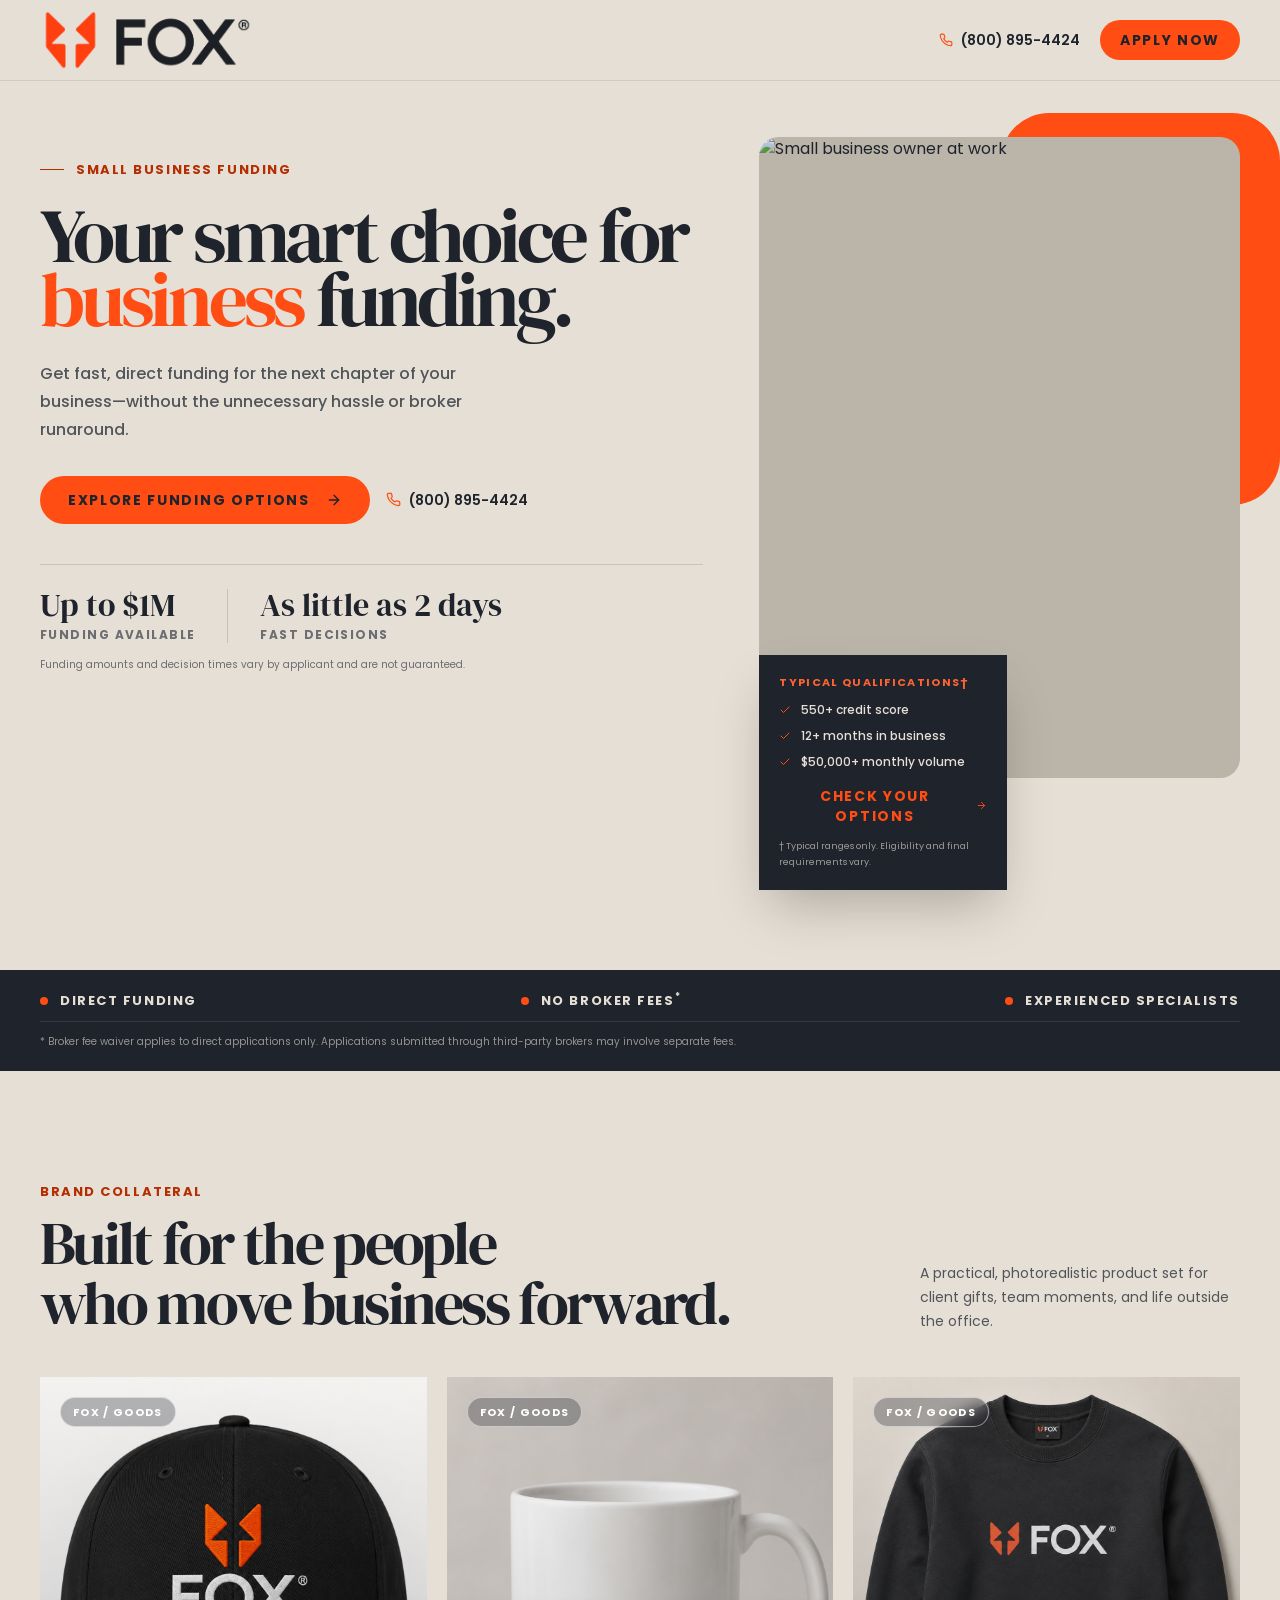
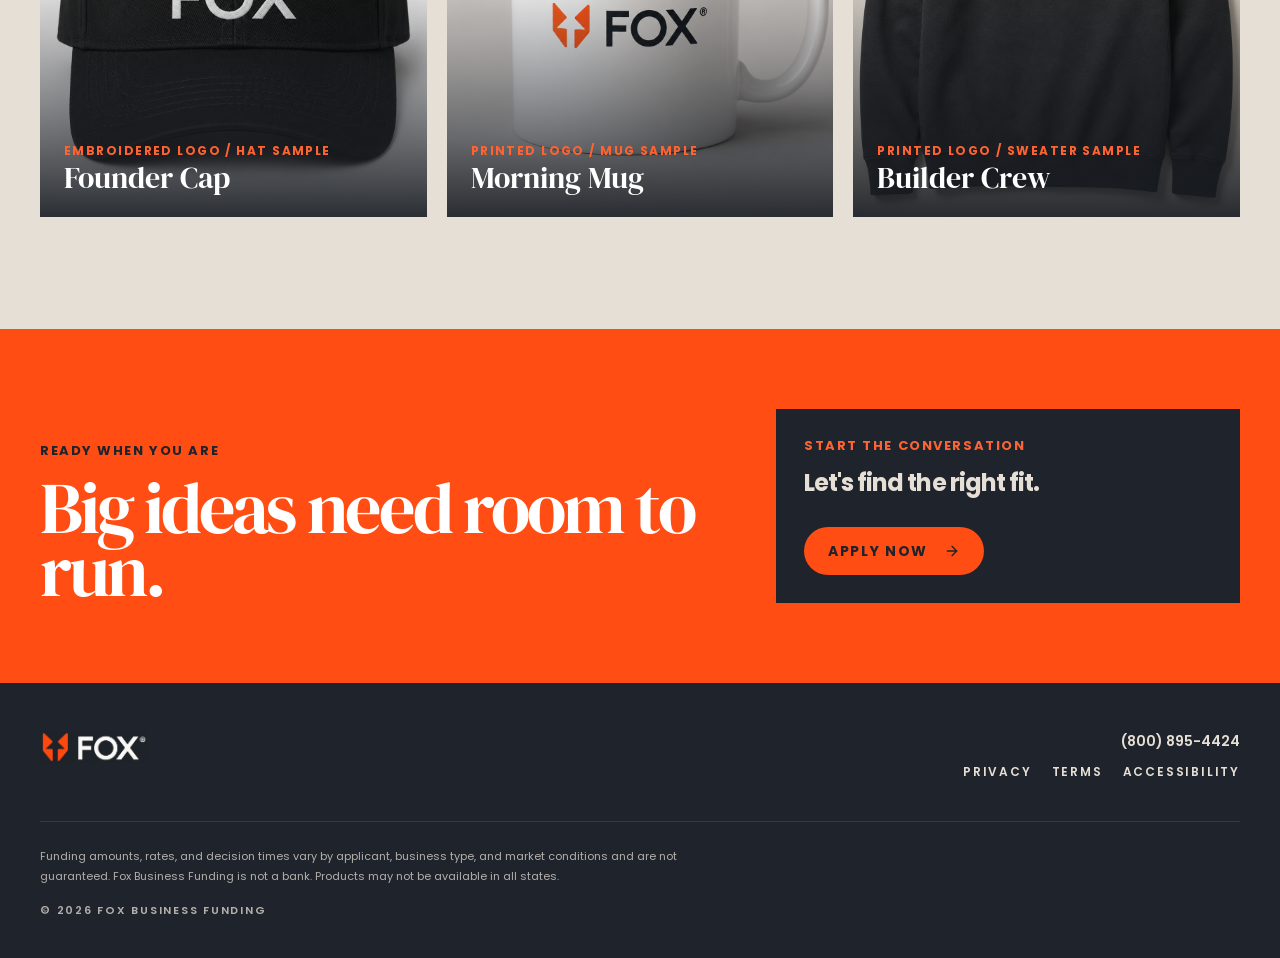
==== d1/index.html @ 73a2e978 "Initial commit: FOX logo direction switcher Static site combining the four Fox Business Funding webs" ====
<!DOCTYPE html>
  <html lang="en">
    <head>
      
      <meta charset="UTF-8" />
      <meta name="viewport" content="width=device-width, initial-scale=1.0" />
      <title>Website - Logo Direction 1</title>
      <meta name="description" content="Showcase customizable merchandise for Fox Business Funding, allowing users to view and order branded apparel and promotional items with ease." />
      <meta name="robots" content="noindex, nofollow" />
      <style>html, body { height: 100%; margin: 0; } #root { height: 100%; }</style>
      
      <script type="module" src="./assets/index-COlastdH.js"></script>
      <link rel="stylesheet" href="./assets/index-BsoNVJwi.css">
    </head>

    <body>
      
      <div id="root"></div>
      
    </body>
  </html>
---- d1/assets/index-BsoNVJwi.css ----
@import"https://fonts.googleapis.com/css2?family=DM+Serif+Display:ital@0;1&family=Poppins:wght@400;500;600;700;800&display=swap";/*! tailwindcss v4.1.12 | MIT License | https://tailwindcss.com */@layer properties{@supports (((-webkit-hyphens:none)) and (not (margin-trim:inline))) or ((-moz-orient:inline) and (not (color:rgb(from red r g b)))){*,:before,:after,::backdrop{--tw-translate-x:0;--tw-translate-y:0;--tw-translate-z:0;--tw-rotate-x:initial;--tw-rotate-y:initial;--tw-rotate-z:initial;--tw-skew-x:initial;--tw-skew-y:initial;--tw-space-y-reverse:0;--tw-space-x-reverse:0;--tw-border-style:solid;--tw-gradient-position:initial;--tw-gradient-from:#0000;--tw-gradient-via:#0000;--tw-gradient-to:#0000;--tw-gradient-stops:initial;--tw-gradient-via-stops:initial;--tw-gradient-from-position:0%;--tw-gradient-via-position:50%;--tw-gradient-to-position:100%;--tw-leading:initial;--tw-font-weight:initial;--tw-tracking:initial;--tw-ordinal:initial;--tw-slashed-zero:initial;--tw-numeric-figure:initial;--tw-numeric-spacing:initial;--tw-numeric-fraction:initial;--tw-shadow:0 0 #0000;--tw-shadow-color:initial;--tw-shadow-alpha:100%;--tw-inset-shadow:0 0 #0000;--tw-inset-shadow-color:initial;--tw-inset-shadow-alpha:100%;--tw-ring-color:initial;--tw-ring-shadow:0 0 #0000;--tw-inset-ring-color:initial;--tw-inset-ring-shadow:0 0 #0000;--tw-ring-inset:initial;--tw-ring-offset-width:0px;--tw-ring-offset-color:#fff;--tw-ring-offset-shadow:0 0 #0000;--tw-outline-style:solid;--tw-backdrop-blur:initial;--tw-backdrop-brightness:initial;--tw-backdrop-contrast:initial;--tw-backdrop-grayscale:initial;--tw-backdrop-hue-rotate:initial;--tw-backdrop-invert:initial;--tw-backdrop-opacity:initial;--tw-backdrop-saturate:initial;--tw-backdrop-sepia:initial;--tw-duration:initial;--tw-ease:initial;--tw-scale-x:1;--tw-scale-y:1;--tw-scale-z:1;--tw-content:"";--tw-animation-delay:0s;--tw-animation-direction:normal;--tw-animation-duration:initial;--tw-animation-fill-mode:none;--tw-animation-iteration-count:1;--tw-enter-blur:0;--tw-enter-opacity:1;--tw-enter-rotate:0;--tw-enter-scale:1;--tw-enter-translate-x:0;--tw-enter-translate-y:0;--tw-exit-blur:0;--tw-exit-opacity:1;--tw-exit-rotate:0;--tw-exit-scale:1;--tw-exit-translate-x:0;--tw-exit-translate-y:0}}}@layer theme{:root,:host{--font-sans:ui-sans-serif,system-ui,sans-serif,"Apple Color Emoji","Segoe UI Emoji","Segoe UI Symbol","Noto Color Emoji";--font-mono:ui-monospace,SFMono-Regular,Menlo,Monaco,Consolas,"Liberation Mono","Courier New",monospace;--color-gray-100:oklch(96.7% .003 264.542);--color-black:#000;--color-white:#fff;--spacing:.25rem;--container-xs:20rem;--container-sm:24rem;--container-md:28rem;--container-lg:32rem;--container-2xl:42rem;--container-4xl:56rem;--text-xs:.75rem;--text-xs--line-height:calc(1/.75);--text-sm:.875rem;--text-sm--line-height:calc(1.25/.875);--text-base:1rem;--text-base--line-height: 1.5 ;--text-lg:1.125rem;--text-lg--line-height:calc(1.75/1.125);--text-xl:1.25rem;--text-2xl:1.5rem;--text-2xl--line-height:calc(2/1.5);--text-3xl:1.875rem;--text-3xl--line-height: 1.2 ;--text-4xl:2.25rem;--text-4xl--line-height:calc(2.5/2.25);--text-5xl:3rem;--text-5xl--line-height:1;--text-6xl:3.75rem;--text-6xl--line-height:1;--text-7xl:4.5rem;--text-7xl--line-height:1;--font-weight-normal:400;--font-weight-medium:500;--font-weight-semibold:600;--font-weight-bold:700;--tracking-tight:-.025em;--tracking-widest:.1em;--leading-relaxed:1.625;--radius-xs:.125rem;--ease-in-out:cubic-bezier(.4,0,.2,1);--animate-pulse:pulse 2s cubic-bezier(.4,0,.6,1)infinite;--blur-sm:8px;--aspect-video:16/9;--default-transition-duration:.15s;--default-transition-timing-function:cubic-bezier(.4,0,.2,1);--default-font-family:var(--font-sans);--default-mono-font-family:var(--font-mono);--color-border:var(--border)}}@layer base{*,:after,:before,::backdrop{box-sizing:border-box;border:0 solid;margin:0;padding:0}::file-selector-button{box-sizing:border-box;border:0 solid;margin:0;padding:0}html,:host{-webkit-text-size-adjust:100%;-moz-tab-size:4;tab-size:4;line-height:1.5;font-family:var(--default-font-family,ui-sans-serif,system-ui,sans-serif,"Apple Color Emoji","Segoe UI Emoji","Segoe UI Symbol","Noto Color Emoji");font-feature-settings:var(--default-font-feature-settings,normal);font-variation-settings:var(--default-font-variation-settings,normal);-webkit-tap-highlight-color:transparent}hr{height:0;color:inherit;border-top-width:1px}abbr:where([title]){-webkit-text-decoration:underline dotted;text-decoration:underline dotted}h1,h2,h3,h4,h5,h6{font-size:inherit;font-weight:inherit}a{color:inherit;-webkit-text-decoration:inherit;text-decoration:inherit}b,strong{font-weight:bolder}code,kbd,samp,pre{font-family:var(--default-mono-font-family,ui-monospace,SFMono-Regular,Menlo,Monaco,Consolas,"Liberation Mono","Courier New",monospace);font-feature-settings:var(--default-mono-font-feature-settings,normal);font-variation-settings:var(--default-mono-font-variation-settings,normal);font-size:1em}small{font-size:80%}sub,sup{vertical-align:baseline;font-size:75%;line-height:0;position:relative}sub{bottom:-.25em}sup{top:-.5em}table{text-indent:0;border-color:inherit;border-collapse:collapse}:-moz-focusring{outline:auto}progress{vertical-align:baseline}summary{display:list-item}ol,ul,menu{list-style:none}img,svg,video,canvas,audio,iframe,embed,object{vertical-align:middle;display:block}img,video{max-width:100%;height:auto}button,input,select,optgroup,textarea{font:inherit;font-feature-settings:inherit;font-variation-settings:inherit;letter-spacing:inherit;color:inherit;opacity:1;background-color:#0000;border-radius:0}::file-selector-button{font:inherit;font-feature-settings:inherit;font-variation-settings:inherit;letter-spacing:inherit;color:inherit;opacity:1;background-color:#0000;border-radius:0}:where(select:is([multiple],[size])) optgroup{font-weight:bolder}:where(select:is([multiple],[size])) optgroup option{padding-inline-start:20px}::file-selector-button{margin-inline-end:4px}::placeholder{opacity:1}@supports (not ((-webkit-appearance:-apple-pay-button))) or (contain-intrinsic-size:1px){::placeholder{color:currentColor}@supports (color:color-mix(in lab,red,red)){::placeholder{color:color-mix(in oklab,currentcolor 50%,transparent)}}}textarea{resize:vertical}::-webkit-search-decoration{-webkit-appearance:none}::-webkit-date-and-time-value{min-height:1lh;text-align:inherit}::-webkit-datetime-edit{display:inline-flex}::-webkit-datetime-edit-fields-wrapper{padding:0}::-webkit-datetime-edit{padding-block:0}::-webkit-datetime-edit-year-field{padding-block:0}::-webkit-datetime-edit-month-field{padding-block:0}::-webkit-datetime-edit-day-field{padding-block:0}::-webkit-datetime-edit-hour-field{padding-block:0}::-webkit-datetime-edit-minute-field{padding-block:0}::-webkit-datetime-edit-second-field{padding-block:0}::-webkit-datetime-edit-millisecond-field{padding-block:0}::-webkit-datetime-edit-meridiem-field{padding-block:0}::-webkit-calendar-picker-indicator{line-height:1}:-moz-ui-invalid{box-shadow:none}button,input:where([type=button],[type=reset],[type=submit]){-webkit-appearance:button;-moz-appearance:button;appearance:button}::file-selector-button{-webkit-appearance:button;-moz-appearance:button;appearance:button}::-webkit-inner-spin-button{height:auto}::-webkit-outer-spin-button{height:auto}[hidden]:where(:not([hidden=until-found])){display:none!important}*{border-color:var(--border);outline-color:var(--ring)}@supports (color:color-mix(in lab,red,red)){*{outline-color:color-mix(in oklab,var(--ring)50%,transparent)}}html,body,#root{background-color:#e6dfd5}body{background-color:var(--background);color:var(--foreground)}html{font-size:var(--font-size)}h1{font-size:var(--text-2xl);font-weight:var(--font-weight-medium);line-height:1.5}h2{font-size:var(--text-xl);font-weight:var(--font-weight-medium);line-height:1.5}h3{font-size:var(--text-lg);font-weight:var(--font-weight-medium);line-height:1.5}h4,label,button{font-size:var(--text-base);font-weight:var(--font-weight-medium);line-height:1.5}input{font-size:var(--text-base);font-weight:var(--font-weight-normal);line-height:1.5}}@layer components;@layer utilities{.\@container\/card-header{container:card-header/inline-size}.pointer-events-none{pointer-events:none}.invisible{visibility:hidden}.sr-only{clip:rect(0,0,0,0);white-space:nowrap;border-width:0;width:1px;height:1px;margin:-1px;padding:0;position:absolute;overflow:hidden}.absolute{position:absolute}.fixed{position:fixed}.relative{position:relative}.inset-0{inset:calc(var(--spacing)*0)}.inset-x-0{inset-inline:calc(var(--spacing)*0)}.inset-y-0{inset-block:calc(var(--spacing)*0)}.-top-6{top:calc(var(--spacing)*-6)}.-top-12{top:calc(var(--spacing)*-12)}.top-0{top:calc(var(--spacing)*0)}.top-1\.5{top:calc(var(--spacing)*1.5)}.top-1\/2{top:50%}.top-3\.5{top:calc(var(--spacing)*3.5)}.top-4{top:calc(var(--spacing)*4)}.top-5{top:calc(var(--spacing)*5)}.top-20{top:calc(var(--spacing)*20)}.top-\[1px\]{top:1px}.top-\[50\%\]{top:50%}.top-\[60\%\]{top:60%}.top-full{top:100%}.-right-10{right:calc(var(--spacing)*-10)}.-right-12{right:calc(var(--spacing)*-12)}.right-0{right:calc(var(--spacing)*0)}.right-1{right:calc(var(--spacing)*1)}.right-2{right:calc(var(--spacing)*2)}.right-3{right:calc(var(--spacing)*3)}.right-4{right:calc(var(--spacing)*4)}.right-6{right:calc(var(--spacing)*6)}.-bottom-12{bottom:calc(var(--spacing)*-12)}.bottom-0{bottom:calc(var(--spacing)*0)}.bottom-6{bottom:calc(var(--spacing)*6)}.-left-12{left:calc(var(--spacing)*-12)}.left-0{left:calc(var(--spacing)*0)}.left-1{left:calc(var(--spacing)*1)}.left-1\/2{left:50%}.left-2{left:calc(var(--spacing)*2)}.left-5{left:calc(var(--spacing)*5)}.left-6{left:calc(var(--spacing)*6)}.left-\[50\%\]{left:50%}.isolate{isolation:isolate}.z-10{z-index:10}.z-20{z-index:20}.z-30{z-index:30}.z-50{z-index:50}.z-\[1\]{z-index:1}.col-start-2{grid-column-start:2}.row-span-2{grid-row:span 2/span 2}.row-start-1{grid-row-start:1}.-mx-1{margin-inline:calc(var(--spacing)*-1)}.mx-2{margin-inline:calc(var(--spacing)*2)}.mx-3\.5{margin-inline:calc(var(--spacing)*3.5)}.mx-auto{margin-inline:auto}.my-0\.5{margin-block:calc(var(--spacing)*.5)}.my-1{margin-block:calc(var(--spacing)*1)}.-mt-4{margin-top:calc(var(--spacing)*-4)}.mt-1{margin-top:calc(var(--spacing)*1)}.mt-1\.5{margin-top:calc(var(--spacing)*1.5)}.mt-2{margin-top:calc(var(--spacing)*2)}.mt-3{margin-top:calc(var(--spacing)*3)}.mt-4{margin-top:calc(var(--spacing)*4)}.mt-7{margin-top:calc(var(--spacing)*7)}.mt-8{margin-top:calc(var(--spacing)*8)}.mt-10{margin-top:calc(var(--spacing)*10)}.mt-auto{margin-top:auto}.mb-6{margin-bottom:calc(var(--spacing)*6)}.mb-11{margin-bottom:calc(var(--spacing)*11)}.-ml-4{margin-left:calc(var(--spacing)*-4)}.ml-1{margin-left:calc(var(--spacing)*1)}.ml-auto{margin-left:auto}.line-clamp-1{-webkit-line-clamp:1;-webkit-box-orient:vertical;display:-webkit-box;overflow:hidden}.block{display:block}.flex{display:flex}.grid{display:grid}.hidden{display:none}.inline-block{display:inline-block}.inline-flex{display:inline-flex}.table{display:table}.table-caption{display:table-caption}.table-cell{display:table-cell}.table-row{display:table-row}.field-sizing-content{field-sizing:content}.aspect-\[3\/4\]{aspect-ratio:3/4}.aspect-square{aspect-ratio:1}.aspect-video{aspect-ratio:var(--aspect-video)}.size-2{width:calc(var(--spacing)*2);height:calc(var(--spacing)*2)}.size-2\.5{width:calc(var(--spacing)*2.5);height:calc(var(--spacing)*2.5)}.size-3{width:calc(var(--spacing)*3);height:calc(var(--spacing)*3)}.size-3\.5{width:calc(var(--spacing)*3.5);height:calc(var(--spacing)*3.5)}.size-4{width:calc(var(--spacing)*4);height:calc(var(--spacing)*4)}.size-7{width:calc(var(--spacing)*7);height:calc(var(--spacing)*7)}.size-8{width:calc(var(--spacing)*8);height:calc(var(--spacing)*8)}.size-9{width:calc(var(--spacing)*9);height:calc(var(--spacing)*9)}.size-10{width:calc(var(--spacing)*10);height:calc(var(--spacing)*10)}.size-full{width:100%;height:100%}.h-1\.5{height:calc(var(--spacing)*1.5)}.h-2{height:calc(var(--spacing)*2)}.h-2\.5{height:calc(var(--spacing)*2.5)}.h-4{height:calc(var(--spacing)*4)}.h-5{height:calc(var(--spacing)*5)}.h-7{height:calc(var(--spacing)*7)}.h-8{height:calc(var(--spacing)*8)}.h-9{height:calc(var(--spacing)*9)}.h-10{height:calc(var(--spacing)*10)}.h-12{height:calc(var(--spacing)*12)}.h-16{height:calc(var(--spacing)*16)}.h-20{height:calc(var(--spacing)*20)}.h-\[1\.15rem\]{height:1.15rem}.h-\[52\%\]{height:52%}.h-\[calc\(100\%-1px\)\]{height:calc(100% - 1px)}.h-\[var\(--radix-navigation-menu-viewport-height\)\]{height:var(--radix-navigation-menu-viewport-height)}.h-\[var\(--radix-select-trigger-height\)\]{height:var(--radix-select-trigger-height)}.h-auto{height:auto}.h-full{height:100%}.h-px{height:1px}.h-svh{height:100svh}.max-h-\(--radix-context-menu-content-available-height\){max-height:var(--radix-context-menu-content-available-height)}.max-h-\(--radix-dropdown-menu-content-available-height\){max-height:var(--radix-dropdown-menu-content-available-height)}.max-h-\(--radix-select-content-available-height\){max-height:var(--radix-select-content-available-height)}.max-h-\[300px\]{max-height:300px}.min-h-0{min-height:calc(var(--spacing)*0)}.min-h-4{min-height:calc(var(--spacing)*4)}.min-h-16{min-height:calc(var(--spacing)*16)}.min-h-\[410px\]{min-height:410px}.min-h-screen{min-height:100vh}.min-h-svh{min-height:100svh}.w-\(--sidebar-width\){width:var(--sidebar-width)}.w-0{width:calc(var(--spacing)*0)}.w-1{width:calc(var(--spacing)*1)}.w-2{width:calc(var(--spacing)*2)}.w-2\.5{width:calc(var(--spacing)*2.5)}.w-3{width:calc(var(--spacing)*3)}.w-3\/4{width:75%}.w-4{width:calc(var(--spacing)*4)}.w-5{width:calc(var(--spacing)*5)}.w-6{width:calc(var(--spacing)*6)}.w-8{width:calc(var(--spacing)*8)}.w-9{width:calc(var(--spacing)*9)}.w-64{width:calc(var(--spacing)*64)}.w-72{width:calc(var(--spacing)*72)}.w-\[58\%\]{width:58%}.w-\[100px\]{width:100px}.w-\[248px\]{width:248px}.w-auto{width:auto}.w-fit{width:fit-content}.w-full{width:100%}.w-max{width:max-content}.w-px{width:1px}.max-w-\(--skeleton-width\){max-width:var(--skeleton-width)}.max-w-2xl{max-width:var(--container-2xl)}.max-w-4xl{max-width:var(--container-4xl)}.max-w-\[520px\]{max-width:520px}.max-w-\[1440px\]{max-width:1440px}.max-w-\[calc\(100\%-2rem\)\]{max-width:calc(100% - 2rem)}.max-w-max{max-width:max-content}.max-w-md{max-width:var(--container-md)}.max-w-xs{max-width:var(--container-xs)}.min-w-0{min-width:calc(var(--spacing)*0)}.min-w-5{min-width:calc(var(--spacing)*5)}.min-w-8{min-width:calc(var(--spacing)*8)}.min-w-9{min-width:calc(var(--spacing)*9)}.min-w-10{min-width:calc(var(--spacing)*10)}.min-w-\[8rem\]{min-width:8rem}.min-w-\[12rem\]{min-width:12rem}.min-w-\[var\(--radix-select-trigger-width\)\]{min-width:var(--radix-select-trigger-width)}.flex-1{flex:1}.shrink-0{flex-shrink:0}.grow{flex-grow:1}.grow-0{flex-grow:0}.basis-full{flex-basis:100%}.caption-bottom{caption-side:bottom}.border-collapse{border-collapse:collapse}.origin-\(--radix-context-menu-content-transform-origin\){transform-origin:var(--radix-context-menu-content-transform-origin)}.origin-\(--radix-dropdown-menu-content-transform-origin\){transform-origin:var(--radix-dropdown-menu-content-transform-origin)}.origin-\(--radix-hover-card-content-transform-origin\){transform-origin:var(--radix-hover-card-content-transform-origin)}.origin-\(--radix-menubar-content-transform-origin\){transform-origin:var(--radix-menubar-content-transform-origin)}.origin-\(--radix-popover-content-transform-origin\){transform-origin:var(--radix-popover-content-transform-origin)}.origin-\(--radix-select-content-transform-origin\){transform-origin:var(--radix-select-content-transform-origin)}.origin-\(--radix-tooltip-content-transform-origin\){transform-origin:var(--radix-tooltip-content-transform-origin)}.-translate-x-1\/2{--tw-translate-x: -50% ;translate:var(--tw-translate-x)var(--tw-translate-y)}.-translate-x-px{--tw-translate-x:-1px;translate:var(--tw-translate-x)var(--tw-translate-y)}.translate-x-\[-50\%\]{--tw-translate-x:-50%;translate:var(--tw-translate-x)var(--tw-translate-y)}.translate-x-px{--tw-translate-x:1px;translate:var(--tw-translate-x)var(--tw-translate-y)}.-translate-y-1\/2{--tw-translate-y: -50% ;translate:var(--tw-translate-x)var(--tw-translate-y)}.translate-y-0\.5{--tw-translate-y:calc(var(--spacing)*.5);translate:var(--tw-translate-x)var(--tw-translate-y)}.translate-y-\[-50\%\]{--tw-translate-y:-50%;translate:var(--tw-translate-x)var(--tw-translate-y)}.translate-y-\[calc\(-50\%_-_2px\)\]{--tw-translate-y: calc(-50% - 2px) ;translate:var(--tw-translate-x)var(--tw-translate-y)}.rotate-45{rotate:45deg}.rotate-90{rotate:90deg}.transform{transform:var(--tw-rotate-x,)var(--tw-rotate-y,)var(--tw-rotate-z,)var(--tw-skew-x,)var(--tw-skew-y,)}.animate-caret-blink{animation:1.25s ease-out infinite caret-blink}.animate-in{animation:enter var(--tw-animation-duration,var(--tw-duration,.15s))var(--tw-ease,ease)var(--tw-animation-delay,0s)var(--tw-animation-iteration-count,1)var(--tw-animation-direction,normal)var(--tw-animation-fill-mode,none)}.animate-pulse{animation:var(--animate-pulse)}.cursor-default{cursor:default}.touch-none{touch-action:none}.resize-none{resize:none}.scroll-my-1{scroll-margin-block:calc(var(--spacing)*1)}.scroll-py-1{scroll-padding-block:calc(var(--spacing)*1)}.list-none{list-style-type:none}.auto-rows-min{grid-auto-rows:min-content}.grid-cols-\[0_1fr\]{grid-template-columns:0 1fr}.grid-rows-\[auto_auto\]{grid-template-rows:auto auto}.flex-col{flex-direction:column}.flex-col-reverse{flex-direction:column-reverse}.flex-row{flex-direction:row}.flex-wrap{flex-wrap:wrap}.items-center{align-items:center}.items-end{align-items:flex-end}.items-start{align-items:flex-start}.items-stretch{align-items:stretch}.justify-between{justify-content:space-between}.justify-center{justify-content:center}.justify-items-start{justify-items:start}.gap-1{gap:calc(var(--spacing)*1)}.gap-1\.5{gap:calc(var(--spacing)*1.5)}.gap-2{gap:calc(var(--spacing)*2)}.gap-2\.5{gap:calc(var(--spacing)*2.5)}.gap-3{gap:calc(var(--spacing)*3)}.gap-4{gap:calc(var(--spacing)*4)}.gap-5{gap:calc(var(--spacing)*5)}.gap-6{gap:calc(var(--spacing)*6)}.gap-8{gap:calc(var(--spacing)*8)}.gap-10{gap:calc(var(--spacing)*10)}:where(.space-y-2\.5>:not(:last-child)){--tw-space-y-reverse:0;margin-block-start:calc(calc(var(--spacing)*2.5)*var(--tw-space-y-reverse));margin-block-end:calc(calc(var(--spacing)*2.5)*calc(1 - var(--tw-space-y-reverse)))}:where(.space-x-1>:not(:last-child)){--tw-space-x-reverse:0;margin-inline-start:calc(calc(var(--spacing)*1)*var(--tw-space-x-reverse));margin-inline-end:calc(calc(var(--spacing)*1)*calc(1 - var(--tw-space-x-reverse)))}.gap-y-0\.5{row-gap:calc(var(--spacing)*.5)}.self-start{align-self:flex-start}.justify-self-end{justify-self:flex-end}.overflow-auto{overflow:auto}.overflow-hidden{overflow:hidden}.overflow-x-auto{overflow-x:auto}.overflow-x-hidden{overflow-x:hidden}.overflow-y-auto{overflow-y:auto}.rounded{border-radius:.25rem}.rounded-\[2px\]{border-radius:2px}.rounded-\[4px\]{border-radius:4px}.rounded-\[20px\]{border-radius:20px}.rounded-\[48px\]{border-radius:48px}.rounded-\[inherit\]{border-radius:inherit}.rounded-full{border-radius:3.40282e38px}.rounded-lg{border-radius:var(--radius)}.rounded-md{border-radius:calc(var(--radius) - 2px)}.rounded-none{border-radius:0}.rounded-sm{border-radius:calc(var(--radius) - 4px)}.rounded-xl{border-radius:calc(var(--radius) + 4px)}.rounded-xs{border-radius:var(--radius-xs)}.rounded-tl-sm{border-top-left-radius:calc(var(--radius) - 4px)}.border{border-style:var(--tw-border-style);border-width:1px}.border-\[1\.5px\]{border-style:var(--tw-border-style);border-width:1.5px}.border-y{border-block-style:var(--tw-border-style);border-block-width:1px}.border-t{border-top-style:var(--tw-border-style);border-top-width:1px}.border-r{border-right-style:var(--tw-border-style);border-right-width:1px}.border-b{border-bottom-style:var(--tw-border-style);border-bottom-width:1px}.border-l{border-left-style:var(--tw-border-style);border-left-width:1px}.border-dashed{--tw-border-style:dashed;border-style:dashed}.border-\(--color-border\){border-color:var(--color-border)}.border-\[\#1e232c\]\/10{border-color:#1e232c1a}.border-\[\#1e232c\]\/15{border-color:#1e232c26}.border-\[\#1e232c\]\/20{border-color:#1e232c33}.border-\[\#1e232c\]\/25{border-color:#1e232c40}.border-border\/50{border-color:var(--border)}@supports (color:color-mix(in lab,red,red)){.border-border\/50{border-color:color-mix(in oklab,var(--border)50%,transparent)}}.border-input{border-color:var(--input)}.border-primary{border-color:var(--primary)}.border-sidebar-border{border-color:var(--sidebar-border)}.border-transparent{border-color:#0000}.border-white\/10{border-color:#ffffff1a}@supports (color:color-mix(in lab,red,red)){.border-white\/10{border-color:color-mix(in oklab,var(--color-white)10%,transparent)}}.border-white\/50{border-color:#ffffff80}@supports (color:color-mix(in lab,red,red)){.border-white\/50{border-color:color-mix(in oklab,var(--color-white)50%,transparent)}}.border-t-transparent{border-top-color:#0000}.border-l-transparent{border-left-color:#0000}.bg-\(--color-bg\){background-color:var(--color-bg)}.bg-\[\#1e232c\]{background-color:#1e232c}.bg-\[\#1e232c\]\/12{background-color:#1e232c1f}.bg-\[\#1e232c\]\/30{background-color:#1e232c4d}.bg-\[\#1e232c\]\/65{background-color:#1e232ca6}.bg-\[\#b52d00\]{background-color:#b52d00}.bg-\[\#d1c8b9\]{background-color:#d1c8b9}.bg-\[\#e6dfd5\]{background-color:#e6dfd5}.bg-\[\#ff4d14\]{background-color:#ff4d14}.bg-accent{background-color:var(--accent)}.bg-background{background-color:var(--background)}.bg-black\/50{background-color:#00000080}@supports (color:color-mix(in lab,red,red)){.bg-black\/50{background-color:color-mix(in oklab,var(--color-black)50%,transparent)}}.bg-border{background-color:var(--border)}.bg-card{background-color:var(--card)}.bg-destructive{background-color:var(--destructive)}.bg-foreground{background-color:var(--foreground)}.bg-gray-100{background-color:var(--color-gray-100)}.bg-input-background{background-color:var(--input-background)}.bg-muted,.bg-muted\/50{background-color:var(--muted)}@supports (color:color-mix(in lab,red,red)){.bg-muted\/50{background-color:color-mix(in oklab,var(--muted)50%,transparent)}}.bg-popover{background-color:var(--popover)}.bg-primary,.bg-primary\/20{background-color:var(--primary)}@supports (color:color-mix(in lab,red,red)){.bg-primary\/20{background-color:color-mix(in oklab,var(--primary)20%,transparent)}}.bg-secondary{background-color:var(--secondary)}.bg-sidebar{background-color:var(--sidebar)}.bg-sidebar-border{background-color:var(--sidebar-border)}.bg-transparent{background-color:#0000}.bg-gradient-to-t{--tw-gradient-position:to top in oklab;background-image:linear-gradient(var(--tw-gradient-stops))}.from-\[\#15191f\]\/90{--tw-gradient-from:oklab(21.1983% -.00269791 -.0131067/.9);--tw-gradient-stops:var(--tw-gradient-via-stops,var(--tw-gradient-position),var(--tw-gradient-from)var(--tw-gradient-from-position),var(--tw-gradient-to)var(--tw-gradient-to-position))}.via-\[\#15191f\]\/10{--tw-gradient-via:oklab(21.1983% -.00269791 -.0131067/.1);--tw-gradient-via-stops:var(--tw-gradient-position),var(--tw-gradient-from)var(--tw-gradient-from-position),var(--tw-gradient-via)var(--tw-gradient-via-position),var(--tw-gradient-to)var(--tw-gradient-to-position);--tw-gradient-stops:var(--tw-gradient-via-stops)}.to-transparent{--tw-gradient-to:transparent;--tw-gradient-stops:var(--tw-gradient-via-stops,var(--tw-gradient-position),var(--tw-gradient-from)var(--tw-gradient-from-position),var(--tw-gradient-to)var(--tw-gradient-to-position))}.fill-current{fill:currentColor}.fill-primary{fill:var(--primary)}.object-contain{object-fit:contain}.object-cover{object-fit:cover}.object-\[50\%_15\%\]{object-position:50% 15%}.object-\[center_53\%\]{object-position:center 53%}.object-center{object-position:center}.p-0{padding:calc(var(--spacing)*0)}.p-1{padding:calc(var(--spacing)*1)}.p-2{padding:calc(var(--spacing)*2)}.p-2\.5{padding:calc(var(--spacing)*2.5)}.p-3{padding:calc(var(--spacing)*3)}.p-4{padding:calc(var(--spacing)*4)}.p-5{padding:calc(var(--spacing)*5)}.p-6{padding:calc(var(--spacing)*6)}.p-7{padding:calc(var(--spacing)*7)}.p-8{padding:calc(var(--spacing)*8)}.p-\[3px\]{padding:3px}.p-px{padding:1px}.px-0{padding-inline:calc(var(--spacing)*0)}.px-1{padding-inline:calc(var(--spacing)*1)}.px-1\.5{padding-inline:calc(var(--spacing)*1.5)}.px-2{padding-inline:calc(var(--spacing)*2)}.px-2\.5{padding-inline:calc(var(--spacing)*2.5)}.px-3{padding-inline:calc(var(--spacing)*3)}.px-4{padding-inline:calc(var(--spacing)*4)}.px-5{padding-inline:calc(var(--spacing)*5)}.px-6{padding-inline:calc(var(--spacing)*6)}.px-7{padding-inline:calc(var(--spacing)*7)}.py-0\.5{padding-block:calc(var(--spacing)*.5)}.py-1{padding-block:calc(var(--spacing)*1)}.py-1\.5{padding-block:calc(var(--spacing)*1.5)}.py-2{padding-block:calc(var(--spacing)*2)}.py-2\.5{padding-block:calc(var(--spacing)*2.5)}.py-3{padding-block:calc(var(--spacing)*3)}.py-3\.5{padding-block:calc(var(--spacing)*3.5)}.py-4{padding-block:calc(var(--spacing)*4)}.py-6{padding-block:calc(var(--spacing)*6)}.py-20{padding-block:calc(var(--spacing)*20)}.py-\[22px\]{padding-block:22px}.pt-0{padding-top:calc(var(--spacing)*0)}.pt-1{padding-top:calc(var(--spacing)*1)}.pt-3{padding-top:calc(var(--spacing)*3)}.pt-4{padding-top:calc(var(--spacing)*4)}.pt-6{padding-top:calc(var(--spacing)*6)}.pt-10{padding-top:calc(var(--spacing)*10)}.pt-12{padding-top:calc(var(--spacing)*12)}.pr-2{padding-right:calc(var(--spacing)*2)}.pr-2\.5{padding-right:calc(var(--spacing)*2.5)}.pr-8{padding-right:calc(var(--spacing)*8)}.pb-3{padding-bottom:calc(var(--spacing)*3)}.pb-4{padding-bottom:calc(var(--spacing)*4)}.pb-6{padding-bottom:calc(var(--spacing)*6)}.pb-10{padding-bottom:calc(var(--spacing)*10)}.pb-16{padding-bottom:calc(var(--spacing)*16)}.pb-24{padding-bottom:calc(var(--spacing)*24)}.pl-2{padding-left:calc(var(--spacing)*2)}.pl-4{padding-left:calc(var(--spacing)*4)}.pl-8{padding-left:calc(var(--spacing)*8)}.text-center{text-align:center}.text-left{text-align:left}.align-middle{vertical-align:middle}.font-\[DM_Serif_Display\]{font-family:DM Serif Display}.font-\[Poppins\]{font-family:Poppins}.font-mono{font-family:var(--font-mono)}.text-2xl{font-size:var(--text-2xl);line-height:var(--tw-leading,var(--text-2xl--line-height))}.text-3xl{font-size:var(--text-3xl);line-height:var(--tw-leading,var(--text-3xl--line-height))}.text-4xl{font-size:var(--text-4xl);line-height:var(--tw-leading,var(--text-4xl--line-height))}.text-5xl{font-size:var(--text-5xl);line-height:var(--tw-leading,var(--text-5xl--line-height))}.text-base{font-size:var(--text-base);line-height:var(--tw-leading,var(--text-base--line-height))}.text-lg{font-size:var(--text-lg);line-height:var(--tw-leading,var(--text-lg--line-height))}.text-sm{font-size:var(--text-sm);line-height:var(--tw-leading,var(--text-sm--line-height))}.text-xs{font-size:var(--text-xs);line-height:var(--tw-leading,var(--text-xs--line-height))}.text-\[0\.8rem\]{font-size:.8rem}.text-\[2rem\]{font-size:2rem}.text-\[9px\]{font-size:9px}.text-\[10px\]{font-size:10px}.text-\[11px\]{font-size:11px}.text-\[12px\]{font-size:12px}.text-\[13px\]{font-size:13px}.text-\[clamp\(3\.6rem\,6vw\,6\.8rem\)\]{font-size:clamp(3.6rem,6vw,6.8rem)}.leading-4{--tw-leading:calc(var(--spacing)*4);line-height:calc(var(--spacing)*4)}.leading-5{--tw-leading:calc(var(--spacing)*5);line-height:calc(var(--spacing)*5)}.leading-6{--tw-leading:calc(var(--spacing)*6);line-height:calc(var(--spacing)*6)}.leading-7{--tw-leading:calc(var(--spacing)*7);line-height:calc(var(--spacing)*7)}.leading-\[\.84\]{--tw-leading:.84;line-height:.84}.leading-\[\.88\]{--tw-leading:.88;line-height:.88}.leading-\[1\.35\]{--tw-leading:1.35;line-height:1.35}.leading-none{--tw-leading:1;line-height:1}.font-bold{--tw-font-weight:var(--font-weight-bold);font-weight:var(--font-weight-bold)}.font-medium{--tw-font-weight:var(--font-weight-medium);font-weight:var(--font-weight-medium)}.font-normal{--tw-font-weight:var(--font-weight-normal);font-weight:var(--font-weight-normal)}.font-semibold{--tw-font-weight:var(--font-weight-semibold);font-weight:var(--font-weight-semibold)}.tracking-\[-\.04em\]{--tw-tracking:-.04em;letter-spacing:-.04em}.tracking-\[-\.045em\]{--tw-tracking:-.045em;letter-spacing:-.045em}.tracking-\[-\.055em\]{--tw-tracking:-.055em;letter-spacing:-.055em}.tracking-\[\.12em\]{--tw-tracking:.12em;letter-spacing:.12em}.tracking-\[\.15em\]{--tw-tracking:.15em;letter-spacing:.15em}.tracking-\[\.16em\]{--tw-tracking:.16em;letter-spacing:.16em}.tracking-tight{--tw-tracking:var(--tracking-tight);letter-spacing:var(--tracking-tight)}.tracking-widest{--tw-tracking:var(--tracking-widest);letter-spacing:var(--tracking-widest)}.text-balance{text-wrap:balance}.break-words{overflow-wrap:break-word}.whitespace-nowrap{white-space:nowrap}.text-\[\#1e232c\]{color:#1e232c}.text-\[\#6b6d70\]{color:#6b6d70}.text-\[\#51555a\]{color:#51555a}.text-\[\#b52d00\]{color:#b52d00}.text-\[\#e6dfd5\]{color:#e6dfd5}.text-\[\#e6dfd5\]\/60{color:#e6dfd599}.text-\[\#e6dfd5\]\/65{color:#e6dfd5a6}.text-\[\#e6dfd5\]\/75{color:#e6dfd5bf}.text-\[\#ff4d14\]{color:#ff4d14}.text-\[\#ff6332\]{color:#ff6332}.text-accent-foreground{color:var(--accent-foreground)}.text-card-foreground{color:var(--card-foreground)}.text-current{color:currentColor}.text-destructive{color:var(--destructive)}.text-foreground{color:var(--foreground)}.text-muted-foreground{color:var(--muted-foreground)}.text-popover-foreground{color:var(--popover-foreground)}.text-primary{color:var(--primary)}.text-primary-foreground{color:var(--primary-foreground)}.text-secondary-foreground{color:var(--secondary-foreground)}.text-sidebar-foreground,.text-sidebar-foreground\/70{color:var(--sidebar-foreground)}@supports (color:color-mix(in lab,red,red)){.text-sidebar-foreground\/70{color:color-mix(in oklab,var(--sidebar-foreground)70%,transparent)}}.text-white{color:var(--color-white)}.uppercase{text-transform:uppercase}.not-italic{font-style:normal}.tabular-nums{--tw-numeric-spacing:tabular-nums;font-variant-numeric:var(--tw-ordinal,)var(--tw-slashed-zero,)var(--tw-numeric-figure,)var(--tw-numeric-spacing,)var(--tw-numeric-fraction,)}.underline-offset-4{text-underline-offset:4px}.opacity-50{opacity:.5}.opacity-70{opacity:.7}.shadow{--tw-shadow:0 1px 3px 0 var(--tw-shadow-color,#0000001a),0 1px 2px -1px var(--tw-shadow-color,#0000001a);box-shadow:var(--tw-inset-shadow),var(--tw-inset-ring-shadow),var(--tw-ring-offset-shadow),var(--tw-ring-shadow),var(--tw-shadow)}.shadow-2xl{--tw-shadow:0 25px 50px -12px var(--tw-shadow-color,#00000040);box-shadow:var(--tw-inset-shadow),var(--tw-inset-ring-shadow),var(--tw-ring-offset-shadow),var(--tw-ring-shadow),var(--tw-shadow)}.shadow-\[0_0_0_1px_hsl\(var\(--sidebar-border\)\)\]{--tw-shadow:0 0 0 1px var(--tw-shadow-color,hsl(var(--sidebar-border)));box-shadow:var(--tw-inset-shadow),var(--tw-inset-ring-shadow),var(--tw-ring-offset-shadow),var(--tw-ring-shadow),var(--tw-shadow)}.shadow-lg{--tw-shadow:0 10px 15px -3px var(--tw-shadow-color,#0000001a),0 4px 6px -4px var(--tw-shadow-color,#0000001a);box-shadow:var(--tw-inset-shadow),var(--tw-inset-ring-shadow),var(--tw-ring-offset-shadow),var(--tw-ring-shadow),var(--tw-shadow)}.shadow-md{--tw-shadow:0 4px 6px -1px var(--tw-shadow-color,#0000001a),0 2px 4px -2px var(--tw-shadow-color,#0000001a);box-shadow:var(--tw-inset-shadow),var(--tw-inset-ring-shadow),var(--tw-ring-offset-shadow),var(--tw-ring-shadow),var(--tw-shadow)}.shadow-none{--tw-shadow:0 0 #0000;box-shadow:var(--tw-inset-shadow),var(--tw-inset-ring-shadow),var(--tw-ring-offset-shadow),var(--tw-ring-shadow),var(--tw-shadow)}.shadow-sm{--tw-shadow:0 1px 3px 0 var(--tw-shadow-color,#0000001a),0 1px 2px -1px var(--tw-shadow-color,#0000001a);box-shadow:var(--tw-inset-shadow),var(--tw-inset-ring-shadow),var(--tw-ring-offset-shadow),var(--tw-ring-shadow),var(--tw-shadow)}.shadow-xl{--tw-shadow:0 20px 25px -5px var(--tw-shadow-color,#0000001a),0 8px 10px -6px var(--tw-shadow-color,#0000001a);box-shadow:var(--tw-inset-shadow),var(--tw-inset-ring-shadow),var(--tw-ring-offset-shadow),var(--tw-ring-shadow),var(--tw-shadow)}.shadow-xs{--tw-shadow:0 1px 2px 0 var(--tw-shadow-color,#0000000d);box-shadow:var(--tw-inset-shadow),var(--tw-inset-ring-shadow),var(--tw-ring-offset-shadow),var(--tw-ring-shadow),var(--tw-shadow)}.ring-0{--tw-ring-shadow:var(--tw-ring-inset,)0 0 0 calc(0px + var(--tw-ring-offset-width))var(--tw-ring-color,currentcolor);box-shadow:var(--tw-inset-shadow),var(--tw-inset-ring-shadow),var(--tw-ring-offset-shadow),var(--tw-ring-shadow),var(--tw-shadow)}.ring-ring\/50{--tw-ring-color:var(--ring)}@supports (color:color-mix(in lab,red,red)){.ring-ring\/50{--tw-ring-color:color-mix(in oklab,var(--ring)50%,transparent)}}.ring-sidebar-ring{--tw-ring-color:var(--sidebar-ring)}.ring-offset-background{--tw-ring-offset-color:var(--background)}.outline-hidden{--tw-outline-style:none;outline-style:none}@media(forced-colors:active){.outline-hidden{outline-offset:2px;outline:2px solid #0000}}.outline{outline-style:var(--tw-outline-style);outline-width:1px}.backdrop-blur-sm{--tw-backdrop-blur:blur(var(--blur-sm));-webkit-backdrop-filter:var(--tw-backdrop-blur,)var(--tw-backdrop-brightness,)var(--tw-backdrop-contrast,)var(--tw-backdrop-grayscale,)var(--tw-backdrop-hue-rotate,)var(--tw-backdrop-invert,)var(--tw-backdrop-opacity,)var(--tw-backdrop-saturate,)var(--tw-backdrop-sepia,);backdrop-filter:var(--tw-backdrop-blur,)var(--tw-backdrop-brightness,)var(--tw-backdrop-contrast,)var(--tw-backdrop-grayscale,)var(--tw-backdrop-hue-rotate,)var(--tw-backdrop-invert,)var(--tw-backdrop-opacity,)var(--tw-backdrop-saturate,)var(--tw-backdrop-sepia,)}.transition{transition-property:color,background-color,border-color,outline-color,text-decoration-color,fill,stroke,--tw-gradient-from,--tw-gradient-via,--tw-gradient-to,opacity,box-shadow,transform,translate,scale,rotate,filter,-webkit-backdrop-filter,backdrop-filter,display,visibility,content-visibility,overlay,pointer-events;transition-timing-function:var(--tw-ease,var(--default-transition-timing-function));transition-duration:var(--tw-duration,var(--default-transition-duration))}.transition-\[color\,box-shadow\]{transition-property:color,box-shadow;transition-timing-function:var(--tw-ease,var(--default-transition-timing-function));transition-duration:var(--tw-duration,var(--default-transition-duration))}.transition-\[left\,right\,width\]{transition-property:left,right,width;transition-timing-function:var(--tw-ease,var(--default-transition-timing-function));transition-duration:var(--tw-duration,var(--default-transition-duration))}.transition-\[margin\,opacity\]{transition-property:margin,opacity;transition-timing-function:var(--tw-ease,var(--default-transition-timing-function));transition-duration:var(--tw-duration,var(--default-transition-duration))}.transition-\[width\,height\,padding\]{transition-property:width,height,padding;transition-timing-function:var(--tw-ease,var(--default-transition-timing-function));transition-duration:var(--tw-duration,var(--default-transition-duration))}.transition-\[width\]{transition-property:width;transition-timing-function:var(--tw-ease,var(--default-transition-timing-function));transition-duration:var(--tw-duration,var(--default-transition-duration))}.transition-all{transition-property:all;transition-timing-function:var(--tw-ease,var(--default-transition-timing-function));transition-duration:var(--tw-duration,var(--default-transition-duration))}.transition-colors{transition-property:color,background-color,border-color,outline-color,text-decoration-color,fill,stroke,--tw-gradient-from,--tw-gradient-via,--tw-gradient-to;transition-timing-function:var(--tw-ease,var(--default-transition-timing-function));transition-duration:var(--tw-duration,var(--default-transition-duration))}.transition-opacity{transition-property:opacity;transition-timing-function:var(--tw-ease,var(--default-transition-timing-function));transition-duration:var(--tw-duration,var(--default-transition-duration))}.transition-shadow{transition-property:box-shadow;transition-timing-function:var(--tw-ease,var(--default-transition-timing-function));transition-duration:var(--tw-duration,var(--default-transition-duration))}.transition-transform{transition-property:transform,translate,scale,rotate;transition-timing-function:var(--tw-ease,var(--default-transition-timing-function));transition-duration:var(--tw-duration,var(--default-transition-duration))}.transition-none{transition-property:none}.duration-200{--tw-duration:.2s;transition-duration:.2s}.duration-300{--tw-duration:.3s;transition-duration:.3s}.duration-700{--tw-duration:.7s;transition-duration:.7s}.duration-1000{--tw-duration:1s;transition-duration:1s}.ease-in-out{--tw-ease:var(--ease-in-out);transition-timing-function:var(--ease-in-out)}.ease-linear{--tw-ease:linear;transition-timing-function:linear}.fade-in-0{--tw-enter-opacity:0}.outline-none{--tw-outline-style:none;outline-style:none}.select-none{-webkit-user-select:none;user-select:none}.zoom-in-95{--tw-enter-scale:.95}.group-focus-within\/menu-item\:opacity-100:is(:where(.group\/menu-item):focus-within *){opacity:1}@media(hover:hover){.group-hover\:scale-105:is(:where(.group):hover *){--tw-scale-x:105%;--tw-scale-y:105%;--tw-scale-z:105%;scale:var(--tw-scale-x)var(--tw-scale-y)}.group-hover\/menu-item\:opacity-100:is(:where(.group\/menu-item):hover *){opacity:1}}.group-has-data-\[sidebar\=menu-action\]\/menu-item\:pr-8:is(:where(.group\/menu-item):has([data-sidebar=menu-action]) *){padding-right:calc(var(--spacing)*8)}.group-data-\[collapsible\=icon\]\:-mt-8:is(:where(.group)[data-collapsible=icon] *){margin-top:calc(var(--spacing)*-8)}.group-data-\[collapsible\=icon\]\:hidden:is(:where(.group)[data-collapsible=icon] *){display:none}.group-data-\[collapsible\=icon\]\:size-8\!:is(:where(.group)[data-collapsible=icon] *){width:calc(var(--spacing)*8)!important;height:calc(var(--spacing)*8)!important}.group-data-\[collapsible\=icon\]\:w-\(--sidebar-width-icon\):is(:where(.group)[data-collapsible=icon] *){width:var(--sidebar-width-icon)}.group-data-\[collapsible\=icon\]\:w-\[calc\(var\(--sidebar-width-icon\)\+\(--spacing\(4\)\)\)\]:is(:where(.group)[data-collapsible=icon] *){width:calc(var(--sidebar-width-icon) + (calc(var(--spacing)*4)))}.group-data-\[collapsible\=icon\]\:w-\[calc\(var\(--sidebar-width-icon\)\+\(--spacing\(4\)\)\+2px\)\]:is(:where(.group)[data-collapsible=icon] *){width:calc(var(--sidebar-width-icon) + (calc(var(--spacing)*4)) + 2px)}.group-data-\[collapsible\=icon\]\:overflow-hidden:is(:where(.group)[data-collapsible=icon] *){overflow:hidden}.group-data-\[collapsible\=icon\]\:p-0\!:is(:where(.group)[data-collapsible=icon] *){padding:calc(var(--spacing)*0)!important}.group-data-\[collapsible\=icon\]\:p-2\!:is(:where(.group)[data-collapsible=icon] *){padding:calc(var(--spacing)*2)!important}.group-data-\[collapsible\=icon\]\:opacity-0:is(:where(.group)[data-collapsible=icon] *){opacity:0}.group-data-\[collapsible\=offcanvas\]\:right-\[calc\(var\(--sidebar-width\)\*-1\)\]:is(:where(.group)[data-collapsible=offcanvas] *){right:calc(var(--sidebar-width)*-1)}.group-data-\[collapsible\=offcanvas\]\:left-\[calc\(var\(--sidebar-width\)\*-1\)\]:is(:where(.group)[data-collapsible=offcanvas] *){left:calc(var(--sidebar-width)*-1)}.group-data-\[collapsible\=offcanvas\]\:w-0:is(:where(.group)[data-collapsible=offcanvas] *){width:calc(var(--spacing)*0)}.group-data-\[collapsible\=offcanvas\]\:translate-x-0:is(:where(.group)[data-collapsible=offcanvas] *){--tw-translate-x:calc(var(--spacing)*0);translate:var(--tw-translate-x)var(--tw-translate-y)}.group-data-\[disabled\=true\]\:pointer-events-none:is(:where(.group)[data-disabled=true] *){pointer-events:none}.group-data-\[disabled\=true\]\:opacity-50:is(:where(.group)[data-disabled=true] *){opacity:.5}.group-data-\[side\=left\]\:-right-4:is(:where(.group)[data-side=left] *){right:calc(var(--spacing)*-4)}.group-data-\[side\=left\]\:border-r:is(:where(.group)[data-side=left] *){border-right-style:var(--tw-border-style);border-right-width:1px}.group-data-\[side\=right\]\:left-0:is(:where(.group)[data-side=right] *){left:calc(var(--spacing)*0)}.group-data-\[side\=right\]\:rotate-180:is(:where(.group)[data-side=right] *){rotate:180deg}.group-data-\[side\=right\]\:border-l:is(:where(.group)[data-side=right] *){border-left-style:var(--tw-border-style);border-left-width:1px}.group-data-\[state\=open\]\:rotate-180:is(:where(.group)[data-state=open] *){rotate:180deg}.group-data-\[variant\=floating\]\:rounded-lg:is(:where(.group)[data-variant=floating] *){border-radius:var(--radius)}.group-data-\[variant\=floating\]\:border:is(:where(.group)[data-variant=floating] *){border-style:var(--tw-border-style);border-width:1px}.group-data-\[variant\=floating\]\:border-sidebar-border:is(:where(.group)[data-variant=floating] *){border-color:var(--sidebar-border)}.group-data-\[variant\=floating\]\:shadow-sm:is(:where(.group)[data-variant=floating] *){--tw-shadow:0 1px 3px 0 var(--tw-shadow-color,#0000001a),0 1px 2px -1px var(--tw-shadow-color,#0000001a);box-shadow:var(--tw-inset-shadow),var(--tw-inset-ring-shadow),var(--tw-ring-offset-shadow),var(--tw-ring-shadow),var(--tw-shadow)}.group-data-\[vaul-drawer-direction\=bottom\]\/drawer-content\:block:is(:where(.group\/drawer-content)[data-vaul-drawer-direction=bottom] *){display:block}.group-data-\[viewport\=false\]\/navigation-menu\:top-full:is(:where(.group\/navigation-menu)[data-viewport=false] *){top:100%}.group-data-\[viewport\=false\]\/navigation-menu\:mt-1\.5:is(:where(.group\/navigation-menu)[data-viewport=false] *){margin-top:calc(var(--spacing)*1.5)}.group-data-\[viewport\=false\]\/navigation-menu\:overflow-hidden:is(:where(.group\/navigation-menu)[data-viewport=false] *){overflow:hidden}.group-data-\[viewport\=false\]\/navigation-menu\:rounded-md:is(:where(.group\/navigation-menu)[data-viewport=false] *){border-radius:calc(var(--radius) - 2px)}.group-data-\[viewport\=false\]\/navigation-menu\:border:is(:where(.group\/navigation-menu)[data-viewport=false] *){border-style:var(--tw-border-style);border-width:1px}.group-data-\[viewport\=false\]\/navigation-menu\:bg-popover:is(:where(.group\/navigation-menu)[data-viewport=false] *){background-color:var(--popover)}.group-data-\[viewport\=false\]\/navigation-menu\:text-popover-foreground:is(:where(.group\/navigation-menu)[data-viewport=false] *){color:var(--popover-foreground)}.group-data-\[viewport\=false\]\/navigation-menu\:shadow:is(:where(.group\/navigation-menu)[data-viewport=false] *){--tw-shadow:0 1px 3px 0 var(--tw-shadow-color,#0000001a),0 1px 2px -1px var(--tw-shadow-color,#0000001a);box-shadow:var(--tw-inset-shadow),var(--tw-inset-ring-shadow),var(--tw-ring-offset-shadow),var(--tw-ring-shadow),var(--tw-shadow)}.group-data-\[viewport\=false\]\/navigation-menu\:duration-200:is(:where(.group\/navigation-menu)[data-viewport=false] *){--tw-duration:.2s;transition-duration:.2s}@media(hover:hover){.peer-hover\/menu-button\:text-sidebar-accent-foreground:is(:where(.peer\/menu-button):hover~*){color:var(--sidebar-accent-foreground)}}.peer-disabled\:cursor-not-allowed:is(:where(.peer):disabled~*){cursor:not-allowed}.peer-disabled\:opacity-50:is(:where(.peer):disabled~*){opacity:.5}.peer-data-\[active\=true\]\/menu-button\:text-sidebar-accent-foreground:is(:where(.peer\/menu-button)[data-active=true]~*){color:var(--sidebar-accent-foreground)}.peer-data-\[size\=default\]\/menu-button\:top-1\.5:is(:where(.peer\/menu-button)[data-size=default]~*){top:calc(var(--spacing)*1.5)}.peer-data-\[size\=lg\]\/menu-button\:top-2\.5:is(:where(.peer\/menu-button)[data-size=lg]~*){top:calc(var(--spacing)*2.5)}.peer-data-\[size\=sm\]\/menu-button\:top-1:is(:where(.peer\/menu-button)[data-size=sm]~*){top:calc(var(--spacing)*1)}.selection\:bg-primary ::selection{background-color:var(--primary)}.selection\:bg-primary::selection{background-color:var(--primary)}.selection\:text-primary-foreground ::selection{color:var(--primary-foreground)}.selection\:text-primary-foreground::selection{color:var(--primary-foreground)}.file\:inline-flex::file-selector-button{display:inline-flex}.file\:h-7::file-selector-button{height:calc(var(--spacing)*7)}.file\:border-0::file-selector-button{border-style:var(--tw-border-style);border-width:0}.file\:bg-transparent::file-selector-button{background-color:#0000}.file\:text-sm::file-selector-button{font-size:var(--text-sm);line-height:var(--tw-leading,var(--text-sm--line-height))}.file\:font-medium::file-selector-button{--tw-font-weight:var(--font-weight-medium);font-weight:var(--font-weight-medium)}.file\:text-foreground::file-selector-button{color:var(--foreground)}.placeholder\:text-muted-foreground::placeholder{color:var(--muted-foreground)}.after\:absolute:after{content:var(--tw-content);position:absolute}.after\:-inset-2:after{content:var(--tw-content);inset:calc(var(--spacing)*-2)}.after\:inset-y-0:after{content:var(--tw-content);inset-block:calc(var(--spacing)*0)}.after\:left-1\/2:after{content:var(--tw-content);left:50%}.after\:w-1:after{content:var(--tw-content);width:calc(var(--spacing)*1)}.after\:w-\[2px\]:after{content:var(--tw-content);width:2px}.after\:-translate-x-1\/2:after{content:var(--tw-content);--tw-translate-x: -50% ;translate:var(--tw-translate-x)var(--tw-translate-y)}.group-data-\[collapsible\=offcanvas\]\:after\:left-full:is(:where(.group)[data-collapsible=offcanvas] *):after{content:var(--tw-content);left:100%}.first\:rounded-l-md:first-child{border-top-left-radius:calc(var(--radius) - 2px);border-bottom-left-radius:calc(var(--radius) - 2px)}.first\:border-l:first-child{border-left-style:var(--tw-border-style);border-left-width:1px}.last\:rounded-r-md:last-child{border-top-right-radius:calc(var(--radius) - 2px);border-bottom-right-radius:calc(var(--radius) - 2px)}.last\:border-b-0:last-child{border-bottom-style:var(--tw-border-style);border-bottom-width:0}.focus-within\:relative:focus-within{position:relative}.focus-within\:z-20:focus-within{z-index:20}@media(hover:hover){.hover\:bg-\[\#1e232c\]:hover{background-color:#1e232c}.hover\:bg-\[\#e6dfd5\]:hover{background-color:#e6dfd5}.hover\:bg-accent:hover{background-color:var(--accent)}.hover\:bg-destructive\/90:hover{background-color:var(--destructive)}@supports (color:color-mix(in lab,red,red)){.hover\:bg-destructive\/90:hover{background-color:color-mix(in oklab,var(--destructive)90%,transparent)}}.hover\:bg-muted:hover,.hover\:bg-muted\/50:hover{background-color:var(--muted)}@supports (color:color-mix(in lab,red,red)){.hover\:bg-muted\/50:hover{background-color:color-mix(in oklab,var(--muted)50%,transparent)}}.hover\:bg-primary:hover,.hover\:bg-primary\/90:hover{background-color:var(--primary)}@supports (color:color-mix(in lab,red,red)){.hover\:bg-primary\/90:hover{background-color:color-mix(in oklab,var(--primary)90%,transparent)}}.hover\:bg-secondary\/80:hover{background-color:var(--secondary)}@supports (color:color-mix(in lab,red,red)){.hover\:bg-secondary\/80:hover{background-color:color-mix(in oklab,var(--secondary)80%,transparent)}}.hover\:bg-sidebar-accent:hover{background-color:var(--sidebar-accent)}.hover\:text-\[\#ff4d14\]:hover{color:#ff4d14}.hover\:text-accent-foreground:hover{color:var(--accent-foreground)}.hover\:text-foreground:hover{color:var(--foreground)}.hover\:text-muted-foreground:hover{color:var(--muted-foreground)}.hover\:text-primary-foreground:hover{color:var(--primary-foreground)}.hover\:text-sidebar-accent-foreground:hover{color:var(--sidebar-accent-foreground)}.hover\:text-white:hover{color:var(--color-white)}.hover\:underline:hover{text-decoration-line:underline}.hover\:opacity-100:hover{opacity:1}.hover\:shadow-\[0_0_0_1px_hsl\(var\(--sidebar-accent\)\)\]:hover{--tw-shadow:0 0 0 1px var(--tw-shadow-color,hsl(var(--sidebar-accent)));box-shadow:var(--tw-inset-shadow),var(--tw-inset-ring-shadow),var(--tw-ring-offset-shadow),var(--tw-ring-shadow),var(--tw-shadow)}.hover\:ring-4:hover{--tw-ring-shadow:var(--tw-ring-inset,)0 0 0 calc(4px + var(--tw-ring-offset-width))var(--tw-ring-color,currentcolor);box-shadow:var(--tw-inset-shadow),var(--tw-inset-ring-shadow),var(--tw-ring-offset-shadow),var(--tw-ring-shadow),var(--tw-shadow)}.hover\:group-data-\[collapsible\=offcanvas\]\:bg-sidebar:hover:is(:where(.group)[data-collapsible=offcanvas] *){background-color:var(--sidebar)}.hover\:after\:bg-sidebar-border:hover:after{content:var(--tw-content);background-color:var(--sidebar-border)}}.focus\:z-10:focus{z-index:10}.focus\:bg-accent:focus{background-color:var(--accent)}.focus\:bg-primary:focus{background-color:var(--primary)}.focus\:text-accent-foreground:focus{color:var(--accent-foreground)}.focus\:text-primary-foreground:focus{color:var(--primary-foreground)}.focus\:ring-2:focus{--tw-ring-shadow:var(--tw-ring-inset,)0 0 0 calc(2px + var(--tw-ring-offset-width))var(--tw-ring-color,currentcolor);box-shadow:var(--tw-inset-shadow),var(--tw-inset-ring-shadow),var(--tw-ring-offset-shadow),var(--tw-ring-shadow),var(--tw-shadow)}.focus\:ring-ring:focus{--tw-ring-color:var(--ring)}.focus\:ring-offset-2:focus{--tw-ring-offset-width:2px;--tw-ring-offset-shadow:var(--tw-ring-inset,)0 0 0 var(--tw-ring-offset-width)var(--tw-ring-offset-color)}.focus\:outline-hidden:focus{--tw-outline-style:none;outline-style:none}@media(forced-colors:active){.focus\:outline-hidden:focus{outline-offset:2px;outline:2px solid #0000}}.focus-visible\:z-10:focus-visible{z-index:10}.focus-visible\:border-ring:focus-visible{border-color:var(--ring)}.focus-visible\:ring-1:focus-visible{--tw-ring-shadow:var(--tw-ring-inset,)0 0 0 calc(1px + var(--tw-ring-offset-width))var(--tw-ring-color,currentcolor);box-shadow:var(--tw-inset-shadow),var(--tw-inset-ring-shadow),var(--tw-ring-offset-shadow),var(--tw-ring-shadow),var(--tw-shadow)}.focus-visible\:ring-2:focus-visible{--tw-ring-shadow:var(--tw-ring-inset,)0 0 0 calc(2px + var(--tw-ring-offset-width))var(--tw-ring-color,currentcolor);box-shadow:var(--tw-inset-shadow),var(--tw-inset-ring-shadow),var(--tw-ring-offset-shadow),var(--tw-ring-shadow),var(--tw-shadow)}.focus-visible\:ring-4:focus-visible{--tw-ring-shadow:var(--tw-ring-inset,)0 0 0 calc(4px + var(--tw-ring-offset-width))var(--tw-ring-color,currentcolor);box-shadow:var(--tw-inset-shadow),var(--tw-inset-ring-shadow),var(--tw-ring-offset-shadow),var(--tw-ring-shadow),var(--tw-shadow)}.focus-visible\:ring-\[3px\]:focus-visible{--tw-ring-shadow:var(--tw-ring-inset,)0 0 0 calc(3px + var(--tw-ring-offset-width))var(--tw-ring-color,currentcolor);box-shadow:var(--tw-inset-shadow),var(--tw-inset-ring-shadow),var(--tw-ring-offset-shadow),var(--tw-ring-shadow),var(--tw-shadow)}.focus-visible\:ring-destructive\/20:focus-visible{--tw-ring-color:var(--destructive)}@supports (color:color-mix(in lab,red,red)){.focus-visible\:ring-destructive\/20:focus-visible{--tw-ring-color:color-mix(in oklab,var(--destructive)20%,transparent)}}.focus-visible\:ring-ring:focus-visible,.focus-visible\:ring-ring\/50:focus-visible{--tw-ring-color:var(--ring)}@supports (color:color-mix(in lab,red,red)){.focus-visible\:ring-ring\/50:focus-visible{--tw-ring-color:color-mix(in oklab,var(--ring)50%,transparent)}}.focus-visible\:ring-offset-1:focus-visible{--tw-ring-offset-width:1px;--tw-ring-offset-shadow:var(--tw-ring-inset,)0 0 0 var(--tw-ring-offset-width)var(--tw-ring-offset-color)}.focus-visible\:outline-hidden:focus-visible{--tw-outline-style:none;outline-style:none}@media(forced-colors:active){.focus-visible\:outline-hidden:focus-visible{outline-offset:2px;outline:2px solid #0000}}.focus-visible\:outline:focus-visible,.focus-visible\:outline-1:focus-visible{outline-style:var(--tw-outline-style);outline-width:1px}.focus-visible\:outline-2:focus-visible{outline-style:var(--tw-outline-style);outline-width:2px}.focus-visible\:outline-offset-2:focus-visible{outline-offset:2px}.focus-visible\:outline-\[\#ff4d14\]:focus-visible{outline-color:#ff4d14}.focus-visible\:outline-ring:focus-visible{outline-color:var(--ring)}.active\:bg-sidebar-accent:active{background-color:var(--sidebar-accent)}.active\:text-sidebar-accent-foreground:active{color:var(--sidebar-accent-foreground)}.disabled\:pointer-events-none:disabled{pointer-events:none}.disabled\:cursor-not-allowed:disabled{cursor:not-allowed}.disabled\:opacity-50:disabled{opacity:.5}:where([data-side=left]) .in-data-\[side\=left\]\:cursor-w-resize{cursor:w-resize}:where([data-side=right]) .in-data-\[side\=right\]\:cursor-e-resize{cursor:e-resize}.has-disabled\:opacity-50:has(:disabled){opacity:.5}.has-data-\[slot\=card-action\]\:grid-cols-\[1fr_auto\]:has([data-slot=card-action]){grid-template-columns:1fr auto}.has-data-\[variant\=inset\]\:bg-sidebar:has([data-variant=inset]){background-color:var(--sidebar)}.has-\[\>svg\]\:grid-cols-\[calc\(var\(--spacing\)\*4\)_1fr\]:has(>svg){grid-template-columns:calc(var(--spacing)*4)1fr}.has-\[\>svg\]\:gap-x-3:has(>svg){column-gap:calc(var(--spacing)*3)}.has-\[\>svg\]\:px-2\.5:has(>svg){padding-inline:calc(var(--spacing)*2.5)}.has-\[\>svg\]\:px-3:has(>svg){padding-inline:calc(var(--spacing)*3)}.has-\[\>svg\]\:px-4:has(>svg){padding-inline:calc(var(--spacing)*4)}.aria-disabled\:pointer-events-none[aria-disabled=true]{pointer-events:none}.aria-disabled\:opacity-50[aria-disabled=true]{opacity:.5}.aria-invalid\:border-destructive[aria-invalid=true]{border-color:var(--destructive)}.aria-invalid\:ring-destructive\/20[aria-invalid=true]{--tw-ring-color:var(--destructive)}@supports (color:color-mix(in lab,red,red)){.aria-invalid\:ring-destructive\/20[aria-invalid=true]{--tw-ring-color:color-mix(in oklab,var(--destructive)20%,transparent)}}.aria-selected\:bg-accent[aria-selected=true]{background-color:var(--accent)}.aria-selected\:bg-primary[aria-selected=true]{background-color:var(--primary)}.aria-selected\:text-accent-foreground[aria-selected=true]{color:var(--accent-foreground)}.aria-selected\:text-muted-foreground[aria-selected=true]{color:var(--muted-foreground)}.aria-selected\:text-primary-foreground[aria-selected=true]{color:var(--primary-foreground)}.aria-selected\:opacity-100[aria-selected=true]{opacity:1}.data-\[active\=true\]\:z-10[data-active=true]{z-index:10}.data-\[active\=true\]\:border-ring[data-active=true]{border-color:var(--ring)}.data-\[active\=true\]\:bg-accent\/50[data-active=true]{background-color:var(--accent)}@supports (color:color-mix(in lab,red,red)){.data-\[active\=true\]\:bg-accent\/50[data-active=true]{background-color:color-mix(in oklab,var(--accent)50%,transparent)}}.data-\[active\=true\]\:bg-sidebar-accent[data-active=true]{background-color:var(--sidebar-accent)}.data-\[active\=true\]\:font-medium[data-active=true]{--tw-font-weight:var(--font-weight-medium);font-weight:var(--font-weight-medium)}.data-\[active\=true\]\:text-accent-foreground[data-active=true]{color:var(--accent-foreground)}.data-\[active\=true\]\:text-sidebar-accent-foreground[data-active=true]{color:var(--sidebar-accent-foreground)}.data-\[active\=true\]\:ring-\[3px\][data-active=true]{--tw-ring-shadow:var(--tw-ring-inset,)0 0 0 calc(3px + var(--tw-ring-offset-width))var(--tw-ring-color,currentcolor);box-shadow:var(--tw-inset-shadow),var(--tw-inset-ring-shadow),var(--tw-ring-offset-shadow),var(--tw-ring-shadow),var(--tw-shadow)}.data-\[active\=true\]\:ring-ring\/50[data-active=true]{--tw-ring-color:var(--ring)}@supports (color:color-mix(in lab,red,red)){.data-\[active\=true\]\:ring-ring\/50[data-active=true]{--tw-ring-color:color-mix(in oklab,var(--ring)50%,transparent)}}@media(hover:hover){.data-\[active\=true\]\:hover\:bg-accent[data-active=true]:hover{background-color:var(--accent)}}.data-\[active\=true\]\:focus\:bg-accent[data-active=true]:focus{background-color:var(--accent)}.data-\[active\=true\]\:aria-invalid\:border-destructive[data-active=true][aria-invalid=true]{border-color:var(--destructive)}.data-\[active\=true\]\:aria-invalid\:ring-destructive\/20[data-active=true][aria-invalid=true]{--tw-ring-color:var(--destructive)}@supports (color:color-mix(in lab,red,red)){.data-\[active\=true\]\:aria-invalid\:ring-destructive\/20[data-active=true][aria-invalid=true]{--tw-ring-color:color-mix(in oklab,var(--destructive)20%,transparent)}}.data-\[disabled\]\:pointer-events-none[data-disabled]{pointer-events:none}.data-\[disabled\]\:opacity-50[data-disabled]{opacity:.5}.data-\[disabled\=true\]\:pointer-events-none[data-disabled=true]{pointer-events:none}.data-\[disabled\=true\]\:opacity-50[data-disabled=true]{opacity:.5}.data-\[error\=true\]\:text-destructive[data-error=true]{color:var(--destructive)}.data-\[inset\]\:pl-8[data-inset]{padding-left:calc(var(--spacing)*8)}.data-\[motion\=from-end\]\:slide-in-from-right-52[data-motion=from-end]{--tw-enter-translate-x:calc(var(--spacing)*52)}.data-\[motion\=from-start\]\:slide-in-from-left-52[data-motion=from-start]{--tw-enter-translate-x:calc(var(--spacing)*52*-1)}.data-\[motion\=to-end\]\:slide-out-to-right-52[data-motion=to-end]{--tw-exit-translate-x:calc(var(--spacing)*52)}.data-\[motion\=to-start\]\:slide-out-to-left-52[data-motion=to-start]{--tw-exit-translate-x:calc(var(--spacing)*52*-1)}.data-\[motion\^\=from-\]\:animate-in[data-motion^=from-]{animation:enter var(--tw-animation-duration,var(--tw-duration,.15s))var(--tw-ease,ease)var(--tw-animation-delay,0s)var(--tw-animation-iteration-count,1)var(--tw-animation-direction,normal)var(--tw-animation-fill-mode,none)}.data-\[motion\^\=from-\]\:fade-in[data-motion^=from-]{--tw-enter-opacity:0}.data-\[motion\^\=to-\]\:animate-out[data-motion^=to-]{animation:exit var(--tw-animation-duration,var(--tw-duration,.15s))var(--tw-ease,ease)var(--tw-animation-delay,0s)var(--tw-animation-iteration-count,1)var(--tw-animation-direction,normal)var(--tw-animation-fill-mode,none)}.data-\[motion\^\=to-\]\:fade-out[data-motion^=to-]{--tw-exit-opacity:0}.data-\[orientation\=horizontal\]\:h-4[data-orientation=horizontal]{height:calc(var(--spacing)*4)}.data-\[orientation\=horizontal\]\:h-full[data-orientation=horizontal]{height:100%}.data-\[orientation\=horizontal\]\:h-px[data-orientation=horizontal]{height:1px}.data-\[orientation\=horizontal\]\:w-full[data-orientation=horizontal]{width:100%}.data-\[orientation\=vertical\]\:h-full[data-orientation=vertical]{height:100%}.data-\[orientation\=vertical\]\:min-h-44[data-orientation=vertical]{min-height:calc(var(--spacing)*44)}.data-\[orientation\=vertical\]\:w-1\.5[data-orientation=vertical]{width:calc(var(--spacing)*1.5)}.data-\[orientation\=vertical\]\:w-auto[data-orientation=vertical]{width:auto}.data-\[orientation\=vertical\]\:w-full[data-orientation=vertical]{width:100%}.data-\[orientation\=vertical\]\:w-px[data-orientation=vertical]{width:1px}.data-\[orientation\=vertical\]\:flex-col[data-orientation=vertical]{flex-direction:column}.data-\[panel-group-direction\=vertical\]\:h-px[data-panel-group-direction=vertical]{height:1px}.data-\[panel-group-direction\=vertical\]\:w-full[data-panel-group-direction=vertical]{width:100%}.data-\[panel-group-direction\=vertical\]\:flex-col[data-panel-group-direction=vertical]{flex-direction:column}.data-\[panel-group-direction\=vertical\]\:after\:left-0[data-panel-group-direction=vertical]:after{content:var(--tw-content);left:calc(var(--spacing)*0)}.data-\[panel-group-direction\=vertical\]\:after\:h-1[data-panel-group-direction=vertical]:after{content:var(--tw-content);height:calc(var(--spacing)*1)}.data-\[panel-group-direction\=vertical\]\:after\:w-full[data-panel-group-direction=vertical]:after{content:var(--tw-content);width:100%}.data-\[panel-group-direction\=vertical\]\:after\:translate-x-0[data-panel-group-direction=vertical]:after{content:var(--tw-content);--tw-translate-x:calc(var(--spacing)*0);translate:var(--tw-translate-x)var(--tw-translate-y)}.data-\[panel-group-direction\=vertical\]\:after\:-translate-y-1\/2[data-panel-group-direction=vertical]:after{content:var(--tw-content);--tw-translate-y: -50% ;translate:var(--tw-translate-x)var(--tw-translate-y)}.data-\[placeholder\]\:text-muted-foreground[data-placeholder]{color:var(--muted-foreground)}.data-\[selected\=true\]\:bg-accent[data-selected=true]{background-color:var(--accent)}.data-\[selected\=true\]\:text-accent-foreground[data-selected=true]{color:var(--accent-foreground)}.data-\[side\=bottom\]\:translate-y-1[data-side=bottom]{--tw-translate-y:calc(var(--spacing)*1);translate:var(--tw-translate-x)var(--tw-translate-y)}.data-\[side\=bottom\]\:slide-in-from-top-2[data-side=bottom]{--tw-enter-translate-y:calc(var(--spacing)*2*-1)}.data-\[side\=left\]\:-translate-x-1[data-side=left]{--tw-translate-x:calc(var(--spacing)*-1);translate:var(--tw-translate-x)var(--tw-translate-y)}.data-\[side\=left\]\:slide-in-from-right-2[data-side=left]{--tw-enter-translate-x:calc(var(--spacing)*2)}.data-\[side\=right\]\:translate-x-1[data-side=right]{--tw-translate-x:calc(var(--spacing)*1);translate:var(--tw-translate-x)var(--tw-translate-y)}.data-\[side\=right\]\:slide-in-from-left-2[data-side=right]{--tw-enter-translate-x:calc(var(--spacing)*2*-1)}.data-\[side\=top\]\:-translate-y-1[data-side=top]{--tw-translate-y:calc(var(--spacing)*-1);translate:var(--tw-translate-x)var(--tw-translate-y)}.data-\[side\=top\]\:slide-in-from-bottom-2[data-side=top]{--tw-enter-translate-y:calc(var(--spacing)*2)}.data-\[size\=default\]\:h-9[data-size=default]{height:calc(var(--spacing)*9)}.data-\[size\=sm\]\:h-8[data-size=sm]{height:calc(var(--spacing)*8)}:is(.\*\:data-\[slot\=alert-description\]\:text-destructive\/90>*)[data-slot=alert-description]{color:var(--destructive)}@supports (color:color-mix(in lab,red,red)){:is(.\*\:data-\[slot\=alert-description\]\:text-destructive\/90>*)[data-slot=alert-description]{color:color-mix(in oklab,var(--destructive)90%,transparent)}}:is(.\*\*\:data-\[slot\=command-input-wrapper\]\:h-12 *)[data-slot=command-input-wrapper]{height:calc(var(--spacing)*12)}:is(.\*\*\:data-\[slot\=navigation-menu-link\]\:focus\:ring-0 *)[data-slot=navigation-menu-link]:focus{--tw-ring-shadow:var(--tw-ring-inset,)0 0 0 calc(0px + var(--tw-ring-offset-width))var(--tw-ring-color,currentcolor);box-shadow:var(--tw-inset-shadow),var(--tw-inset-ring-shadow),var(--tw-ring-offset-shadow),var(--tw-ring-shadow),var(--tw-shadow)}:is(.\*\*\:data-\[slot\=navigation-menu-link\]\:focus\:outline-none *)[data-slot=navigation-menu-link]:focus{--tw-outline-style:none;outline-style:none}:is(.\*\:data-\[slot\=select-value\]\:line-clamp-1>*)[data-slot=select-value]{-webkit-line-clamp:1;-webkit-box-orient:vertical;display:-webkit-box;overflow:hidden}:is(.\*\:data-\[slot\=select-value\]\:flex>*)[data-slot=select-value]{display:flex}:is(.\*\:data-\[slot\=select-value\]\:items-center>*)[data-slot=select-value]{align-items:center}:is(.\*\:data-\[slot\=select-value\]\:gap-2>*)[data-slot=select-value]{gap:calc(var(--spacing)*2)}.data-\[state\=active\]\:bg-card[data-state=active]{background-color:var(--card)}.data-\[state\=checked\]\:translate-x-\[calc\(100\%-2px\)\][data-state=checked]{--tw-translate-x: calc(100% - 2px) ;translate:var(--tw-translate-x)var(--tw-translate-y)}.data-\[state\=checked\]\:border-primary[data-state=checked]{border-color:var(--primary)}.data-\[state\=checked\]\:bg-primary[data-state=checked]{background-color:var(--primary)}.data-\[state\=checked\]\:text-primary-foreground[data-state=checked]{color:var(--primary-foreground)}.data-\[state\=closed\]\:animate-accordion-up[data-state=closed]{animation:accordion-up var(--tw-animation-duration,var(--tw-duration,.2s))var(--tw-ease,ease-out)var(--tw-animation-delay,0s)var(--tw-animation-iteration-count,1)var(--tw-animation-direction,normal)var(--tw-animation-fill-mode,none)}.data-\[state\=closed\]\:animate-out[data-state=closed]{animation:exit var(--tw-animation-duration,var(--tw-duration,.15s))var(--tw-ease,ease)var(--tw-animation-delay,0s)var(--tw-animation-iteration-count,1)var(--tw-animation-direction,normal)var(--tw-animation-fill-mode,none)}.data-\[state\=closed\]\:duration-300[data-state=closed]{--tw-duration:.3s;transition-duration:.3s}.data-\[state\=closed\]\:fade-out-0[data-state=closed]{--tw-exit-opacity:0}.data-\[state\=closed\]\:zoom-out-95[data-state=closed]{--tw-exit-scale:.95}.data-\[state\=closed\]\:slide-out-to-bottom[data-state=closed]{--tw-exit-translate-y:100%}.data-\[state\=closed\]\:slide-out-to-left[data-state=closed]{--tw-exit-translate-x:-100%}.data-\[state\=closed\]\:slide-out-to-right[data-state=closed]{--tw-exit-translate-x:100%}.data-\[state\=closed\]\:slide-out-to-top[data-state=closed]{--tw-exit-translate-y:-100%}.group-data-\[viewport\=false\]\/navigation-menu\:data-\[state\=closed\]\:animate-out:is(:where(.group\/navigation-menu)[data-viewport=false] *)[data-state=closed]{animation:exit var(--tw-animation-duration,var(--tw-duration,.15s))var(--tw-ease,ease)var(--tw-animation-delay,0s)var(--tw-animation-iteration-count,1)var(--tw-animation-direction,normal)var(--tw-animation-fill-mode,none)}.group-data-\[viewport\=false\]\/navigation-menu\:data-\[state\=closed\]\:fade-out-0:is(:where(.group\/navigation-menu)[data-viewport=false] *)[data-state=closed]{--tw-exit-opacity:0}.group-data-\[viewport\=false\]\/navigation-menu\:data-\[state\=closed\]\:zoom-out-95:is(:where(.group\/navigation-menu)[data-viewport=false] *)[data-state=closed]{--tw-exit-scale:.95}.data-\[state\=hidden\]\:animate-out[data-state=hidden]{animation:exit var(--tw-animation-duration,var(--tw-duration,.15s))var(--tw-ease,ease)var(--tw-animation-delay,0s)var(--tw-animation-iteration-count,1)var(--tw-animation-direction,normal)var(--tw-animation-fill-mode,none)}.data-\[state\=hidden\]\:fade-out[data-state=hidden]{--tw-exit-opacity:0}.data-\[state\=on\]\:bg-accent[data-state=on]{background-color:var(--accent)}.data-\[state\=on\]\:text-accent-foreground[data-state=on]{color:var(--accent-foreground)}.data-\[state\=open\]\:animate-accordion-down[data-state=open]{animation:accordion-down var(--tw-animation-duration,var(--tw-duration,.2s))var(--tw-ease,ease-out)var(--tw-animation-delay,0s)var(--tw-animation-iteration-count,1)var(--tw-animation-direction,normal)var(--tw-animation-fill-mode,none)}.data-\[state\=open\]\:animate-in[data-state=open]{animation:enter var(--tw-animation-duration,var(--tw-duration,.15s))var(--tw-ease,ease)var(--tw-animation-delay,0s)var(--tw-animation-iteration-count,1)var(--tw-animation-direction,normal)var(--tw-animation-fill-mode,none)}.data-\[state\=open\]\:bg-accent[data-state=open],.data-\[state\=open\]\:bg-accent\/50[data-state=open]{background-color:var(--accent)}@supports (color:color-mix(in lab,red,red)){.data-\[state\=open\]\:bg-accent\/50[data-state=open]{background-color:color-mix(in oklab,var(--accent)50%,transparent)}}.data-\[state\=open\]\:bg-secondary[data-state=open]{background-color:var(--secondary)}.data-\[state\=open\]\:text-accent-foreground[data-state=open]{color:var(--accent-foreground)}.data-\[state\=open\]\:text-muted-foreground[data-state=open]{color:var(--muted-foreground)}.data-\[state\=open\]\:opacity-100[data-state=open]{opacity:1}.data-\[state\=open\]\:duration-500[data-state=open]{--tw-duration:.5s;transition-duration:.5s}.data-\[state\=open\]\:fade-in-0[data-state=open]{--tw-enter-opacity:0}.data-\[state\=open\]\:zoom-in-90[data-state=open]{--tw-enter-scale:.9}.data-\[state\=open\]\:zoom-in-95[data-state=open]{--tw-enter-scale:.95}.data-\[state\=open\]\:slide-in-from-bottom[data-state=open]{--tw-enter-translate-y:100%}.data-\[state\=open\]\:slide-in-from-left[data-state=open]{--tw-enter-translate-x:-100%}.data-\[state\=open\]\:slide-in-from-right[data-state=open]{--tw-enter-translate-x:100%}.data-\[state\=open\]\:slide-in-from-top[data-state=open]{--tw-enter-translate-y:-100%}.group-data-\[viewport\=false\]\/navigation-menu\:data-\[state\=open\]\:animate-in:is(:where(.group\/navigation-menu)[data-viewport=false] *)[data-state=open]{animation:enter var(--tw-animation-duration,var(--tw-duration,.15s))var(--tw-ease,ease)var(--tw-animation-delay,0s)var(--tw-animation-iteration-count,1)var(--tw-animation-direction,normal)var(--tw-animation-fill-mode,none)}.group-data-\[viewport\=false\]\/navigation-menu\:data-\[state\=open\]\:fade-in-0:is(:where(.group\/navigation-menu)[data-viewport=false] *)[data-state=open]{--tw-enter-opacity:0}.group-data-\[viewport\=false\]\/navigation-menu\:data-\[state\=open\]\:zoom-in-95:is(:where(.group\/navigation-menu)[data-viewport=false] *)[data-state=open]{--tw-enter-scale:.95}@media(hover:hover){.data-\[state\=open\]\:hover\:bg-accent[data-state=open]:hover{background-color:var(--accent)}.data-\[state\=open\]\:hover\:bg-sidebar-accent[data-state=open]:hover{background-color:var(--sidebar-accent)}.data-\[state\=open\]\:hover\:text-sidebar-accent-foreground[data-state=open]:hover{color:var(--sidebar-accent-foreground)}}.data-\[state\=open\]\:focus\:bg-accent[data-state=open]:focus{background-color:var(--accent)}.data-\[state\=selected\]\:bg-muted[data-state=selected]{background-color:var(--muted)}.data-\[state\=unchecked\]\:translate-x-0[data-state=unchecked]{--tw-translate-x:calc(var(--spacing)*0);translate:var(--tw-translate-x)var(--tw-translate-y)}.data-\[state\=unchecked\]\:bg-switch-background[data-state=unchecked]{background-color:var(--switch-background)}.data-\[state\=visible\]\:animate-in[data-state=visible]{animation:enter var(--tw-animation-duration,var(--tw-duration,.15s))var(--tw-ease,ease)var(--tw-animation-delay,0s)var(--tw-animation-iteration-count,1)var(--tw-animation-direction,normal)var(--tw-animation-fill-mode,none)}.data-\[state\=visible\]\:fade-in[data-state=visible]{--tw-enter-opacity:0}.data-\[variant\=destructive\]\:text-destructive[data-variant=destructive]{color:var(--destructive)}.data-\[variant\=destructive\]\:focus\:bg-destructive\/10[data-variant=destructive]:focus{background-color:var(--destructive)}@supports (color:color-mix(in lab,red,red)){.data-\[variant\=destructive\]\:focus\:bg-destructive\/10[data-variant=destructive]:focus{background-color:color-mix(in oklab,var(--destructive)10%,transparent)}}.data-\[variant\=destructive\]\:focus\:text-destructive[data-variant=destructive]:focus{color:var(--destructive)}.data-\[variant\=outline\]\:border-l-0[data-variant=outline]{border-left-style:var(--tw-border-style);border-left-width:0}.data-\[variant\=outline\]\:shadow-xs[data-variant=outline]{--tw-shadow:0 1px 2px 0 var(--tw-shadow-color,#0000000d);box-shadow:var(--tw-inset-shadow),var(--tw-inset-ring-shadow),var(--tw-ring-offset-shadow),var(--tw-ring-shadow),var(--tw-shadow)}.data-\[variant\=outline\]\:first\:border-l[data-variant=outline]:first-child{border-left-style:var(--tw-border-style);border-left-width:1px}.data-\[vaul-drawer-direction\=bottom\]\:inset-x-0[data-vaul-drawer-direction=bottom]{inset-inline:calc(var(--spacing)*0)}.data-\[vaul-drawer-direction\=bottom\]\:bottom-0[data-vaul-drawer-direction=bottom]{bottom:calc(var(--spacing)*0)}.data-\[vaul-drawer-direction\=bottom\]\:mt-24[data-vaul-drawer-direction=bottom]{margin-top:calc(var(--spacing)*24)}.data-\[vaul-drawer-direction\=bottom\]\:max-h-\[80vh\][data-vaul-drawer-direction=bottom]{max-height:80vh}.data-\[vaul-drawer-direction\=bottom\]\:rounded-t-lg[data-vaul-drawer-direction=bottom]{border-top-left-radius:var(--radius);border-top-right-radius:var(--radius)}.data-\[vaul-drawer-direction\=bottom\]\:border-t[data-vaul-drawer-direction=bottom]{border-top-style:var(--tw-border-style);border-top-width:1px}.data-\[vaul-drawer-direction\=left\]\:inset-y-0[data-vaul-drawer-direction=left]{inset-block:calc(var(--spacing)*0)}.data-\[vaul-drawer-direction\=left\]\:left-0[data-vaul-drawer-direction=left]{left:calc(var(--spacing)*0)}.data-\[vaul-drawer-direction\=left\]\:w-3\/4[data-vaul-drawer-direction=left]{width:75%}.data-\[vaul-drawer-direction\=left\]\:border-r[data-vaul-drawer-direction=left]{border-right-style:var(--tw-border-style);border-right-width:1px}.data-\[vaul-drawer-direction\=right\]\:inset-y-0[data-vaul-drawer-direction=right]{inset-block:calc(var(--spacing)*0)}.data-\[vaul-drawer-direction\=right\]\:right-0[data-vaul-drawer-direction=right]{right:calc(var(--spacing)*0)}.data-\[vaul-drawer-direction\=right\]\:w-3\/4[data-vaul-drawer-direction=right]{width:75%}.data-\[vaul-drawer-direction\=right\]\:border-l[data-vaul-drawer-direction=right]{border-left-style:var(--tw-border-style);border-left-width:1px}.data-\[vaul-drawer-direction\=top\]\:inset-x-0[data-vaul-drawer-direction=top]{inset-inline:calc(var(--spacing)*0)}.data-\[vaul-drawer-direction\=top\]\:top-0[data-vaul-drawer-direction=top]{top:calc(var(--spacing)*0)}.data-\[vaul-drawer-direction\=top\]\:mb-24[data-vaul-drawer-direction=top]{margin-bottom:calc(var(--spacing)*24)}.data-\[vaul-drawer-direction\=top\]\:max-h-\[80vh\][data-vaul-drawer-direction=top]{max-height:80vh}.data-\[vaul-drawer-direction\=top\]\:rounded-b-lg[data-vaul-drawer-direction=top]{border-bottom-right-radius:var(--radius);border-bottom-left-radius:var(--radius)}.data-\[vaul-drawer-direction\=top\]\:border-b[data-vaul-drawer-direction=top]{border-bottom-style:var(--tw-border-style);border-bottom-width:1px}@media not all and (min-width:479px){.max-\[479px\]\:text-\[50px\]{font-size:50px}.max-\[479px\]\:leading-\[\.95\]{--tw-leading:.95;line-height:.95}}@media(min-width:40rem){.sm\:block{display:block}.sm\:flex{display:flex}.sm\:min-h-\[440px\]{min-height:440px}.sm\:max-w-lg{max-width:var(--container-lg)}.sm\:max-w-sm{max-width:var(--container-sm)}.sm\:flex-row{flex-direction:row}.sm\:items-center{align-items:center}.sm\:items-end{align-items:flex-end}.sm\:items-start{align-items:flex-start}.sm\:justify-between{justify-content:space-between}.sm\:justify-end{justify-content:flex-end}.sm\:gap-2\.5{gap:calc(var(--spacing)*2.5)}.sm\:gap-6{gap:calc(var(--spacing)*6)}.sm\:pr-2\.5{padding-right:calc(var(--spacing)*2.5)}.sm\:pl-2\.5{padding-left:calc(var(--spacing)*2.5)}.sm\:text-left{text-align:left}.sm\:text-\[13px\]{font-size:13px}.data-\[vaul-drawer-direction\=left\]\:sm\:max-w-sm[data-vaul-drawer-direction=left],.data-\[vaul-drawer-direction\=right\]\:sm\:max-w-sm[data-vaul-drawer-direction=right]{max-width:var(--container-sm)}}@media(min-width:48rem){.md\:absolute{position:absolute}.md\:block{display:block}.md\:flex{display:flex}.md\:w-\[var\(--radix-navigation-menu-viewport-width\)\]{width:var(--radix-navigation-menu-viewport-width)}.md\:w-auto{width:auto}.md\:grid-cols-3{grid-template-columns:repeat(3,minmax(0,1fr))}.md\:flex-row{flex-direction:row}.md\:items-end{align-items:flex-end}.md\:text-6xl{font-size:var(--text-6xl);line-height:var(--tw-leading,var(--text-6xl--line-height))}.md\:text-7xl{font-size:var(--text-7xl);line-height:var(--tw-leading,var(--text-7xl--line-height))}.md\:text-sm{font-size:var(--text-sm);line-height:var(--tw-leading,var(--text-sm--line-height))}.md\:opacity-0{opacity:0}.md\:peer-data-\[variant\=inset\]\:m-2:is(:where(.peer)[data-variant=inset]~*){margin:calc(var(--spacing)*2)}.md\:peer-data-\[variant\=inset\]\:ml-0:is(:where(.peer)[data-variant=inset]~*){margin-left:calc(var(--spacing)*0)}.md\:peer-data-\[variant\=inset\]\:rounded-xl:is(:where(.peer)[data-variant=inset]~*){border-radius:calc(var(--radius) + 4px)}.md\:peer-data-\[variant\=inset\]\:shadow-sm:is(:where(.peer)[data-variant=inset]~*){--tw-shadow:0 1px 3px 0 var(--tw-shadow-color,#0000001a),0 1px 2px -1px var(--tw-shadow-color,#0000001a);box-shadow:var(--tw-inset-shadow),var(--tw-inset-ring-shadow),var(--tw-ring-offset-shadow),var(--tw-ring-shadow),var(--tw-shadow)}.md\:peer-data-\[variant\=inset\]\:peer-data-\[state\=collapsed\]\:ml-2:is(:where(.peer)[data-variant=inset]~*):is(:where(.peer)[data-state=collapsed]~*){margin-left:calc(var(--spacing)*2)}.md\:after\:hidden:after{content:var(--tw-content);display:none}}@media(min-width:64rem){.lg\:flex{display:flex}.lg\:hidden{display:none}.lg\:grid-cols-\[1\.2fr_\.8fr\]{grid-template-columns:1.2fr .8fr}.lg\:grid-cols-\[1\.38fr_1fr\]{grid-template-columns:1.38fr 1fr}.lg\:items-end{align-items:flex-end}.lg\:items-start{align-items:flex-start}.lg\:gap-14{gap:calc(var(--spacing)*14)}.lg\:px-10{padding-inline:calc(var(--spacing)*10)}.lg\:py-28{padding-block:calc(var(--spacing)*28)}.lg\:pt-6{padding-top:calc(var(--spacing)*6)}.lg\:pt-14{padding-top:calc(var(--spacing)*14)}.lg\:pb-8{padding-bottom:calc(var(--spacing)*8)}.lg\:pb-20{padding-bottom:calc(var(--spacing)*20)}.lg\:pb-28{padding-bottom:calc(var(--spacing)*28)}.lg\:text-\[13px\]{font-size:13px}}.dark\:border-input:is(.dark *){border-color:var(--input)}.dark\:bg-destructive\/60:is(.dark *){background-color:var(--destructive)}@supports (color:color-mix(in lab,red,red)){.dark\:bg-destructive\/60:is(.dark *){background-color:color-mix(in oklab,var(--destructive)60%,transparent)}}.dark\:bg-input\/30:is(.dark *){background-color:var(--input)}@supports (color:color-mix(in lab,red,red)){.dark\:bg-input\/30:is(.dark *){background-color:color-mix(in oklab,var(--input)30%,transparent)}}.dark\:text-muted-foreground:is(.dark *){color:var(--muted-foreground)}@media(hover:hover){.dark\:hover\:bg-accent\/50:is(.dark *):hover{background-color:var(--accent)}@supports (color:color-mix(in lab,red,red)){.dark\:hover\:bg-accent\/50:is(.dark *):hover{background-color:color-mix(in oklab,var(--accent)50%,transparent)}}.dark\:hover\:bg-input\/50:is(.dark *):hover{background-color:var(--input)}@supports (color:color-mix(in lab,red,red)){.dark\:hover\:bg-input\/50:is(.dark *):hover{background-color:color-mix(in oklab,var(--input)50%,transparent)}}}.dark\:focus-visible\:ring-destructive\/40:is(.dark *):focus-visible{--tw-ring-color:var(--destructive)}@supports (color:color-mix(in lab,red,red)){.dark\:focus-visible\:ring-destructive\/40:is(.dark *):focus-visible{--tw-ring-color:color-mix(in oklab,var(--destructive)40%,transparent)}}.dark\:aria-invalid\:ring-destructive\/40:is(.dark *)[aria-invalid=true]{--tw-ring-color:var(--destructive)}@supports (color:color-mix(in lab,red,red)){.dark\:aria-invalid\:ring-destructive\/40:is(.dark *)[aria-invalid=true]{--tw-ring-color:color-mix(in oklab,var(--destructive)40%,transparent)}}.dark\:data-\[active\=true\]\:aria-invalid\:ring-destructive\/40:is(.dark *)[data-active=true][aria-invalid=true]{--tw-ring-color:var(--destructive)}@supports (color:color-mix(in lab,red,red)){.dark\:data-\[active\=true\]\:aria-invalid\:ring-destructive\/40:is(.dark *)[data-active=true][aria-invalid=true]{--tw-ring-color:color-mix(in oklab,var(--destructive)40%,transparent)}}.dark\:data-\[state\=active\]\:border-input:is(.dark *)[data-state=active]{border-color:var(--input)}.dark\:data-\[state\=active\]\:bg-input\/30:is(.dark *)[data-state=active]{background-color:var(--input)}@supports (color:color-mix(in lab,red,red)){.dark\:data-\[state\=active\]\:bg-input\/30:is(.dark *)[data-state=active]{background-color:color-mix(in oklab,var(--input)30%,transparent)}}.dark\:data-\[state\=active\]\:text-foreground:is(.dark *)[data-state=active]{color:var(--foreground)}.dark\:data-\[state\=checked\]\:bg-primary:is(.dark *)[data-state=checked]{background-color:var(--primary)}.dark\:data-\[state\=checked\]\:bg-primary-foreground:is(.dark *)[data-state=checked]{background-color:var(--primary-foreground)}.dark\:data-\[state\=unchecked\]\:bg-card-foreground:is(.dark *)[data-state=unchecked]{background-color:var(--card-foreground)}.dark\:data-\[state\=unchecked\]\:bg-input\/80:is(.dark *)[data-state=unchecked]{background-color:var(--input)}@supports (color:color-mix(in lab,red,red)){.dark\:data-\[state\=unchecked\]\:bg-input\/80:is(.dark *)[data-state=unchecked]{background-color:color-mix(in oklab,var(--input)80%,transparent)}}.dark\:data-\[variant\=destructive\]\:focus\:bg-destructive\/20:is(.dark *)[data-variant=destructive]:focus{background-color:var(--destructive)}@supports (color:color-mix(in lab,red,red)){.dark\:data-\[variant\=destructive\]\:focus\:bg-destructive\/20:is(.dark *)[data-variant=destructive]:focus{background-color:color-mix(in oklab,var(--destructive)20%,transparent)}}.\[\&_\.recharts-cartesian-axis-tick_text\]\:fill-muted-foreground .recharts-cartesian-axis-tick text{fill:var(--muted-foreground)}.\[\&_\.recharts-cartesian-grid_line\[stroke\=\'\#ccc\'\]\]\:stroke-border\/50 .recharts-cartesian-grid line[stroke="#ccc"]{stroke:var(--border)}@supports (color:color-mix(in lab,red,red)){.\[\&_\.recharts-cartesian-grid_line\[stroke\=\'\#ccc\'\]\]\:stroke-border\/50 .recharts-cartesian-grid line[stroke="#ccc"]{stroke:color-mix(in oklab,var(--border)50%,transparent)}}.\[\&_\.recharts-curve\.recharts-tooltip-cursor\]\:stroke-border .recharts-curve.recharts-tooltip-cursor{stroke:var(--border)}.\[\&_\.recharts-dot\[stroke\=\'\#fff\'\]\]\:stroke-transparent .recharts-dot[stroke="#fff"]{stroke:#0000}.\[\&_\.recharts-layer\]\:outline-hidden .recharts-layer{--tw-outline-style:none;outline-style:none}@media(forced-colors:active){.\[\&_\.recharts-layer\]\:outline-hidden .recharts-layer{outline-offset:2px;outline:2px solid #0000}}.\[\&_\.recharts-polar-grid_\[stroke\=\'\#ccc\'\]\]\:stroke-border .recharts-polar-grid [stroke="#ccc"]{stroke:var(--border)}.\[\&_\.recharts-radial-bar-background-sector\]\:fill-muted .recharts-radial-bar-background-sector,.\[\&_\.recharts-rectangle\.recharts-tooltip-cursor\]\:fill-muted .recharts-rectangle.recharts-tooltip-cursor{fill:var(--muted)}.\[\&_\.recharts-reference-line_\[stroke\=\'\#ccc\'\]\]\:stroke-border .recharts-reference-line [stroke="#ccc"]{stroke:var(--border)}.\[\&_\.recharts-sector\]\:outline-hidden .recharts-sector{--tw-outline-style:none;outline-style:none}@media(forced-colors:active){.\[\&_\.recharts-sector\]\:outline-hidden .recharts-sector{outline-offset:2px;outline:2px solid #0000}}.\[\&_\.recharts-sector\[stroke\=\'\#fff\'\]\]\:stroke-transparent .recharts-sector[stroke="#fff"]{stroke:#0000}.\[\&_\.recharts-surface\]\:outline-hidden .recharts-surface{--tw-outline-style:none;outline-style:none}@media(forced-colors:active){.\[\&_\.recharts-surface\]\:outline-hidden .recharts-surface{outline-offset:2px;outline:2px solid #0000}}.\[\&_\[cmdk-group-heading\]\]\:px-2 [cmdk-group-heading]{padding-inline:calc(var(--spacing)*2)}.\[\&_\[cmdk-group-heading\]\]\:py-1\.5 [cmdk-group-heading]{padding-block:calc(var(--spacing)*1.5)}.\[\&_\[cmdk-group-heading\]\]\:text-xs [cmdk-group-heading]{font-size:var(--text-xs);line-height:var(--tw-leading,var(--text-xs--line-height))}.\[\&_\[cmdk-group-heading\]\]\:font-medium [cmdk-group-heading]{--tw-font-weight:var(--font-weight-medium);font-weight:var(--font-weight-medium)}.\[\&_\[cmdk-group-heading\]\]\:text-muted-foreground [cmdk-group-heading]{color:var(--muted-foreground)}.\[\&_\[cmdk-group\]\]\:px-2 [cmdk-group]{padding-inline:calc(var(--spacing)*2)}.\[\&_\[cmdk-group\]\:not\(\[hidden\]\)_\~\[cmdk-group\]\]\:pt-0 [cmdk-group]:not([hidden])~[cmdk-group]{padding-top:calc(var(--spacing)*0)}.\[\&_\[cmdk-input-wrapper\]_svg\]\:h-5 [cmdk-input-wrapper] svg{height:calc(var(--spacing)*5)}.\[\&_\[cmdk-input-wrapper\]_svg\]\:w-5 [cmdk-input-wrapper] svg{width:calc(var(--spacing)*5)}.\[\&_\[cmdk-input\]\]\:h-12 [cmdk-input]{height:calc(var(--spacing)*12)}.\[\&_\[cmdk-item\]\]\:px-2 [cmdk-item]{padding-inline:calc(var(--spacing)*2)}.\[\&_\[cmdk-item\]\]\:py-3 [cmdk-item]{padding-block:calc(var(--spacing)*3)}.\[\&_\[cmdk-item\]_svg\]\:h-5 [cmdk-item] svg{height:calc(var(--spacing)*5)}.\[\&_\[cmdk-item\]_svg\]\:w-5 [cmdk-item] svg{width:calc(var(--spacing)*5)}.\[\&_p\]\:leading-relaxed p{--tw-leading:var(--leading-relaxed);line-height:var(--leading-relaxed)}.\[\&_svg\]\:pointer-events-none svg{pointer-events:none}.\[\&_svg\]\:shrink-0 svg{flex-shrink:0}.\[\&_svg\:not\(\[class\*\=\'size-\'\]\)\]\:size-4 svg:not([class*=size-]){width:calc(var(--spacing)*4);height:calc(var(--spacing)*4)}.\[\&_svg\:not\(\[class\*\=\'text-\'\]\)\]\:text-muted-foreground svg:not([class*=text-]){color:var(--muted-foreground)}.\[\&_tr\]\:border-b tr{border-bottom-style:var(--tw-border-style);border-bottom-width:1px}.\[\&_tr\:last-child\]\:border-0 tr:last-child{border-style:var(--tw-border-style);border-width:0}.\[\&\:has\(\>\.day-range-end\)\]\:rounded-r-md:has(>.day-range-end){border-top-right-radius:calc(var(--radius) - 2px);border-bottom-right-radius:calc(var(--radius) - 2px)}.\[\&\:has\(\>\.day-range-start\)\]\:rounded-l-md:has(>.day-range-start){border-top-left-radius:calc(var(--radius) - 2px);border-bottom-left-radius:calc(var(--radius) - 2px)}.\[\&\:has\(\[aria-selected\]\)\]\:rounded-md:has([aria-selected]){border-radius:calc(var(--radius) - 2px)}.\[\&\:has\(\[aria-selected\]\)\]\:bg-accent:has([aria-selected]){background-color:var(--accent)}.first\:\[\&\:has\(\[aria-selected\]\)\]\:rounded-l-md:first-child:has([aria-selected]){border-top-left-radius:calc(var(--radius) - 2px);border-bottom-left-radius:calc(var(--radius) - 2px)}.last\:\[\&\:has\(\[aria-selected\]\)\]\:rounded-r-md:last-child:has([aria-selected]),.\[\&\:has\(\[aria-selected\]\.day-range-end\)\]\:rounded-r-md:has([aria-selected].day-range-end){border-top-right-radius:calc(var(--radius) - 2px);border-bottom-right-radius:calc(var(--radius) - 2px)}.\[\&\:has\(\[role\=checkbox\]\)\]\:pr-0:has([role=checkbox]){padding-right:calc(var(--spacing)*0)}.\[\.border-b\]\:pb-6.border-b{padding-bottom:calc(var(--spacing)*6)}.\[\.border-t\]\:pt-6.border-t{padding-top:calc(var(--spacing)*6)}:is(.\*\:\[span\]\:last\:flex>*):is(span):last-child{display:flex}:is(.\*\:\[span\]\:last\:items-center>*):is(span):last-child{align-items:center}:is(.\*\:\[span\]\:last\:gap-2>*):is(span):last-child{gap:calc(var(--spacing)*2)}:is(.data-\[variant\=destructive\]\:\*\:\[svg\]\:\!text-destructive[data-variant=destructive]>*):is(svg){color:var(--destructive)!important}.\[\&\:last-child\]\:pb-6:last-child{padding-bottom:calc(var(--spacing)*6)}.\[\&\>\[role\=checkbox\]\]\:translate-y-\[2px\]>[role=checkbox]{--tw-translate-y:2px;translate:var(--tw-translate-x)var(--tw-translate-y)}.\[\&\>button\]\:hidden>button{display:none}.\[\&\>span\:last-child\]\:truncate>span:last-child{text-overflow:ellipsis;white-space:nowrap;overflow:hidden}.\[\&\>svg\]\:pointer-events-none>svg{pointer-events:none}.\[\&\>svg\]\:size-3>svg{width:calc(var(--spacing)*3);height:calc(var(--spacing)*3)}.\[\&\>svg\]\:size-3\.5>svg{width:calc(var(--spacing)*3.5);height:calc(var(--spacing)*3.5)}.\[\&\>svg\]\:size-4>svg{width:calc(var(--spacing)*4);height:calc(var(--spacing)*4)}.\[\&\>svg\]\:h-2\.5>svg{height:calc(var(--spacing)*2.5)}.\[\&\>svg\]\:h-3>svg{height:calc(var(--spacing)*3)}.\[\&\>svg\]\:w-2\.5>svg{width:calc(var(--spacing)*2.5)}.\[\&\>svg\]\:w-3>svg{width:calc(var(--spacing)*3)}.\[\&\>svg\]\:shrink-0>svg{flex-shrink:0}.\[\&\>svg\]\:translate-y-0\.5>svg{--tw-translate-y:calc(var(--spacing)*.5);translate:var(--tw-translate-x)var(--tw-translate-y)}.\[\&\>svg\]\:text-current>svg{color:currentColor}.\[\&\>svg\]\:text-muted-foreground>svg{color:var(--muted-foreground)}.\[\&\>svg\]\:text-sidebar-accent-foreground>svg{color:var(--sidebar-accent-foreground)}.\[\&\>tr\]\:last\:border-b-0>tr:last-child{border-bottom-style:var(--tw-border-style);border-bottom-width:0}.\[\&\[data-panel-group-direction\=vertical\]\>div\]\:rotate-90[data-panel-group-direction=vertical]>div{rotate:90deg}.\[\&\[data-state\=open\]\>svg\]\:rotate-180[data-state=open]>svg{rotate:180deg}[data-side=left][data-collapsible=offcanvas] .\[\[data-side\=left\]\[data-collapsible\=offcanvas\]_\&\]\:-right-2{right:calc(var(--spacing)*-2)}[data-side=left][data-state=collapsed] .\[\[data-side\=left\]\[data-state\=collapsed\]_\&\]\:cursor-e-resize{cursor:e-resize}[data-side=right][data-collapsible=offcanvas] .\[\[data-side\=right\]\[data-collapsible\=offcanvas\]_\&\]\:-left-2{left:calc(var(--spacing)*-2)}[data-side=right][data-state=collapsed] .\[\[data-side\=right\]\[data-state\=collapsed\]_\&\]\:cursor-w-resize{cursor:w-resize}@media(hover:hover){a.\[a\&\]\:hover\:bg-accent:hover{background-color:var(--accent)}a.\[a\&\]\:hover\:bg-destructive\/90:hover{background-color:var(--destructive)}@supports (color:color-mix(in lab,red,red)){a.\[a\&\]\:hover\:bg-destructive\/90:hover{background-color:color-mix(in oklab,var(--destructive)90%,transparent)}}a.\[a\&\]\:hover\:bg-primary\/90:hover{background-color:var(--primary)}@supports (color:color-mix(in lab,red,red)){a.\[a\&\]\:hover\:bg-primary\/90:hover{background-color:color-mix(in oklab,var(--primary)90%,transparent)}}a.\[a\&\]\:hover\:bg-secondary\/90:hover{background-color:var(--secondary)}@supports (color:color-mix(in lab,red,red)){a.\[a\&\]\:hover\:bg-secondary\/90:hover{background-color:color-mix(in oklab,var(--secondary)90%,transparent)}}a.\[a\&\]\:hover\:text-accent-foreground:hover{color:var(--accent-foreground)}}}@property --tw-animation-delay{syntax:"*";inherits:false;initial-value:0s}@property --tw-animation-direction{syntax:"*";inherits:false;initial-value:normal}@property --tw-animation-duration{syntax:"*";inherits:false}@property --tw-animation-fill-mode{syntax:"*";inherits:false;initial-value:none}@property --tw-animation-iteration-count{syntax:"*";inherits:false;initial-value:1}@property --tw-enter-blur{syntax:"*";inherits:false;initial-value:0}@property --tw-enter-opacity{syntax:"*";inherits:false;initial-value:1}@property --tw-enter-rotate{syntax:"*";inherits:false;initial-value:0}@property --tw-enter-scale{syntax:"*";inherits:false;initial-value:1}@property --tw-enter-translate-x{syntax:"*";inherits:false;initial-value:0}@property --tw-enter-translate-y{syntax:"*";inherits:false;initial-value:0}@property --tw-exit-blur{syntax:"*";inherits:false;initial-value:0}@property --tw-exit-opacity{syntax:"*";inherits:false;initial-value:1}@property --tw-exit-rotate{syntax:"*";inherits:false;initial-value:0}@property --tw-exit-scale{syntax:"*";inherits:false;initial-value:1}@property --tw-exit-translate-x{syntax:"*";inherits:false;initial-value:0}@property --tw-exit-translate-y{syntax:"*";inherits:false;initial-value:0}:root{--font-size:16px;--background:#e6dfd5;--foreground:#1e232c;--card:#e6dfd5;--card-foreground:#1e232c;--popover:#e6dfd5;--popover-foreground:#1e232c;--primary:#ff4d14;--primary-foreground:#fff;--secondary:#e6e0d5;--secondary-foreground:#1e232c;--muted:#ebe6dc;--muted-foreground:#5a5d60;--accent:#172c43;--accent-foreground:#fff;--destructive:#d4183d;--destructive-foreground:#fff;--border:#1e232c29;--input:transparent;--input-background:#ebe6dc;--switch-background:#b8b8b4;--font-weight-medium:500;--font-weight-normal:400;--ring:#ff4d14;--chart-1:oklch(64.6% .222 41.116);--chart-2:oklch(60% .118 184.704);--chart-3:oklch(39.8% .07 227.392);--chart-4:oklch(82.8% .189 84.429);--chart-5:oklch(76.9% .188 70.08);--radius:.25rem;--sidebar:oklch(98.5% 0 0);--sidebar-foreground:oklch(14.5% 0 0);--sidebar-primary:#030213;--sidebar-primary-foreground:oklch(98.5% 0 0);--sidebar-accent:oklch(97% 0 0);--sidebar-accent-foreground:oklch(20.5% 0 0);--sidebar-border:oklch(92.2% 0 0);--sidebar-ring:oklch(70.8% 0 0)}.dark{--background:oklch(14.5% 0 0);--foreground:oklch(98.5% 0 0);--card:oklch(14.5% 0 0);--card-foreground:oklch(98.5% 0 0);--popover:oklch(14.5% 0 0);--popover-foreground:oklch(98.5% 0 0);--primary:oklch(98.5% 0 0);--primary-foreground:oklch(20.5% 0 0);--secondary:oklch(26.9% 0 0);--secondary-foreground:oklch(98.5% 0 0);--muted:oklch(26.9% 0 0);--muted-foreground:oklch(70.8% 0 0);--accent:oklch(26.9% 0 0);--accent-foreground:oklch(98.5% 0 0);--destructive:oklch(39.6% .141 25.723);--destructive-foreground:oklch(63.7% .237 25.331);--border:oklch(26.9% 0 0);--input:oklch(26.9% 0 0);--ring:oklch(43.9% 0 0);--font-weight-medium:500;--font-weight-normal:400;--chart-1:oklch(48.8% .243 264.376);--chart-2:oklch(69.6% .17 162.48);--chart-3:oklch(76.9% .188 70.08);--chart-4:oklch(62.7% .265 303.9);--chart-5:oklch(64.5% .246 16.439);--sidebar:oklch(20.5% 0 0);--sidebar-foreground:oklch(98.5% 0 0);--sidebar-primary:oklch(48.8% .243 264.376);--sidebar-primary-foreground:oklch(98.5% 0 0);--sidebar-accent:oklch(26.9% 0 0);--sidebar-accent-foreground:oklch(98.5% 0 0);--sidebar-border:oklch(26.9% 0 0);--sidebar-ring:oklch(43.9% 0 0)}@property --tw-translate-x{syntax:"*";inherits:false;initial-value:0}@property --tw-translate-y{syntax:"*";inherits:false;initial-value:0}@property --tw-translate-z{syntax:"*";inherits:false;initial-value:0}@property --tw-rotate-x{syntax:"*";inherits:false}@property --tw-rotate-y{syntax:"*";inherits:false}@property --tw-rotate-z{syntax:"*";inherits:false}@property --tw-skew-x{syntax:"*";inherits:false}@property --tw-skew-y{syntax:"*";inherits:false}@property --tw-space-y-reverse{syntax:"*";inherits:false;initial-value:0}@property --tw-space-x-reverse{syntax:"*";inherits:false;initial-value:0}@property --tw-border-style{syntax:"*";inherits:false;initial-value:solid}@property --tw-gradient-position{syntax:"*";inherits:false}@property --tw-gradient-from{syntax:"<color>";inherits:false;initial-value:#0000}@property --tw-gradient-via{syntax:"<color>";inherits:false;initial-value:#0000}@property --tw-gradient-to{syntax:"<color>";inherits:false;initial-value:#0000}@property --tw-gradient-stops{syntax:"*";inherits:false}@property --tw-gradient-via-stops{syntax:"*";inherits:false}@property --tw-gradient-from-position{syntax:"<length-percentage>";inherits:false;initial-value:0%}@property --tw-gradient-via-position{syntax:"<length-percentage>";inherits:false;initial-value:50%}@property --tw-gradient-to-position{syntax:"<length-percentage>";inherits:false;initial-value:100%}@property --tw-leading{syntax:"*";inherits:false}@property --tw-font-weight{syntax:"*";inherits:false}@property --tw-tracking{syntax:"*";inherits:false}@property --tw-ordinal{syntax:"*";inherits:false}@property --tw-slashed-zero{syntax:"*";inherits:false}@property --tw-numeric-figure{syntax:"*";inherits:false}@property --tw-numeric-spacing{syntax:"*";inherits:false}@property --tw-numeric-fraction{syntax:"*";inherits:false}@property --tw-shadow{syntax:"*";inherits:false;initial-value:0 0 #0000}@property --tw-shadow-color{syntax:"*";inherits:false}@property --tw-shadow-alpha{syntax:"<percentage>";inherits:false;initial-value:100%}@property --tw-inset-shadow{syntax:"*";inherits:false;initial-value:0 0 #0000}@property --tw-inset-shadow-color{syntax:"*";inherits:false}@property --tw-inset-shadow-alpha{syntax:"<percentage>";inherits:false;initial-value:100%}@property --tw-ring-color{syntax:"*";inherits:false}@property --tw-ring-shadow{syntax:"*";inherits:false;initial-value:0 0 #0000}@property --tw-inset-ring-color{syntax:"*";inherits:false}@property --tw-inset-ring-shadow{syntax:"*";inherits:false;initial-value:0 0 #0000}@property --tw-ring-inset{syntax:"*";inherits:false}@property --tw-ring-offset-width{syntax:"<length>";inherits:false;initial-value:0}@property --tw-ring-offset-color{syntax:"*";inherits:false;initial-value:#fff}@property --tw-ring-offset-shadow{syntax:"*";inherits:false;initial-value:0 0 #0000}@property --tw-outline-style{syntax:"*";inherits:false;initial-value:solid}@property --tw-backdrop-blur{syntax:"*";inherits:false}@property --tw-backdrop-brightness{syntax:"*";inherits:false}@property --tw-backdrop-contrast{syntax:"*";inherits:false}@property --tw-backdrop-grayscale{syntax:"*";inherits:false}@property --tw-backdrop-hue-rotate{syntax:"*";inherits:false}@property --tw-backdrop-invert{syntax:"*";inherits:false}@property --tw-backdrop-opacity{syntax:"*";inherits:false}@property --tw-backdrop-saturate{syntax:"*";inherits:false}@property --tw-backdrop-sepia{syntax:"*";inherits:false}@property --tw-duration{syntax:"*";inherits:false}@property --tw-ease{syntax:"*";inherits:false}@property --tw-scale-x{syntax:"*";inherits:false;initial-value:1}@property --tw-scale-y{syntax:"*";inherits:false;initial-value:1}@property --tw-scale-z{syntax:"*";inherits:false;initial-value:1}@property --tw-content{syntax:"*";inherits:false;initial-value:""}@keyframes pulse{50%{opacity:.5}}@keyframes enter{0%{opacity:var(--tw-enter-opacity,1);transform:translate3d(var(--tw-enter-translate-x,0),var(--tw-enter-translate-y,0),0)scale3d(var(--tw-enter-scale,1),var(--tw-enter-scale,1),var(--tw-enter-scale,1))rotate(var(--tw-enter-rotate,0));filter:blur(var(--tw-enter-blur,0))}}@keyframes exit{to{opacity:var(--tw-exit-opacity,1);transform:translate3d(var(--tw-exit-translate-x,0),var(--tw-exit-translate-y,0),0)scale3d(var(--tw-exit-scale,1),var(--tw-exit-scale,1),var(--tw-exit-scale,1))rotate(var(--tw-exit-rotate,0));filter:blur(var(--tw-exit-blur,0))}}@keyframes accordion-down{0%{height:0}to{height:var(--radix-accordion-content-height,var(--bits-accordion-content-height,var(--reka-accordion-content-height,var(--kb-accordion-content-height,var(--ngp-accordion-content-height,auto)))))}}@keyframes accordion-up{0%{height:var(--radix-accordion-content-height,var(--bits-accordion-content-height,var(--reka-accordion-content-height,var(--kb-accordion-content-height,var(--ngp-accordion-content-height,auto)))))}to{height:0}}@keyframes caret-blink{0%,70%,to{opacity:1}20%,50%{opacity:0}}
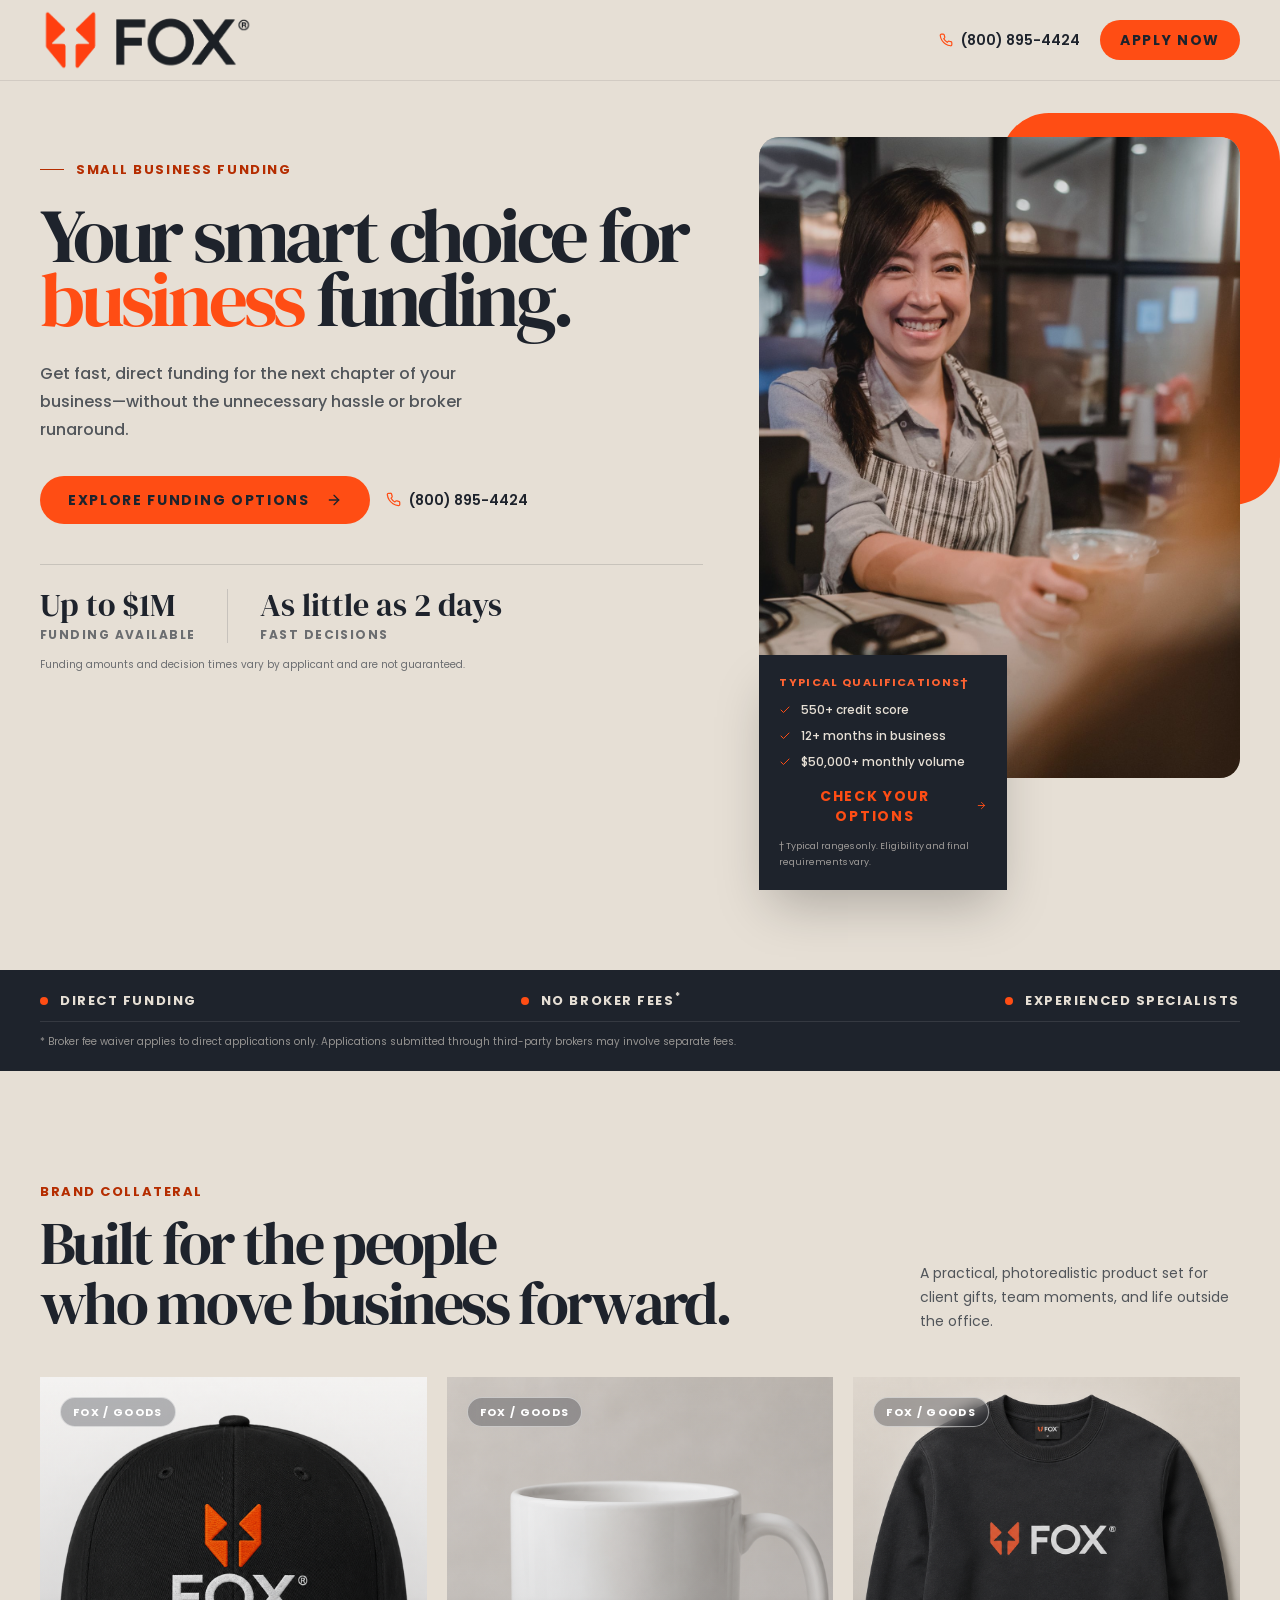
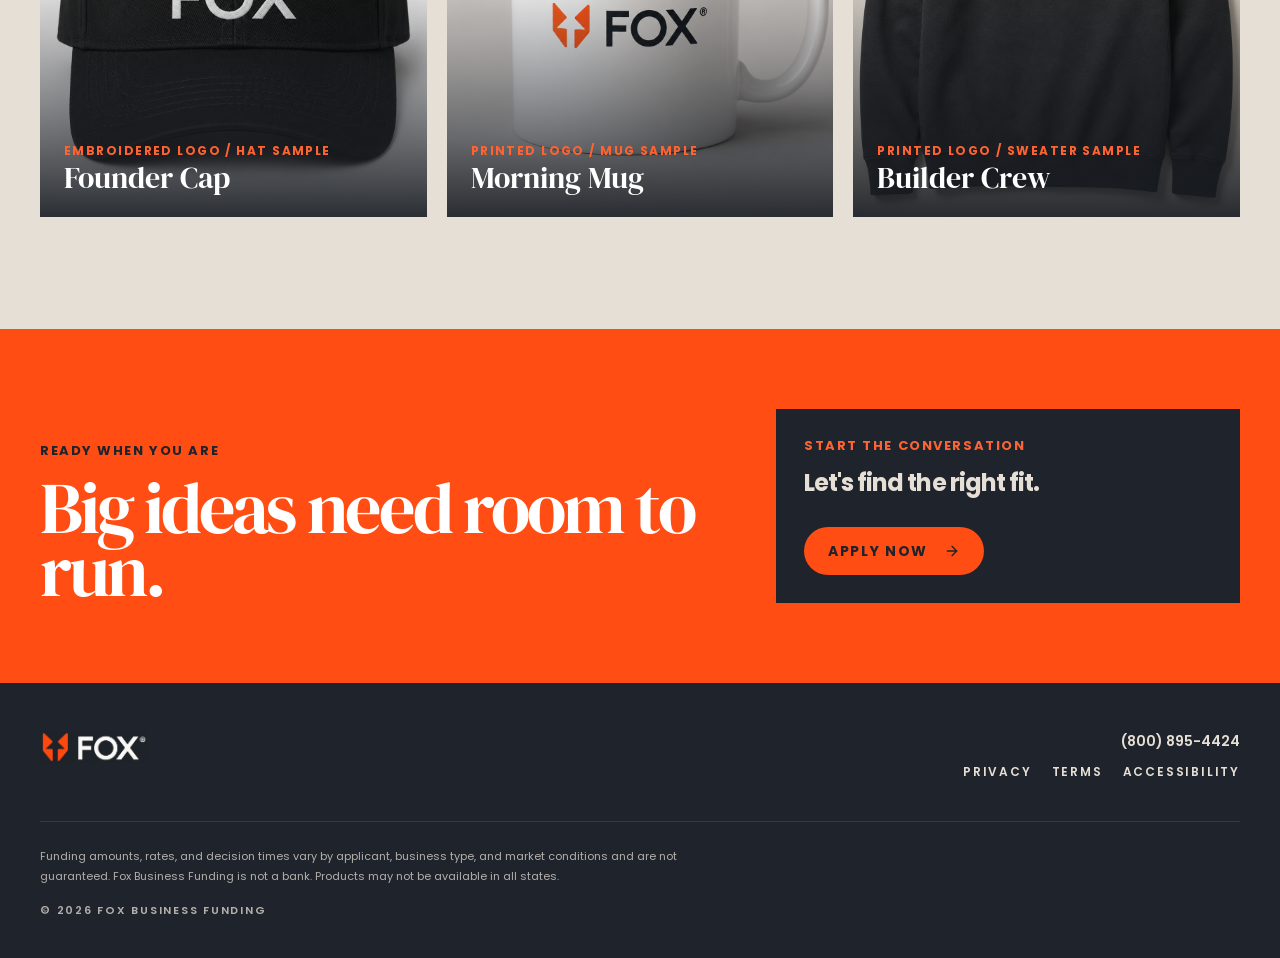
==== commit 22db3165: "Add launch page, logo-icon navigation, and new hero photo - New index.html launch page: plain white " ====
--- a/d1/index.html
+++ b/d1/index.html
@@ -10,7 +10,7 @@
       <meta name="robots" content="noindex, nofollow" />
       <style>html, body { height: 100%; margin: 0; } #root { height: 100%; }</style>
       
-      <script type="module" src="./assets/index-COlastdH.js"></script>
+      <script type="module" src="./assets/index-OJTxelBs.js"></script>
       <link rel="stylesheet" href="./assets/index-BsoNVJwi.css">
     </head>
 
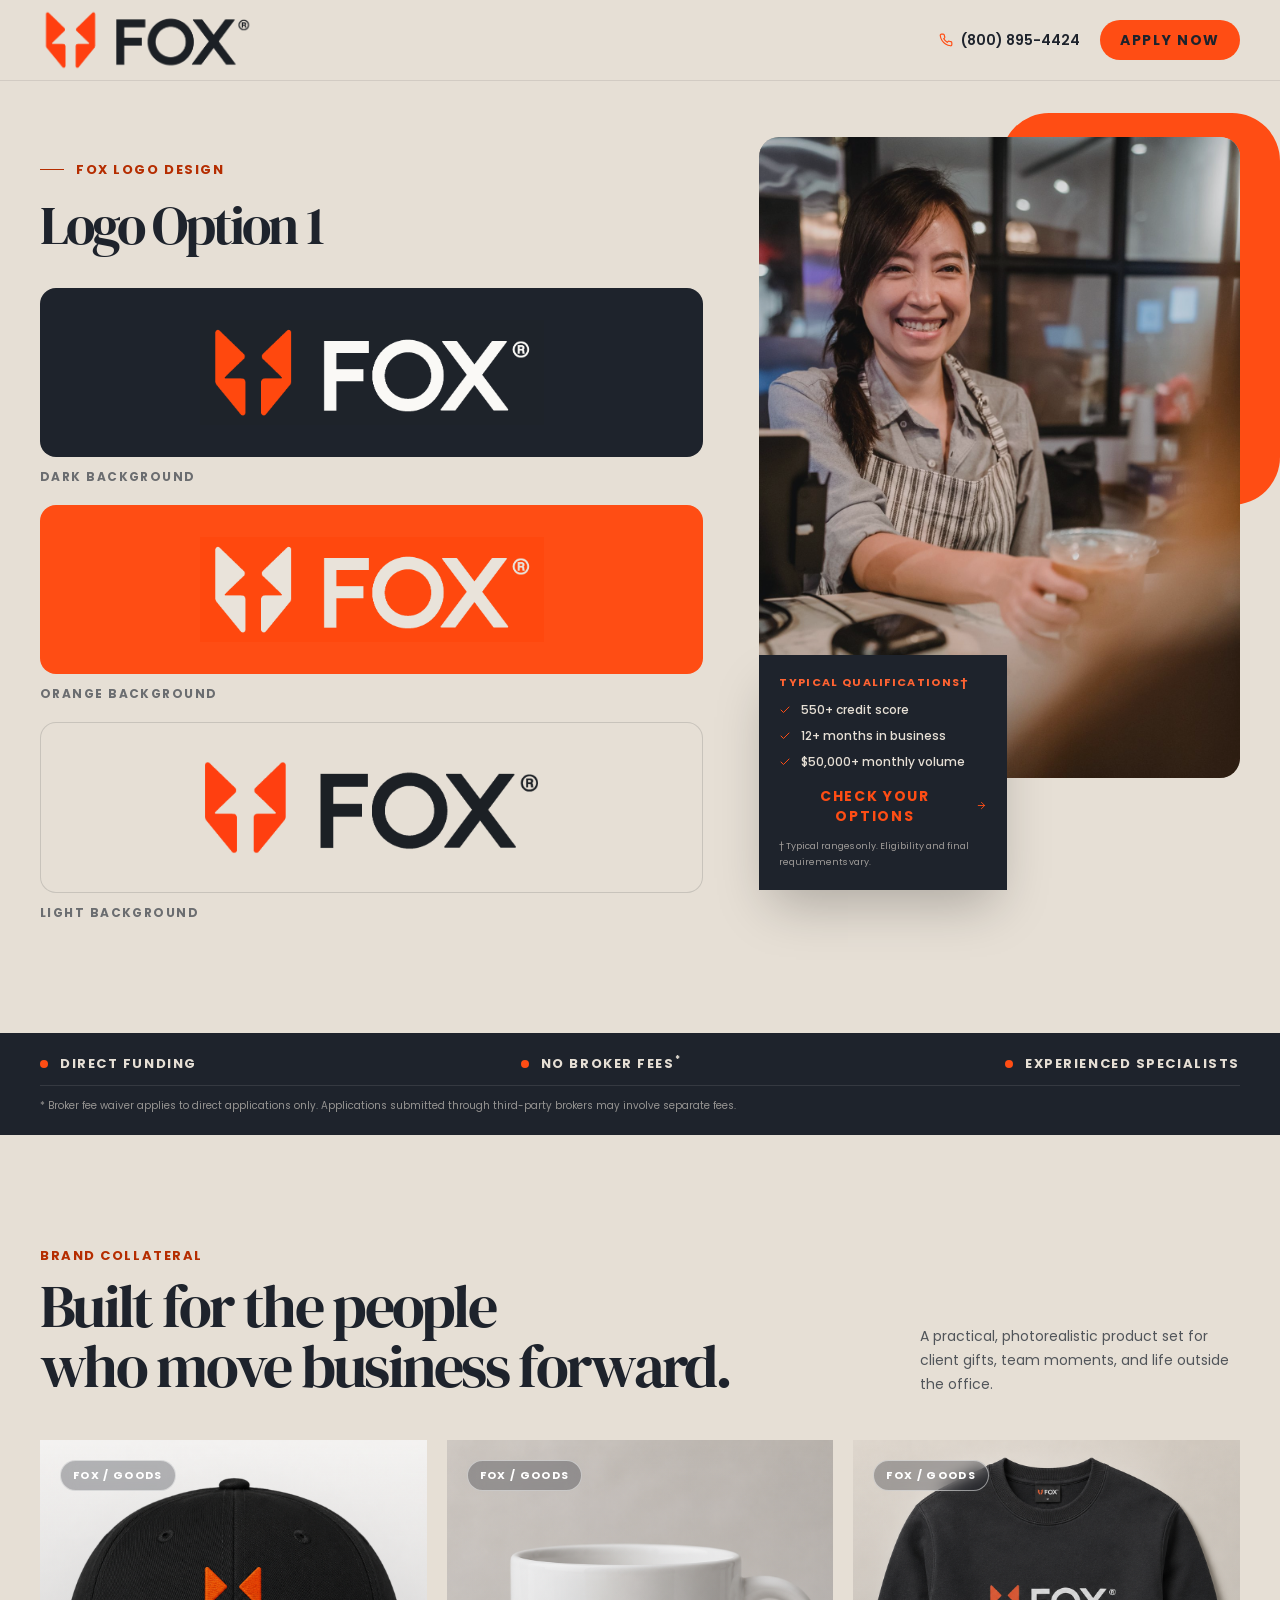
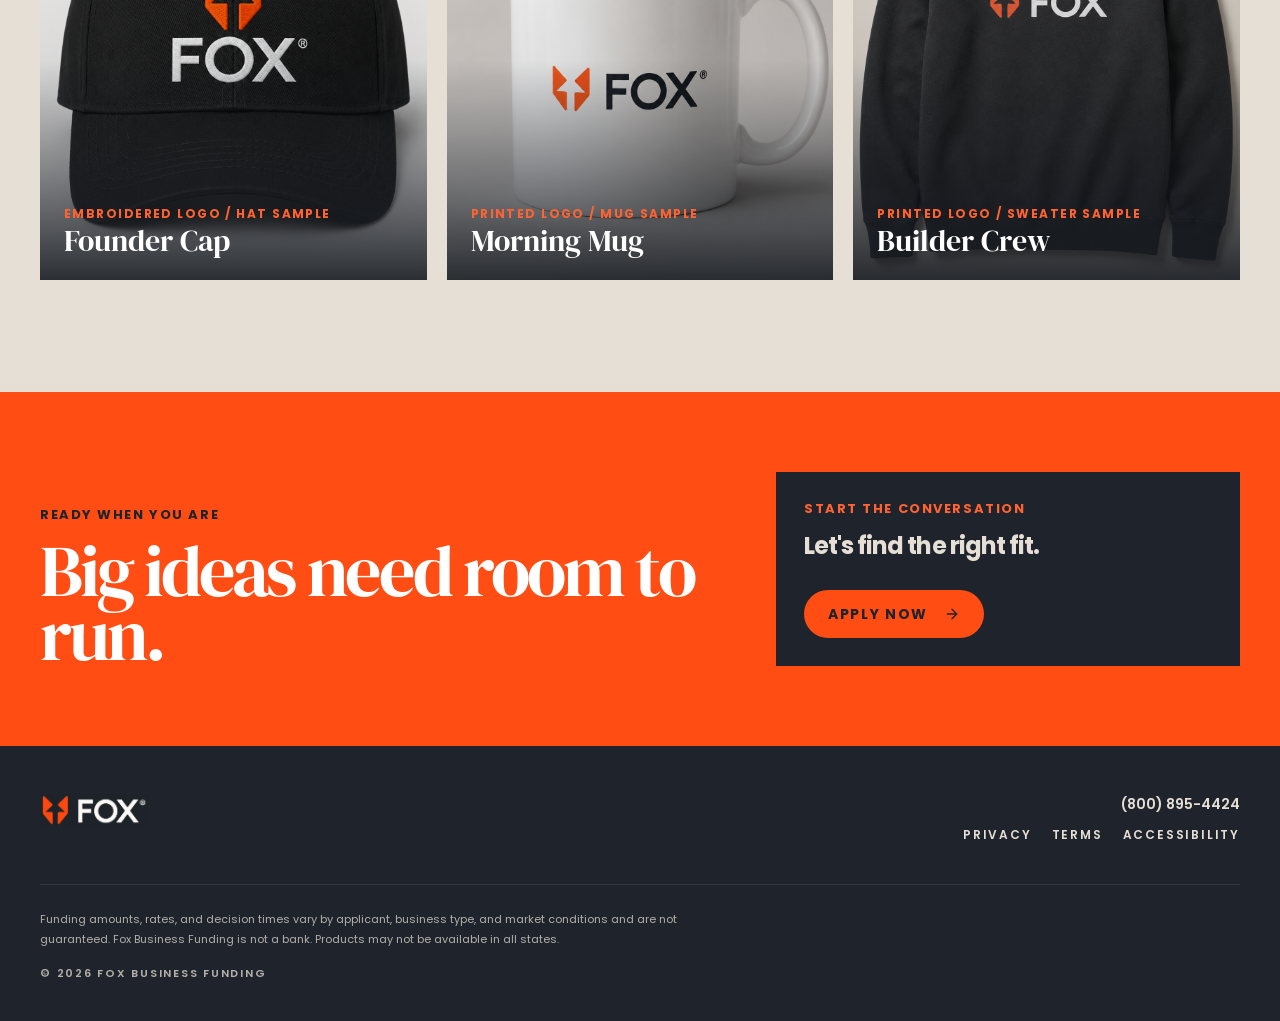
==== commit 9a29a2c5: "Add Logo Option 5 (Direction 7) and rebuild all directions - New 5th direction: icon-only nav asset," ====
--- a/d1/index.html
+++ b/d1/index.html
@@ -10,8 +10,8 @@
       <meta name="robots" content="noindex, nofollow" />
       <style>html, body { height: 100%; margin: 0; } #root { height: 100%; }</style>
       
-      <script type="module" src="./assets/index-OJTxelBs.js"></script>
-      <link rel="stylesheet" href="./assets/index-BsoNVJwi.css">
+      <script type="module" src="./assets/index-CQXECfBH.js"></script>
+      <link rel="stylesheet" href="./assets/index-D1yngqz5.css">
     </head>
 
     <body>
--- a/d1/assets/index-D1yngqz5.css
+++ b/d1/assets/index-D1yngqz5.css
@@ -0,0 +1 @@
+@import"https://fonts.googleapis.com/css2?family=DM+Serif+Display:ital@0;1&family=Poppins:wght@400;500;600;700;800&display=swap";/*! tailwindcss v4.1.12 | MIT License | https://tailwindcss.com */@layer properties{@supports (((-webkit-hyphens:none)) and (not (margin-trim:inline))) or ((-moz-orient:inline) and (not (color:rgb(from red r g b)))){*,:before,:after,::backdrop{--tw-translate-x:0;--tw-translate-y:0;--tw-translate-z:0;--tw-rotate-x:initial;--tw-rotate-y:initial;--tw-rotate-z:initial;--tw-skew-x:initial;--tw-skew-y:initial;--tw-space-y-reverse:0;--tw-space-x-reverse:0;--tw-border-style:solid;--tw-gradient-position:initial;--tw-gradient-from:#0000;--tw-gradient-via:#0000;--tw-gradient-to:#0000;--tw-gradient-stops:initial;--tw-gradient-via-stops:initial;--tw-gradient-from-position:0%;--tw-gradient-via-position:50%;--tw-gradient-to-position:100%;--tw-leading:initial;--tw-font-weight:initial;--tw-tracking:initial;--tw-ordinal:initial;--tw-slashed-zero:initial;--tw-numeric-figure:initial;--tw-numeric-spacing:initial;--tw-numeric-fraction:initial;--tw-shadow:0 0 #0000;--tw-shadow-color:initial;--tw-shadow-alpha:100%;--tw-inset-shadow:0 0 #0000;--tw-inset-shadow-color:initial;--tw-inset-shadow-alpha:100%;--tw-ring-color:initial;--tw-ring-shadow:0 0 #0000;--tw-inset-ring-color:initial;--tw-inset-ring-shadow:0 0 #0000;--tw-ring-inset:initial;--tw-ring-offset-width:0px;--tw-ring-offset-color:#fff;--tw-ring-offset-shadow:0 0 #0000;--tw-outline-style:solid;--tw-backdrop-blur:initial;--tw-backdrop-brightness:initial;--tw-backdrop-contrast:initial;--tw-backdrop-grayscale:initial;--tw-backdrop-hue-rotate:initial;--tw-backdrop-invert:initial;--tw-backdrop-opacity:initial;--tw-backdrop-saturate:initial;--tw-backdrop-sepia:initial;--tw-duration:initial;--tw-ease:initial;--tw-scale-x:1;--tw-scale-y:1;--tw-scale-z:1;--tw-content:"";--tw-animation-delay:0s;--tw-animation-direction:normal;--tw-animation-duration:initial;--tw-animation-fill-mode:none;--tw-animation-iteration-count:1;--tw-enter-blur:0;--tw-enter-opacity:1;--tw-enter-rotate:0;--tw-enter-scale:1;--tw-enter-translate-x:0;--tw-enter-translate-y:0;--tw-exit-blur:0;--tw-exit-opacity:1;--tw-exit-rotate:0;--tw-exit-scale:1;--tw-exit-translate-x:0;--tw-exit-translate-y:0}}}@layer theme{:root,:host{--font-sans:ui-sans-serif,system-ui,sans-serif,"Apple Color Emoji","Segoe UI Emoji","Segoe UI Symbol","Noto Color Emoji";--font-mono:ui-monospace,SFMono-Regular,Menlo,Monaco,Consolas,"Liberation Mono","Courier New",monospace;--color-gray-100:oklch(96.7% .003 264.542);--color-black:#000;--color-white:#fff;--spacing:.25rem;--container-xs:20rem;--container-sm:24rem;--container-md:28rem;--container-lg:32rem;--container-2xl:42rem;--container-4xl:56rem;--text-xs:.75rem;--text-xs--line-height:calc(1/.75);--text-sm:.875rem;--text-sm--line-height:calc(1.25/.875);--text-base:1rem;--text-base--line-height: 1.5 ;--text-lg:1.125rem;--text-lg--line-height:calc(1.75/1.125);--text-xl:1.25rem;--text-2xl:1.5rem;--text-2xl--line-height:calc(2/1.5);--text-3xl:1.875rem;--text-3xl--line-height: 1.2 ;--text-4xl:2.25rem;--text-4xl--line-height:calc(2.5/2.25);--text-5xl:3rem;--text-5xl--line-height:1;--text-6xl:3.75rem;--text-6xl--line-height:1;--text-7xl:4.5rem;--text-7xl--line-height:1;--font-weight-normal:400;--font-weight-medium:500;--font-weight-semibold:600;--font-weight-bold:700;--tracking-tight:-.025em;--tracking-widest:.1em;--leading-relaxed:1.625;--radius-xs:.125rem;--radius-2xl:1rem;--ease-in-out:cubic-bezier(.4,0,.2,1);--animate-pulse:pulse 2s cubic-bezier(.4,0,.6,1)infinite;--blur-sm:8px;--aspect-video:16/9;--default-transition-duration:.15s;--default-transition-timing-function:cubic-bezier(.4,0,.2,1);--default-font-family:var(--font-sans);--default-mono-font-family:var(--font-mono);--color-border:var(--border)}}@layer base{*,:after,:before,::backdrop{box-sizing:border-box;border:0 solid;margin:0;padding:0}::file-selector-button{box-sizing:border-box;border:0 solid;margin:0;padding:0}html,:host{-webkit-text-size-adjust:100%;-moz-tab-size:4;tab-size:4;line-height:1.5;font-family:var(--default-font-family,ui-sans-serif,system-ui,sans-serif,"Apple Color Emoji","Segoe UI Emoji","Segoe UI Symbol","Noto Color Emoji");font-feature-settings:var(--default-font-feature-settings,normal);font-variation-settings:var(--default-font-variation-settings,normal);-webkit-tap-highlight-color:transparent}hr{height:0;color:inherit;border-top-width:1px}abbr:where([title]){-webkit-text-decoration:underline dotted;text-decoration:underline dotted}h1,h2,h3,h4,h5,h6{font-size:inherit;font-weight:inherit}a{color:inherit;-webkit-text-decoration:inherit;text-decoration:inherit}b,strong{font-weight:bolder}code,kbd,samp,pre{font-family:var(--default-mono-font-family,ui-monospace,SFMono-Regular,Menlo,Monaco,Consolas,"Liberation Mono","Courier New",monospace);font-feature-settings:var(--default-mono-font-feature-settings,normal);font-variation-settings:var(--default-mono-font-variation-settings,normal);font-size:1em}small{font-size:80%}sub,sup{vertical-align:baseline;font-size:75%;line-height:0;position:relative}sub{bottom:-.25em}sup{top:-.5em}table{text-indent:0;border-color:inherit;border-collapse:collapse}:-moz-focusring{outline:auto}progress{vertical-align:baseline}summary{display:list-item}ol,ul,menu{list-style:none}img,svg,video,canvas,audio,iframe,embed,object{vertical-align:middle;display:block}img,video{max-width:100%;height:auto}button,input,select,optgroup,textarea{font:inherit;font-feature-settings:inherit;font-variation-settings:inherit;letter-spacing:inherit;color:inherit;opacity:1;background-color:#0000;border-radius:0}::file-selector-button{font:inherit;font-feature-settings:inherit;font-variation-settings:inherit;letter-spacing:inherit;color:inherit;opacity:1;background-color:#0000;border-radius:0}:where(select:is([multiple],[size])) optgroup{font-weight:bolder}:where(select:is([multiple],[size])) optgroup option{padding-inline-start:20px}::file-selector-button{margin-inline-end:4px}::placeholder{opacity:1}@supports (not ((-webkit-appearance:-apple-pay-button))) or (contain-intrinsic-size:1px){::placeholder{color:currentColor}@supports (color:color-mix(in lab,red,red)){::placeholder{color:color-mix(in oklab,currentcolor 50%,transparent)}}}textarea{resize:vertical}::-webkit-search-decoration{-webkit-appearance:none}::-webkit-date-and-time-value{min-height:1lh;text-align:inherit}::-webkit-datetime-edit{display:inline-flex}::-webkit-datetime-edit-fields-wrapper{padding:0}::-webkit-datetime-edit{padding-block:0}::-webkit-datetime-edit-year-field{padding-block:0}::-webkit-datetime-edit-month-field{padding-block:0}::-webkit-datetime-edit-day-field{padding-block:0}::-webkit-datetime-edit-hour-field{padding-block:0}::-webkit-datetime-edit-minute-field{padding-block:0}::-webkit-datetime-edit-second-field{padding-block:0}::-webkit-datetime-edit-millisecond-field{padding-block:0}::-webkit-datetime-edit-meridiem-field{padding-block:0}::-webkit-calendar-picker-indicator{line-height:1}:-moz-ui-invalid{box-shadow:none}button,input:where([type=button],[type=reset],[type=submit]){-webkit-appearance:button;-moz-appearance:button;appearance:button}::file-selector-button{-webkit-appearance:button;-moz-appearance:button;appearance:button}::-webkit-inner-spin-button{height:auto}::-webkit-outer-spin-button{height:auto}[hidden]:where(:not([hidden=until-found])){display:none!important}*{border-color:var(--border);outline-color:var(--ring)}@supports (color:color-mix(in lab,red,red)){*{outline-color:color-mix(in oklab,var(--ring)50%,transparent)}}html,body,#root{background-color:#e6dfd5}body{background-color:var(--background);color:var(--foreground)}html{font-size:var(--font-size)}h1{font-size:var(--text-2xl);font-weight:var(--font-weight-medium);line-height:1.5}h2{font-size:var(--text-xl);font-weight:var(--font-weight-medium);line-height:1.5}h3{font-size:var(--text-lg);font-weight:var(--font-weight-medium);line-height:1.5}h4,label,button{font-size:var(--text-base);font-weight:var(--font-weight-medium);line-height:1.5}input{font-size:var(--text-base);font-weight:var(--font-weight-normal);line-height:1.5}}@layer components;@layer utilities{.\@container\/card-header{container:card-header/inline-size}.pointer-events-none{pointer-events:none}.invisible{visibility:hidden}.sr-only{clip:rect(0,0,0,0);white-space:nowrap;border-width:0;width:1px;height:1px;margin:-1px;padding:0;position:absolute;overflow:hidden}.absolute{position:absolute}.fixed{position:fixed}.relative{position:relative}.inset-0{inset:calc(var(--spacing)*0)}.inset-x-0{inset-inline:calc(var(--spacing)*0)}.inset-y-0{inset-block:calc(var(--spacing)*0)}.-top-6{top:calc(var(--spacing)*-6)}.-top-12{top:calc(var(--spacing)*-12)}.top-0{top:calc(var(--spacing)*0)}.top-1\.5{top:calc(var(--spacing)*1.5)}.top-1\/2{top:50%}.top-3\.5{top:calc(var(--spacing)*3.5)}.top-4{top:calc(var(--spacing)*4)}.top-5{top:calc(var(--spacing)*5)}.top-20{top:calc(var(--spacing)*20)}.top-\[1px\]{top:1px}.top-\[50\%\]{top:50%}.top-\[60\%\]{top:60%}.top-full{top:100%}.-right-10{right:calc(var(--spacing)*-10)}.-right-12{right:calc(var(--spacing)*-12)}.right-0{right:calc(var(--spacing)*0)}.right-1{right:calc(var(--spacing)*1)}.right-2{right:calc(var(--spacing)*2)}.right-3{right:calc(var(--spacing)*3)}.right-4{right:calc(var(--spacing)*4)}.right-6{right:calc(var(--spacing)*6)}.-bottom-12{bottom:calc(var(--spacing)*-12)}.bottom-0{bottom:calc(var(--spacing)*0)}.bottom-6{bottom:calc(var(--spacing)*6)}.-left-12{left:calc(var(--spacing)*-12)}.left-0{left:calc(var(--spacing)*0)}.left-1{left:calc(var(--spacing)*1)}.left-1\/2{left:50%}.left-2{left:calc(var(--spacing)*2)}.left-5{left:calc(var(--spacing)*5)}.left-6{left:calc(var(--spacing)*6)}.left-\[50\%\]{left:50%}.isolate{isolation:isolate}.z-10{z-index:10}.z-20{z-index:20}.z-30{z-index:30}.z-50{z-index:50}.z-\[1\]{z-index:1}.col-start-2{grid-column-start:2}.row-span-2{grid-row:span 2/span 2}.row-start-1{grid-row-start:1}.m-0{margin:calc(var(--spacing)*0)}.-mx-1{margin-inline:calc(var(--spacing)*-1)}.mx-2{margin-inline:calc(var(--spacing)*2)}.mx-3\.5{margin-inline:calc(var(--spacing)*3.5)}.mx-auto{margin-inline:auto}.my-0\.5{margin-block:calc(var(--spacing)*.5)}.my-1{margin-block:calc(var(--spacing)*1)}.-mt-4{margin-top:calc(var(--spacing)*-4)}.mt-1{margin-top:calc(var(--spacing)*1)}.mt-1\.5{margin-top:calc(var(--spacing)*1.5)}.mt-2{margin-top:calc(var(--spacing)*2)}.mt-3{margin-top:calc(var(--spacing)*3)}.mt-4{margin-top:calc(var(--spacing)*4)}.mt-7{margin-top:calc(var(--spacing)*7)}.mt-8{margin-top:calc(var(--spacing)*8)}.mt-10{margin-top:calc(var(--spacing)*10)}.mt-auto{margin-top:auto}.mb-6{margin-bottom:calc(var(--spacing)*6)}.mb-11{margin-bottom:calc(var(--spacing)*11)}.-ml-4{margin-left:calc(var(--spacing)*-4)}.ml-1{margin-left:calc(var(--spacing)*1)}.ml-auto{margin-left:auto}.line-clamp-1{-webkit-line-clamp:1;-webkit-box-orient:vertical;display:-webkit-box;overflow:hidden}.block{display:block}.flex{display:flex}.grid{display:grid}.hidden{display:none}.inline-block{display:inline-block}.inline-flex{display:inline-flex}.table{display:table}.table-caption{display:table-caption}.table-cell{display:table-cell}.table-row{display:table-row}.field-sizing-content{field-sizing:content}.aspect-\[3\/4\]{aspect-ratio:3/4}.aspect-square{aspect-ratio:1}.aspect-video{aspect-ratio:var(--aspect-video)}.size-2{width:calc(var(--spacing)*2);height:calc(var(--spacing)*2)}.size-2\.5{width:calc(var(--spacing)*2.5);height:calc(var(--spacing)*2.5)}.size-3{width:calc(var(--spacing)*3);height:calc(var(--spacing)*3)}.size-3\.5{width:calc(var(--spacing)*3.5);height:calc(var(--spacing)*3.5)}.size-4{width:calc(var(--spacing)*4);height:calc(var(--spacing)*4)}.size-7{width:calc(var(--spacing)*7);height:calc(var(--spacing)*7)}.size-8{width:calc(var(--spacing)*8);height:calc(var(--spacing)*8)}.size-9{width:calc(var(--spacing)*9);height:calc(var(--spacing)*9)}.size-10{width:calc(var(--spacing)*10);height:calc(var(--spacing)*10)}.size-full{width:100%;height:100%}.h-1\.5{height:calc(var(--spacing)*1.5)}.h-2{height:calc(var(--spacing)*2)}.h-2\.5{height:calc(var(--spacing)*2.5)}.h-4{height:calc(var(--spacing)*4)}.h-5{height:calc(var(--spacing)*5)}.h-7{height:calc(var(--spacing)*7)}.h-8{height:calc(var(--spacing)*8)}.h-9{height:calc(var(--spacing)*9)}.h-10{height:calc(var(--spacing)*10)}.h-12{height:calc(var(--spacing)*12)}.h-16{height:calc(var(--spacing)*16)}.h-20{height:calc(var(--spacing)*20)}.h-\[1\.15rem\]{height:1.15rem}.h-\[52\%\]{height:52%}.h-\[105px\]{height:105px}.h-\[calc\(100\%-1px\)\]{height:calc(100% - 1px)}.h-\[var\(--radix-navigation-menu-viewport-height\)\]{height:var(--radix-navigation-menu-viewport-height)}.h-\[var\(--radix-select-trigger-height\)\]{height:var(--radix-select-trigger-height)}.h-auto{height:auto}.h-full{height:100%}.h-px{height:1px}.h-svh{height:100svh}.max-h-\(--radix-context-menu-content-available-height\){max-height:var(--radix-context-menu-content-available-height)}.max-h-\(--radix-dropdown-menu-content-available-height\){max-height:var(--radix-dropdown-menu-content-available-height)}.max-h-\(--radix-select-content-available-height\){max-height:var(--radix-select-content-available-height)}.max-h-\[300px\]{max-height:300px}.min-h-0{min-height:calc(var(--spacing)*0)}.min-h-4{min-height:calc(var(--spacing)*4)}.min-h-16{min-height:calc(var(--spacing)*16)}.min-h-\[410px\]{min-height:410px}.min-h-screen{min-height:100vh}.min-h-svh{min-height:100svh}.w-\(--sidebar-width\){width:var(--sidebar-width)}.w-0{width:calc(var(--spacing)*0)}.w-1{width:calc(var(--spacing)*1)}.w-2{width:calc(var(--spacing)*2)}.w-2\.5{width:calc(var(--spacing)*2.5)}.w-3{width:calc(var(--spacing)*3)}.w-3\/4{width:75%}.w-4{width:calc(var(--spacing)*4)}.w-5{width:calc(var(--spacing)*5)}.w-6{width:calc(var(--spacing)*6)}.w-8{width:calc(var(--spacing)*8)}.w-9{width:calc(var(--spacing)*9)}.w-64{width:calc(var(--spacing)*64)}.w-72{width:calc(var(--spacing)*72)}.w-\[58\%\]{width:58%}.w-\[100px\]{width:100px}.w-\[248px\]{width:248px}.w-auto{width:auto}.w-fit{width:fit-content}.w-full{width:100%}.w-max{width:max-content}.w-px{width:1px}.max-w-\(--skeleton-width\){max-width:var(--skeleton-width)}.max-w-2xl{max-width:var(--container-2xl)}.max-w-4xl{max-width:var(--container-4xl)}.max-w-\[520px\]{max-width:520px}.max-w-\[1440px\]{max-width:1440px}.max-w-\[calc\(100\%-2rem\)\]{max-width:calc(100% - 2rem)}.max-w-max{max-width:max-content}.max-w-md{max-width:var(--container-md)}.max-w-xs{max-width:var(--container-xs)}.min-w-0{min-width:calc(var(--spacing)*0)}.min-w-5{min-width:calc(var(--spacing)*5)}.min-w-8{min-width:calc(var(--spacing)*8)}.min-w-9{min-width:calc(var(--spacing)*9)}.min-w-10{min-width:calc(var(--spacing)*10)}.min-w-\[8rem\]{min-width:8rem}.min-w-\[12rem\]{min-width:12rem}.min-w-\[var\(--radix-select-trigger-width\)\]{min-width:var(--radix-select-trigger-width)}.flex-1{flex:1}.shrink-0{flex-shrink:0}.grow{flex-grow:1}.grow-0{flex-grow:0}.basis-full{flex-basis:100%}.caption-bottom{caption-side:bottom}.border-collapse{border-collapse:collapse}.origin-\(--radix-context-menu-content-transform-origin\){transform-origin:var(--radix-context-menu-content-transform-origin)}.origin-\(--radix-dropdown-menu-content-transform-origin\){transform-origin:var(--radix-dropdown-menu-content-transform-origin)}.origin-\(--radix-hover-card-content-transform-origin\){transform-origin:var(--radix-hover-card-content-transform-origin)}.origin-\(--radix-menubar-content-transform-origin\){transform-origin:var(--radix-menubar-content-transform-origin)}.origin-\(--radix-popover-content-transform-origin\){transform-origin:var(--radix-popover-content-transform-origin)}.origin-\(--radix-select-content-transform-origin\){transform-origin:var(--radix-select-content-transform-origin)}.origin-\(--radix-tooltip-content-transform-origin\){transform-origin:var(--radix-tooltip-content-transform-origin)}.-translate-x-1\/2{--tw-translate-x: -50% ;translate:var(--tw-translate-x)var(--tw-translate-y)}.-translate-x-px{--tw-translate-x:-1px;translate:var(--tw-translate-x)var(--tw-translate-y)}.translate-x-\[-50\%\]{--tw-translate-x:-50%;translate:var(--tw-translate-x)var(--tw-translate-y)}.translate-x-px{--tw-translate-x:1px;translate:var(--tw-translate-x)var(--tw-translate-y)}.-translate-y-1\/2{--tw-translate-y: -50% ;translate:var(--tw-translate-x)var(--tw-translate-y)}.translate-y-0\.5{--tw-translate-y:calc(var(--spacing)*.5);translate:var(--tw-translate-x)var(--tw-translate-y)}.translate-y-\[-50\%\]{--tw-translate-y:-50%;translate:var(--tw-translate-x)var(--tw-translate-y)}.translate-y-\[calc\(-50\%_-_2px\)\]{--tw-translate-y: calc(-50% - 2px) ;translate:var(--tw-translate-x)var(--tw-translate-y)}.rotate-45{rotate:45deg}.rotate-90{rotate:90deg}.transform{transform:var(--tw-rotate-x,)var(--tw-rotate-y,)var(--tw-rotate-z,)var(--tw-skew-x,)var(--tw-skew-y,)}.animate-caret-blink{animation:1.25s ease-out infinite caret-blink}.animate-in{animation:enter var(--tw-animation-duration,var(--tw-duration,.15s))var(--tw-ease,ease)var(--tw-animation-delay,0s)var(--tw-animation-iteration-count,1)var(--tw-animation-direction,normal)var(--tw-animation-fill-mode,none)}.animate-pulse{animation:var(--animate-pulse)}.cursor-default{cursor:default}.touch-none{touch-action:none}.resize-none{resize:none}.scroll-my-1{scroll-margin-block:calc(var(--spacing)*1)}.scroll-py-1{scroll-padding-block:calc(var(--spacing)*1)}.list-none{list-style-type:none}.auto-rows-min{grid-auto-rows:min-content}.grid-cols-\[0_1fr\]{grid-template-columns:0 1fr}.grid-rows-\[auto_auto\]{grid-template-rows:auto auto}.flex-col{flex-direction:column}.flex-col-reverse{flex-direction:column-reverse}.flex-row{flex-direction:row}.flex-wrap{flex-wrap:wrap}.items-center{align-items:center}.items-end{align-items:flex-end}.items-start{align-items:flex-start}.items-stretch{align-items:stretch}.justify-between{justify-content:space-between}.justify-center{justify-content:center}.justify-items-start{justify-items:start}.gap-1{gap:calc(var(--spacing)*1)}.gap-1\.5{gap:calc(var(--spacing)*1.5)}.gap-2{gap:calc(var(--spacing)*2)}.gap-2\.5{gap:calc(var(--spacing)*2.5)}.gap-3{gap:calc(var(--spacing)*3)}.gap-4{gap:calc(var(--spacing)*4)}.gap-5{gap:calc(var(--spacing)*5)}.gap-6{gap:calc(var(--spacing)*6)}.gap-8{gap:calc(var(--spacing)*8)}.gap-10{gap:calc(var(--spacing)*10)}:where(.space-y-2\.5>:not(:last-child)){--tw-space-y-reverse:0;margin-block-start:calc(calc(var(--spacing)*2.5)*var(--tw-space-y-reverse));margin-block-end:calc(calc(var(--spacing)*2.5)*calc(1 - var(--tw-space-y-reverse)))}:where(.space-x-1>:not(:last-child)){--tw-space-x-reverse:0;margin-inline-start:calc(calc(var(--spacing)*1)*var(--tw-space-x-reverse));margin-inline-end:calc(calc(var(--spacing)*1)*calc(1 - var(--tw-space-x-reverse)))}.gap-y-0\.5{row-gap:calc(var(--spacing)*.5)}.self-start{align-self:flex-start}.justify-self-end{justify-self:flex-end}.overflow-auto{overflow:auto}.overflow-hidden{overflow:hidden}.overflow-x-auto{overflow-x:auto}.overflow-x-hidden{overflow-x:hidden}.overflow-y-auto{overflow-y:auto}.rounded{border-radius:.25rem}.rounded-2xl{border-radius:var(--radius-2xl)}.rounded-\[2px\]{border-radius:2px}.rounded-\[4px\]{border-radius:4px}.rounded-\[20px\]{border-radius:20px}.rounded-\[48px\]{border-radius:48px}.rounded-\[inherit\]{border-radius:inherit}.rounded-full{border-radius:3.40282e38px}.rounded-lg{border-radius:var(--radius)}.rounded-md{border-radius:calc(var(--radius) - 2px)}.rounded-none{border-radius:0}.rounded-sm{border-radius:calc(var(--radius) - 4px)}.rounded-xl{border-radius:calc(var(--radius) + 4px)}.rounded-xs{border-radius:var(--radius-xs)}.rounded-tl-sm{border-top-left-radius:calc(var(--radius) - 4px)}.border{border-style:var(--tw-border-style);border-width:1px}.border-\[1\.5px\]{border-style:var(--tw-border-style);border-width:1.5px}.border-y{border-block-style:var(--tw-border-style);border-block-width:1px}.border-t{border-top-style:var(--tw-border-style);border-top-width:1px}.border-r{border-right-style:var(--tw-border-style);border-right-width:1px}.border-b{border-bottom-style:var(--tw-border-style);border-bottom-width:1px}.border-l{border-left-style:var(--tw-border-style);border-left-width:1px}.border-dashed{--tw-border-style:dashed;border-style:dashed}.border-\(--color-border\){border-color:var(--color-border)}.border-\[\#1e232c\]\/10{border-color:#1e232c1a}.border-\[\#1e232c\]\/15{border-color:#1e232c26}.border-\[\#1e232c\]\/20{border-color:#1e232c33}.border-\[\#1e232c\]\/25{border-color:#1e232c40}.border-border\/50{border-color:var(--border)}@supports (color:color-mix(in lab,red,red)){.border-border\/50{border-color:color-mix(in oklab,var(--border)50%,transparent)}}.border-input{border-color:var(--input)}.border-primary{border-color:var(--primary)}.border-sidebar-border{border-color:var(--sidebar-border)}.border-transparent{border-color:#0000}.border-white\/10{border-color:#ffffff1a}@supports (color:color-mix(in lab,red,red)){.border-white\/10{border-color:color-mix(in oklab,var(--color-white)10%,transparent)}}.border-white\/50{border-color:#ffffff80}@supports (color:color-mix(in lab,red,red)){.border-white\/50{border-color:color-mix(in oklab,var(--color-white)50%,transparent)}}.border-t-transparent{border-top-color:#0000}.border-l-transparent{border-left-color:#0000}.bg-\(--color-bg\){background-color:var(--color-bg)}.bg-\[\#1e232c\]{background-color:#1e232c}.bg-\[\#1e232c\]\/12{background-color:#1e232c1f}.bg-\[\#1e232c\]\/30{background-color:#1e232c4d}.bg-\[\#1e232c\]\/65{background-color:#1e232ca6}.bg-\[\#b52d00\]{background-color:#b52d00}.bg-\[\#d1c8b9\]{background-color:#d1c8b9}.bg-\[\#e6dfd5\]{background-color:#e6dfd5}.bg-\[\#ff4d14\]{background-color:#ff4d14}.bg-accent{background-color:var(--accent)}.bg-background{background-color:var(--background)}.bg-black\/50{background-color:#00000080}@supports (color:color-mix(in lab,red,red)){.bg-black\/50{background-color:color-mix(in oklab,var(--color-black)50%,transparent)}}.bg-border{background-color:var(--border)}.bg-card{background-color:var(--card)}.bg-destructive{background-color:var(--destructive)}.bg-foreground{background-color:var(--foreground)}.bg-gray-100{background-color:var(--color-gray-100)}.bg-input-background{background-color:var(--input-background)}.bg-muted,.bg-muted\/50{background-color:var(--muted)}@supports (color:color-mix(in lab,red,red)){.bg-muted\/50{background-color:color-mix(in oklab,var(--muted)50%,transparent)}}.bg-popover{background-color:var(--popover)}.bg-primary,.bg-primary\/20{background-color:var(--primary)}@supports (color:color-mix(in lab,red,red)){.bg-primary\/20{background-color:color-mix(in oklab,var(--primary)20%,transparent)}}.bg-secondary{background-color:var(--secondary)}.bg-sidebar{background-color:var(--sidebar)}.bg-sidebar-border{background-color:var(--sidebar-border)}.bg-transparent{background-color:#0000}.bg-gradient-to-t{--tw-gradient-position:to top in oklab;background-image:linear-gradient(var(--tw-gradient-stops))}.from-\[\#15191f\]\/90{--tw-gradient-from:oklab(21.1983% -.00269791 -.0131067/.9);--tw-gradient-stops:var(--tw-gradient-via-stops,var(--tw-gradient-position),var(--tw-gradient-from)var(--tw-gradient-from-position),var(--tw-gradient-to)var(--tw-gradient-to-position))}.via-\[\#15191f\]\/10{--tw-gradient-via:oklab(21.1983% -.00269791 -.0131067/.1);--tw-gradient-via-stops:var(--tw-gradient-position),var(--tw-gradient-from)var(--tw-gradient-from-position),var(--tw-gradient-via)var(--tw-gradient-via-position),var(--tw-gradient-to)var(--tw-gradient-to-position);--tw-gradient-stops:var(--tw-gradient-via-stops)}.to-transparent{--tw-gradient-to:transparent;--tw-gradient-stops:var(--tw-gradient-via-stops,var(--tw-gradient-position),var(--tw-gradient-from)var(--tw-gradient-from-position),var(--tw-gradient-to)var(--tw-gradient-to-position))}.fill-current{fill:currentColor}.fill-primary{fill:var(--primary)}.object-contain{object-fit:contain}.object-cover{object-fit:cover}.object-\[50\%_15\%\]{object-position:50% 15%}.object-\[center_53\%\]{object-position:center 53%}.object-center{object-position:center}.p-0{padding:calc(var(--spacing)*0)}.p-1{padding:calc(var(--spacing)*1)}.p-2{padding:calc(var(--spacing)*2)}.p-2\.5{padding:calc(var(--spacing)*2.5)}.p-3{padding:calc(var(--spacing)*3)}.p-4{padding:calc(var(--spacing)*4)}.p-5{padding:calc(var(--spacing)*5)}.p-6{padding:calc(var(--spacing)*6)}.p-7{padding:calc(var(--spacing)*7)}.p-8{padding:calc(var(--spacing)*8)}.p-\[3px\]{padding:3px}.p-px{padding:1px}.px-0{padding-inline:calc(var(--spacing)*0)}.px-1{padding-inline:calc(var(--spacing)*1)}.px-1\.5{padding-inline:calc(var(--spacing)*1.5)}.px-2{padding-inline:calc(var(--spacing)*2)}.px-2\.5{padding-inline:calc(var(--spacing)*2.5)}.px-3{padding-inline:calc(var(--spacing)*3)}.px-4{padding-inline:calc(var(--spacing)*4)}.px-5{padding-inline:calc(var(--spacing)*5)}.px-6{padding-inline:calc(var(--spacing)*6)}.px-7{padding-inline:calc(var(--spacing)*7)}.py-0\.5{padding-block:calc(var(--spacing)*.5)}.py-1{padding-block:calc(var(--spacing)*1)}.py-1\.5{padding-block:calc(var(--spacing)*1.5)}.py-2{padding-block:calc(var(--spacing)*2)}.py-2\.5{padding-block:calc(var(--spacing)*2.5)}.py-3{padding-block:calc(var(--spacing)*3)}.py-3\.5{padding-block:calc(var(--spacing)*3.5)}.py-4{padding-block:calc(var(--spacing)*4)}.py-6{padding-block:calc(var(--spacing)*6)}.py-20{padding-block:calc(var(--spacing)*20)}.py-\[22px\]{padding-block:22px}.pt-0{padding-top:calc(var(--spacing)*0)}.pt-1{padding-top:calc(var(--spacing)*1)}.pt-3{padding-top:calc(var(--spacing)*3)}.pt-4{padding-top:calc(var(--spacing)*4)}.pt-6{padding-top:calc(var(--spacing)*6)}.pt-10{padding-top:calc(var(--spacing)*10)}.pt-12{padding-top:calc(var(--spacing)*12)}.pr-2{padding-right:calc(var(--spacing)*2)}.pr-2\.5{padding-right:calc(var(--spacing)*2.5)}.pr-8{padding-right:calc(var(--spacing)*8)}.pb-3{padding-bottom:calc(var(--spacing)*3)}.pb-4{padding-bottom:calc(var(--spacing)*4)}.pb-6{padding-bottom:calc(var(--spacing)*6)}.pb-10{padding-bottom:calc(var(--spacing)*10)}.pb-16{padding-bottom:calc(var(--spacing)*16)}.pb-24{padding-bottom:calc(var(--spacing)*24)}.pl-2{padding-left:calc(var(--spacing)*2)}.pl-4{padding-left:calc(var(--spacing)*4)}.pl-8{padding-left:calc(var(--spacing)*8)}.text-center{text-align:center}.text-left{text-align:left}.align-middle{vertical-align:middle}.font-\[DM_Serif_Display\]{font-family:DM Serif Display}.font-\[Poppins\]{font-family:Poppins}.font-mono{font-family:var(--font-mono)}.text-2xl{font-size:var(--text-2xl);line-height:var(--tw-leading,var(--text-2xl--line-height))}.text-3xl{font-size:var(--text-3xl);line-height:var(--tw-leading,var(--text-3xl--line-height))}.text-4xl{font-size:var(--text-4xl);line-height:var(--tw-leading,var(--text-4xl--line-height))}.text-5xl{font-size:var(--text-5xl);line-height:var(--tw-leading,var(--text-5xl--line-height))}.text-base{font-size:var(--text-base);line-height:var(--tw-leading,var(--text-base--line-height))}.text-lg{font-size:var(--text-lg);line-height:var(--tw-leading,var(--text-lg--line-height))}.text-sm{font-size:var(--text-sm);line-height:var(--tw-leading,var(--text-sm--line-height))}.text-xs{font-size:var(--text-xs);line-height:var(--tw-leading,var(--text-xs--line-height))}.text-\[0\.8rem\]{font-size:.8rem}.text-\[2rem\]{font-size:2rem}.text-\[9px\]{font-size:9px}.text-\[10px\]{font-size:10px}.text-\[11px\]{font-size:11px}.text-\[12px\]{font-size:12px}.text-\[13px\]{font-size:13px}.text-\[clamp\(2\.6rem\,4\.2vw\,4\.6rem\)\]{font-size:clamp(2.6rem,4.2vw,4.6rem)}.text-\[clamp\(3\.6rem\,6vw\,6\.8rem\)\]{font-size:clamp(3.6rem,6vw,6.8rem)}.leading-4{--tw-leading:calc(var(--spacing)*4);line-height:calc(var(--spacing)*4)}.leading-5{--tw-leading:calc(var(--spacing)*5);line-height:calc(var(--spacing)*5)}.leading-6{--tw-leading:calc(var(--spacing)*6);line-height:calc(var(--spacing)*6)}.leading-7{--tw-leading:calc(var(--spacing)*7);line-height:calc(var(--spacing)*7)}.leading-\[\.84\]{--tw-leading:.84;line-height:.84}.leading-\[\.88\]{--tw-leading:.88;line-height:.88}.leading-\[1\.35\]{--tw-leading:1.35;line-height:1.35}.leading-none{--tw-leading:1;line-height:1}.font-bold{--tw-font-weight:var(--font-weight-bold);font-weight:var(--font-weight-bold)}.font-medium{--tw-font-weight:var(--font-weight-medium);font-weight:var(--font-weight-medium)}.font-normal{--tw-font-weight:var(--font-weight-normal);font-weight:var(--font-weight-normal)}.font-semibold{--tw-font-weight:var(--font-weight-semibold);font-weight:var(--font-weight-semibold)}.tracking-\[-\.04em\]{--tw-tracking:-.04em;letter-spacing:-.04em}.tracking-\[-\.045em\]{--tw-tracking:-.045em;letter-spacing:-.045em}.tracking-\[-\.055em\]{--tw-tracking:-.055em;letter-spacing:-.055em}.tracking-\[\.12em\]{--tw-tracking:.12em;letter-spacing:.12em}.tracking-\[\.15em\]{--tw-tracking:.15em;letter-spacing:.15em}.tracking-\[\.16em\]{--tw-tracking:.16em;letter-spacing:.16em}.tracking-tight{--tw-tracking:var(--tracking-tight);letter-spacing:var(--tracking-tight)}.tracking-widest{--tw-tracking:var(--tracking-widest);letter-spacing:var(--tracking-widest)}.text-balance{text-wrap:balance}.break-words{overflow-wrap:break-word}.whitespace-nowrap{white-space:nowrap}.text-\[\#1e232c\]{color:#1e232c}.text-\[\#6b6d70\]{color:#6b6d70}.text-\[\#51555a\]{color:#51555a}.text-\[\#b52d00\]{color:#b52d00}.text-\[\#e6dfd5\]{color:#e6dfd5}.text-\[\#e6dfd5\]\/60{color:#e6dfd599}.text-\[\#e6dfd5\]\/65{color:#e6dfd5a6}.text-\[\#e6dfd5\]\/75{color:#e6dfd5bf}.text-\[\#ff4d14\]{color:#ff4d14}.text-\[\#ff6332\]{color:#ff6332}.text-accent-foreground{color:var(--accent-foreground)}.text-card-foreground{color:var(--card-foreground)}.text-current{color:currentColor}.text-destructive{color:var(--destructive)}.text-foreground{color:var(--foreground)}.text-muted-foreground{color:var(--muted-foreground)}.text-popover-foreground{color:var(--popover-foreground)}.text-primary{color:var(--primary)}.text-primary-foreground{color:var(--primary-foreground)}.text-secondary-foreground{color:var(--secondary-foreground)}.text-sidebar-foreground,.text-sidebar-foreground\/70{color:var(--sidebar-foreground)}@supports (color:color-mix(in lab,red,red)){.text-sidebar-foreground\/70{color:color-mix(in oklab,var(--sidebar-foreground)70%,transparent)}}.text-white{color:var(--color-white)}.uppercase{text-transform:uppercase}.not-italic{font-style:normal}.tabular-nums{--tw-numeric-spacing:tabular-nums;font-variant-numeric:var(--tw-ordinal,)var(--tw-slashed-zero,)var(--tw-numeric-figure,)var(--tw-numeric-spacing,)var(--tw-numeric-fraction,)}.underline-offset-4{text-underline-offset:4px}.opacity-50{opacity:.5}.opacity-70{opacity:.7}.shadow{--tw-shadow:0 1px 3px 0 var(--tw-shadow-color,#0000001a),0 1px 2px -1px var(--tw-shadow-color,#0000001a);box-shadow:var(--tw-inset-shadow),var(--tw-inset-ring-shadow),var(--tw-ring-offset-shadow),var(--tw-ring-shadow),var(--tw-shadow)}.shadow-2xl{--tw-shadow:0 25px 50px -12px var(--tw-shadow-color,#00000040);box-shadow:var(--tw-inset-shadow),var(--tw-inset-ring-shadow),var(--tw-ring-offset-shadow),var(--tw-ring-shadow),var(--tw-shadow)}.shadow-\[0_0_0_1px_hsl\(var\(--sidebar-border\)\)\]{--tw-shadow:0 0 0 1px var(--tw-shadow-color,hsl(var(--sidebar-border)));box-shadow:var(--tw-inset-shadow),var(--tw-inset-ring-shadow),var(--tw-ring-offset-shadow),var(--tw-ring-shadow),var(--tw-shadow)}.shadow-lg{--tw-shadow:0 10px 15px -3px var(--tw-shadow-color,#0000001a),0 4px 6px -4px var(--tw-shadow-color,#0000001a);box-shadow:var(--tw-inset-shadow),var(--tw-inset-ring-shadow),var(--tw-ring-offset-shadow),var(--tw-ring-shadow),var(--tw-shadow)}.shadow-md{--tw-shadow:0 4px 6px -1px var(--tw-shadow-color,#0000001a),0 2px 4px -2px var(--tw-shadow-color,#0000001a);box-shadow:var(--tw-inset-shadow),var(--tw-inset-ring-shadow),var(--tw-ring-offset-shadow),var(--tw-ring-shadow),var(--tw-shadow)}.shadow-none{--tw-shadow:0 0 #0000;box-shadow:var(--tw-inset-shadow),var(--tw-inset-ring-shadow),var(--tw-ring-offset-shadow),var(--tw-ring-shadow),var(--tw-shadow)}.shadow-sm{--tw-shadow:0 1px 3px 0 var(--tw-shadow-color,#0000001a),0 1px 2px -1px var(--tw-shadow-color,#0000001a);box-shadow:var(--tw-inset-shadow),var(--tw-inset-ring-shadow),var(--tw-ring-offset-shadow),var(--tw-ring-shadow),var(--tw-shadow)}.shadow-xl{--tw-shadow:0 20px 25px -5px var(--tw-shadow-color,#0000001a),0 8px 10px -6px var(--tw-shadow-color,#0000001a);box-shadow:var(--tw-inset-shadow),var(--tw-inset-ring-shadow),var(--tw-ring-offset-shadow),var(--tw-ring-shadow),var(--tw-shadow)}.shadow-xs{--tw-shadow:0 1px 2px 0 var(--tw-shadow-color,#0000000d);box-shadow:var(--tw-inset-shadow),var(--tw-inset-ring-shadow),var(--tw-ring-offset-shadow),var(--tw-ring-shadow),var(--tw-shadow)}.ring-0{--tw-ring-shadow:var(--tw-ring-inset,)0 0 0 calc(0px + var(--tw-ring-offset-width))var(--tw-ring-color,currentcolor);box-shadow:var(--tw-inset-shadow),var(--tw-inset-ring-shadow),var(--tw-ring-offset-shadow),var(--tw-ring-shadow),var(--tw-shadow)}.ring-ring\/50{--tw-ring-color:var(--ring)}@supports (color:color-mix(in lab,red,red)){.ring-ring\/50{--tw-ring-color:color-mix(in oklab,var(--ring)50%,transparent)}}.ring-sidebar-ring{--tw-ring-color:var(--sidebar-ring)}.ring-offset-background{--tw-ring-offset-color:var(--background)}.outline-hidden{--tw-outline-style:none;outline-style:none}@media(forced-colors:active){.outline-hidden{outline-offset:2px;outline:2px solid #0000}}.outline{outline-style:var(--tw-outline-style);outline-width:1px}.backdrop-blur-sm{--tw-backdrop-blur:blur(var(--blur-sm));-webkit-backdrop-filter:var(--tw-backdrop-blur,)var(--tw-backdrop-brightness,)var(--tw-backdrop-contrast,)var(--tw-backdrop-grayscale,)var(--tw-backdrop-hue-rotate,)var(--tw-backdrop-invert,)var(--tw-backdrop-opacity,)var(--tw-backdrop-saturate,)var(--tw-backdrop-sepia,);backdrop-filter:var(--tw-backdrop-blur,)var(--tw-backdrop-brightness,)var(--tw-backdrop-contrast,)var(--tw-backdrop-grayscale,)var(--tw-backdrop-hue-rotate,)var(--tw-backdrop-invert,)var(--tw-backdrop-opacity,)var(--tw-backdrop-saturate,)var(--tw-backdrop-sepia,)}.transition{transition-property:color,background-color,border-color,outline-color,text-decoration-color,fill,stroke,--tw-gradient-from,--tw-gradient-via,--tw-gradient-to,opacity,box-shadow,transform,translate,scale,rotate,filter,-webkit-backdrop-filter,backdrop-filter,display,visibility,content-visibility,overlay,pointer-events;transition-timing-function:var(--tw-ease,var(--default-transition-timing-function));transition-duration:var(--tw-duration,var(--default-transition-duration))}.transition-\[color\,box-shadow\]{transition-property:color,box-shadow;transition-timing-function:var(--tw-ease,var(--default-transition-timing-function));transition-duration:var(--tw-duration,var(--default-transition-duration))}.transition-\[left\,right\,width\]{transition-property:left,right,width;transition-timing-function:var(--tw-ease,var(--default-transition-timing-function));transition-duration:var(--tw-duration,var(--default-transition-duration))}.transition-\[margin\,opacity\]{transition-property:margin,opacity;transition-timing-function:var(--tw-ease,var(--default-transition-timing-function));transition-duration:var(--tw-duration,var(--default-transition-duration))}.transition-\[width\,height\,padding\]{transition-property:width,height,padding;transition-timing-function:var(--tw-ease,var(--default-transition-timing-function));transition-duration:var(--tw-duration,var(--default-transition-duration))}.transition-\[width\]{transition-property:width;transition-timing-function:var(--tw-ease,var(--default-transition-timing-function));transition-duration:var(--tw-duration,var(--default-transition-duration))}.transition-all{transition-property:all;transition-timing-function:var(--tw-ease,var(--default-transition-timing-function));transition-duration:var(--tw-duration,var(--default-transition-duration))}.transition-colors{transition-property:color,background-color,border-color,outline-color,text-decoration-color,fill,stroke,--tw-gradient-from,--tw-gradient-via,--tw-gradient-to;transition-timing-function:var(--tw-ease,var(--default-transition-timing-function));transition-duration:var(--tw-duration,var(--default-transition-duration))}.transition-opacity{transition-property:opacity;transition-timing-function:var(--tw-ease,var(--default-transition-timing-function));transition-duration:var(--tw-duration,var(--default-transition-duration))}.transition-shadow{transition-property:box-shadow;transition-timing-function:var(--tw-ease,var(--default-transition-timing-function));transition-duration:var(--tw-duration,var(--default-transition-duration))}.transition-transform{transition-property:transform,translate,scale,rotate;transition-timing-function:var(--tw-ease,var(--default-transition-timing-function));transition-duration:var(--tw-duration,var(--default-transition-duration))}.transition-none{transition-property:none}.duration-200{--tw-duration:.2s;transition-duration:.2s}.duration-300{--tw-duration:.3s;transition-duration:.3s}.duration-700{--tw-duration:.7s;transition-duration:.7s}.duration-1000{--tw-duration:1s;transition-duration:1s}.ease-in-out{--tw-ease:var(--ease-in-out);transition-timing-function:var(--ease-in-out)}.ease-linear{--tw-ease:linear;transition-timing-function:linear}.fade-in-0{--tw-enter-opacity:0}.outline-none{--tw-outline-style:none;outline-style:none}.select-none{-webkit-user-select:none;user-select:none}.zoom-in-95{--tw-enter-scale:.95}.group-focus-within\/menu-item\:opacity-100:is(:where(.group\/menu-item):focus-within *){opacity:1}@media(hover:hover){.group-hover\:scale-105:is(:where(.group):hover *){--tw-scale-x:105%;--tw-scale-y:105%;--tw-scale-z:105%;scale:var(--tw-scale-x)var(--tw-scale-y)}.group-hover\/menu-item\:opacity-100:is(:where(.group\/menu-item):hover *){opacity:1}}.group-has-data-\[sidebar\=menu-action\]\/menu-item\:pr-8:is(:where(.group\/menu-item):has([data-sidebar=menu-action]) *){padding-right:calc(var(--spacing)*8)}.group-data-\[collapsible\=icon\]\:-mt-8:is(:where(.group)[data-collapsible=icon] *){margin-top:calc(var(--spacing)*-8)}.group-data-\[collapsible\=icon\]\:hidden:is(:where(.group)[data-collapsible=icon] *){display:none}.group-data-\[collapsible\=icon\]\:size-8\!:is(:where(.group)[data-collapsible=icon] *){width:calc(var(--spacing)*8)!important;height:calc(var(--spacing)*8)!important}.group-data-\[collapsible\=icon\]\:w-\(--sidebar-width-icon\):is(:where(.group)[data-collapsible=icon] *){width:var(--sidebar-width-icon)}.group-data-\[collapsible\=icon\]\:w-\[calc\(var\(--sidebar-width-icon\)\+\(--spacing\(4\)\)\)\]:is(:where(.group)[data-collapsible=icon] *){width:calc(var(--sidebar-width-icon) + (calc(var(--spacing)*4)))}.group-data-\[collapsible\=icon\]\:w-\[calc\(var\(--sidebar-width-icon\)\+\(--spacing\(4\)\)\+2px\)\]:is(:where(.group)[data-collapsible=icon] *){width:calc(var(--sidebar-width-icon) + (calc(var(--spacing)*4)) + 2px)}.group-data-\[collapsible\=icon\]\:overflow-hidden:is(:where(.group)[data-collapsible=icon] *){overflow:hidden}.group-data-\[collapsible\=icon\]\:p-0\!:is(:where(.group)[data-collapsible=icon] *){padding:calc(var(--spacing)*0)!important}.group-data-\[collapsible\=icon\]\:p-2\!:is(:where(.group)[data-collapsible=icon] *){padding:calc(var(--spacing)*2)!important}.group-data-\[collapsible\=icon\]\:opacity-0:is(:where(.group)[data-collapsible=icon] *){opacity:0}.group-data-\[collapsible\=offcanvas\]\:right-\[calc\(var\(--sidebar-width\)\*-1\)\]:is(:where(.group)[data-collapsible=offcanvas] *){right:calc(var(--sidebar-width)*-1)}.group-data-\[collapsible\=offcanvas\]\:left-\[calc\(var\(--sidebar-width\)\*-1\)\]:is(:where(.group)[data-collapsible=offcanvas] *){left:calc(var(--sidebar-width)*-1)}.group-data-\[collapsible\=offcanvas\]\:w-0:is(:where(.group)[data-collapsible=offcanvas] *){width:calc(var(--spacing)*0)}.group-data-\[collapsible\=offcanvas\]\:translate-x-0:is(:where(.group)[data-collapsible=offcanvas] *){--tw-translate-x:calc(var(--spacing)*0);translate:var(--tw-translate-x)var(--tw-translate-y)}.group-data-\[disabled\=true\]\:pointer-events-none:is(:where(.group)[data-disabled=true] *){pointer-events:none}.group-data-\[disabled\=true\]\:opacity-50:is(:where(.group)[data-disabled=true] *){opacity:.5}.group-data-\[side\=left\]\:-right-4:is(:where(.group)[data-side=left] *){right:calc(var(--spacing)*-4)}.group-data-\[side\=left\]\:border-r:is(:where(.group)[data-side=left] *){border-right-style:var(--tw-border-style);border-right-width:1px}.group-data-\[side\=right\]\:left-0:is(:where(.group)[data-side=right] *){left:calc(var(--spacing)*0)}.group-data-\[side\=right\]\:rotate-180:is(:where(.group)[data-side=right] *){rotate:180deg}.group-data-\[side\=right\]\:border-l:is(:where(.group)[data-side=right] *){border-left-style:var(--tw-border-style);border-left-width:1px}.group-data-\[state\=open\]\:rotate-180:is(:where(.group)[data-state=open] *){rotate:180deg}.group-data-\[variant\=floating\]\:rounded-lg:is(:where(.group)[data-variant=floating] *){border-radius:var(--radius)}.group-data-\[variant\=floating\]\:border:is(:where(.group)[data-variant=floating] *){border-style:var(--tw-border-style);border-width:1px}.group-data-\[variant\=floating\]\:border-sidebar-border:is(:where(.group)[data-variant=floating] *){border-color:var(--sidebar-border)}.group-data-\[variant\=floating\]\:shadow-sm:is(:where(.group)[data-variant=floating] *){--tw-shadow:0 1px 3px 0 var(--tw-shadow-color,#0000001a),0 1px 2px -1px var(--tw-shadow-color,#0000001a);box-shadow:var(--tw-inset-shadow),var(--tw-inset-ring-shadow),var(--tw-ring-offset-shadow),var(--tw-ring-shadow),var(--tw-shadow)}.group-data-\[vaul-drawer-direction\=bottom\]\/drawer-content\:block:is(:where(.group\/drawer-content)[data-vaul-drawer-direction=bottom] *){display:block}.group-data-\[viewport\=false\]\/navigation-menu\:top-full:is(:where(.group\/navigation-menu)[data-viewport=false] *){top:100%}.group-data-\[viewport\=false\]\/navigation-menu\:mt-1\.5:is(:where(.group\/navigation-menu)[data-viewport=false] *){margin-top:calc(var(--spacing)*1.5)}.group-data-\[viewport\=false\]\/navigation-menu\:overflow-hidden:is(:where(.group\/navigation-menu)[data-viewport=false] *){overflow:hidden}.group-data-\[viewport\=false\]\/navigation-menu\:rounded-md:is(:where(.group\/navigation-menu)[data-viewport=false] *){border-radius:calc(var(--radius) - 2px)}.group-data-\[viewport\=false\]\/navigation-menu\:border:is(:where(.group\/navigation-menu)[data-viewport=false] *){border-style:var(--tw-border-style);border-width:1px}.group-data-\[viewport\=false\]\/navigation-menu\:bg-popover:is(:where(.group\/navigation-menu)[data-viewport=false] *){background-color:var(--popover)}.group-data-\[viewport\=false\]\/navigation-menu\:text-popover-foreground:is(:where(.group\/navigation-menu)[data-viewport=false] *){color:var(--popover-foreground)}.group-data-\[viewport\=false\]\/navigation-menu\:shadow:is(:where(.group\/navigation-menu)[data-viewport=false] *){--tw-shadow:0 1px 3px 0 var(--tw-shadow-color,#0000001a),0 1px 2px -1px var(--tw-shadow-color,#0000001a);box-shadow:var(--tw-inset-shadow),var(--tw-inset-ring-shadow),var(--tw-ring-offset-shadow),var(--tw-ring-shadow),var(--tw-shadow)}.group-data-\[viewport\=false\]\/navigation-menu\:duration-200:is(:where(.group\/navigation-menu)[data-viewport=false] *){--tw-duration:.2s;transition-duration:.2s}@media(hover:hover){.peer-hover\/menu-button\:text-sidebar-accent-foreground:is(:where(.peer\/menu-button):hover~*){color:var(--sidebar-accent-foreground)}}.peer-disabled\:cursor-not-allowed:is(:where(.peer):disabled~*){cursor:not-allowed}.peer-disabled\:opacity-50:is(:where(.peer):disabled~*){opacity:.5}.peer-data-\[active\=true\]\/menu-button\:text-sidebar-accent-foreground:is(:where(.peer\/menu-button)[data-active=true]~*){color:var(--sidebar-accent-foreground)}.peer-data-\[size\=default\]\/menu-button\:top-1\.5:is(:where(.peer\/menu-button)[data-size=default]~*){top:calc(var(--spacing)*1.5)}.peer-data-\[size\=lg\]\/menu-button\:top-2\.5:is(:where(.peer\/menu-button)[data-size=lg]~*){top:calc(var(--spacing)*2.5)}.peer-data-\[size\=sm\]\/menu-button\:top-1:is(:where(.peer\/menu-button)[data-size=sm]~*){top:calc(var(--spacing)*1)}.selection\:bg-primary ::selection{background-color:var(--primary)}.selection\:bg-primary::selection{background-color:var(--primary)}.selection\:text-primary-foreground ::selection{color:var(--primary-foreground)}.selection\:text-primary-foreground::selection{color:var(--primary-foreground)}.file\:inline-flex::file-selector-button{display:inline-flex}.file\:h-7::file-selector-button{height:calc(var(--spacing)*7)}.file\:border-0::file-selector-button{border-style:var(--tw-border-style);border-width:0}.file\:bg-transparent::file-selector-button{background-color:#0000}.file\:text-sm::file-selector-button{font-size:var(--text-sm);line-height:var(--tw-leading,var(--text-sm--line-height))}.file\:font-medium::file-selector-button{--tw-font-weight:var(--font-weight-medium);font-weight:var(--font-weight-medium)}.file\:text-foreground::file-selector-button{color:var(--foreground)}.placeholder\:text-muted-foreground::placeholder{color:var(--muted-foreground)}.after\:absolute:after{content:var(--tw-content);position:absolute}.after\:-inset-2:after{content:var(--tw-content);inset:calc(var(--spacing)*-2)}.after\:inset-y-0:after{content:var(--tw-content);inset-block:calc(var(--spacing)*0)}.after\:left-1\/2:after{content:var(--tw-content);left:50%}.after\:w-1:after{content:var(--tw-content);width:calc(var(--spacing)*1)}.after\:w-\[2px\]:after{content:var(--tw-content);width:2px}.after\:-translate-x-1\/2:after{content:var(--tw-content);--tw-translate-x: -50% ;translate:var(--tw-translate-x)var(--tw-translate-y)}.group-data-\[collapsible\=offcanvas\]\:after\:left-full:is(:where(.group)[data-collapsible=offcanvas] *):after{content:var(--tw-content);left:100%}.first\:rounded-l-md:first-child{border-top-left-radius:calc(var(--radius) - 2px);border-bottom-left-radius:calc(var(--radius) - 2px)}.first\:border-l:first-child{border-left-style:var(--tw-border-style);border-left-width:1px}.last\:rounded-r-md:last-child{border-top-right-radius:calc(var(--radius) - 2px);border-bottom-right-radius:calc(var(--radius) - 2px)}.last\:border-b-0:last-child{border-bottom-style:var(--tw-border-style);border-bottom-width:0}.focus-within\:relative:focus-within{position:relative}.focus-within\:z-20:focus-within{z-index:20}@media(hover:hover){.hover\:bg-\[\#1e232c\]:hover{background-color:#1e232c}.hover\:bg-\[\#e6dfd5\]:hover{background-color:#e6dfd5}.hover\:bg-accent:hover{background-color:var(--accent)}.hover\:bg-destructive\/90:hover{background-color:var(--destructive)}@supports (color:color-mix(in lab,red,red)){.hover\:bg-destructive\/90:hover{background-color:color-mix(in oklab,var(--destructive)90%,transparent)}}.hover\:bg-muted:hover,.hover\:bg-muted\/50:hover{background-color:var(--muted)}@supports (color:color-mix(in lab,red,red)){.hover\:bg-muted\/50:hover{background-color:color-mix(in oklab,var(--muted)50%,transparent)}}.hover\:bg-primary:hover,.hover\:bg-primary\/90:hover{background-color:var(--primary)}@supports (color:color-mix(in lab,red,red)){.hover\:bg-primary\/90:hover{background-color:color-mix(in oklab,var(--primary)90%,transparent)}}.hover\:bg-secondary\/80:hover{background-color:var(--secondary)}@supports (color:color-mix(in lab,red,red)){.hover\:bg-secondary\/80:hover{background-color:color-mix(in oklab,var(--secondary)80%,transparent)}}.hover\:bg-sidebar-accent:hover{background-color:var(--sidebar-accent)}.hover\:text-\[\#ff4d14\]:hover{color:#ff4d14}.hover\:text-accent-foreground:hover{color:var(--accent-foreground)}.hover\:text-foreground:hover{color:var(--foreground)}.hover\:text-muted-foreground:hover{color:var(--muted-foreground)}.hover\:text-primary-foreground:hover{color:var(--primary-foreground)}.hover\:text-sidebar-accent-foreground:hover{color:var(--sidebar-accent-foreground)}.hover\:text-white:hover{color:var(--color-white)}.hover\:underline:hover{text-decoration-line:underline}.hover\:opacity-100:hover{opacity:1}.hover\:shadow-\[0_0_0_1px_hsl\(var\(--sidebar-accent\)\)\]:hover{--tw-shadow:0 0 0 1px var(--tw-shadow-color,hsl(var(--sidebar-accent)));box-shadow:var(--tw-inset-shadow),var(--tw-inset-ring-shadow),var(--tw-ring-offset-shadow),var(--tw-ring-shadow),var(--tw-shadow)}.hover\:ring-4:hover{--tw-ring-shadow:var(--tw-ring-inset,)0 0 0 calc(4px + var(--tw-ring-offset-width))var(--tw-ring-color,currentcolor);box-shadow:var(--tw-inset-shadow),var(--tw-inset-ring-shadow),var(--tw-ring-offset-shadow),var(--tw-ring-shadow),var(--tw-shadow)}.hover\:group-data-\[collapsible\=offcanvas\]\:bg-sidebar:hover:is(:where(.group)[data-collapsible=offcanvas] *){background-color:var(--sidebar)}.hover\:after\:bg-sidebar-border:hover:after{content:var(--tw-content);background-color:var(--sidebar-border)}}.focus\:z-10:focus{z-index:10}.focus\:bg-accent:focus{background-color:var(--accent)}.focus\:bg-primary:focus{background-color:var(--primary)}.focus\:text-accent-foreground:focus{color:var(--accent-foreground)}.focus\:text-primary-foreground:focus{color:var(--primary-foreground)}.focus\:ring-2:focus{--tw-ring-shadow:var(--tw-ring-inset,)0 0 0 calc(2px + var(--tw-ring-offset-width))var(--tw-ring-color,currentcolor);box-shadow:var(--tw-inset-shadow),var(--tw-inset-ring-shadow),var(--tw-ring-offset-shadow),var(--tw-ring-shadow),var(--tw-shadow)}.focus\:ring-ring:focus{--tw-ring-color:var(--ring)}.focus\:ring-offset-2:focus{--tw-ring-offset-width:2px;--tw-ring-offset-shadow:var(--tw-ring-inset,)0 0 0 var(--tw-ring-offset-width)var(--tw-ring-offset-color)}.focus\:outline-hidden:focus{--tw-outline-style:none;outline-style:none}@media(forced-colors:active){.focus\:outline-hidden:focus{outline-offset:2px;outline:2px solid #0000}}.focus-visible\:z-10:focus-visible{z-index:10}.focus-visible\:border-ring:focus-visible{border-color:var(--ring)}.focus-visible\:ring-1:focus-visible{--tw-ring-shadow:var(--tw-ring-inset,)0 0 0 calc(1px + var(--tw-ring-offset-width))var(--tw-ring-color,currentcolor);box-shadow:var(--tw-inset-shadow),var(--tw-inset-ring-shadow),var(--tw-ring-offset-shadow),var(--tw-ring-shadow),var(--tw-shadow)}.focus-visible\:ring-2:focus-visible{--tw-ring-shadow:var(--tw-ring-inset,)0 0 0 calc(2px + var(--tw-ring-offset-width))var(--tw-ring-color,currentcolor);box-shadow:var(--tw-inset-shadow),var(--tw-inset-ring-shadow),var(--tw-ring-offset-shadow),var(--tw-ring-shadow),var(--tw-shadow)}.focus-visible\:ring-4:focus-visible{--tw-ring-shadow:var(--tw-ring-inset,)0 0 0 calc(4px + var(--tw-ring-offset-width))var(--tw-ring-color,currentcolor);box-shadow:var(--tw-inset-shadow),var(--tw-inset-ring-shadow),var(--tw-ring-offset-shadow),var(--tw-ring-shadow),var(--tw-shadow)}.focus-visible\:ring-\[3px\]:focus-visible{--tw-ring-shadow:var(--tw-ring-inset,)0 0 0 calc(3px + var(--tw-ring-offset-width))var(--tw-ring-color,currentcolor);box-shadow:var(--tw-inset-shadow),var(--tw-inset-ring-shadow),var(--tw-ring-offset-shadow),var(--tw-ring-shadow),var(--tw-shadow)}.focus-visible\:ring-destructive\/20:focus-visible{--tw-ring-color:var(--destructive)}@supports (color:color-mix(in lab,red,red)){.focus-visible\:ring-destructive\/20:focus-visible{--tw-ring-color:color-mix(in oklab,var(--destructive)20%,transparent)}}.focus-visible\:ring-ring:focus-visible,.focus-visible\:ring-ring\/50:focus-visible{--tw-ring-color:var(--ring)}@supports (color:color-mix(in lab,red,red)){.focus-visible\:ring-ring\/50:focus-visible{--tw-ring-color:color-mix(in oklab,var(--ring)50%,transparent)}}.focus-visible\:ring-offset-1:focus-visible{--tw-ring-offset-width:1px;--tw-ring-offset-shadow:var(--tw-ring-inset,)0 0 0 var(--tw-ring-offset-width)var(--tw-ring-offset-color)}.focus-visible\:outline-hidden:focus-visible{--tw-outline-style:none;outline-style:none}@media(forced-colors:active){.focus-visible\:outline-hidden:focus-visible{outline-offset:2px;outline:2px solid #0000}}.focus-visible\:outline:focus-visible,.focus-visible\:outline-1:focus-visible{outline-style:var(--tw-outline-style);outline-width:1px}.focus-visible\:outline-2:focus-visible{outline-style:var(--tw-outline-style);outline-width:2px}.focus-visible\:outline-offset-2:focus-visible{outline-offset:2px}.focus-visible\:outline-\[\#ff4d14\]:focus-visible{outline-color:#ff4d14}.focus-visible\:outline-ring:focus-visible{outline-color:var(--ring)}.active\:bg-sidebar-accent:active{background-color:var(--sidebar-accent)}.active\:text-sidebar-accent-foreground:active{color:var(--sidebar-accent-foreground)}.disabled\:pointer-events-none:disabled{pointer-events:none}.disabled\:cursor-not-allowed:disabled{cursor:not-allowed}.disabled\:opacity-50:disabled{opacity:.5}:where([data-side=left]) .in-data-\[side\=left\]\:cursor-w-resize{cursor:w-resize}:where([data-side=right]) .in-data-\[side\=right\]\:cursor-e-resize{cursor:e-resize}.has-disabled\:opacity-50:has(:disabled){opacity:.5}.has-data-\[slot\=card-action\]\:grid-cols-\[1fr_auto\]:has([data-slot=card-action]){grid-template-columns:1fr auto}.has-data-\[variant\=inset\]\:bg-sidebar:has([data-variant=inset]){background-color:var(--sidebar)}.has-\[\>svg\]\:grid-cols-\[calc\(var\(--spacing\)\*4\)_1fr\]:has(>svg){grid-template-columns:calc(var(--spacing)*4)1fr}.has-\[\>svg\]\:gap-x-3:has(>svg){column-gap:calc(var(--spacing)*3)}.has-\[\>svg\]\:px-2\.5:has(>svg){padding-inline:calc(var(--spacing)*2.5)}.has-\[\>svg\]\:px-3:has(>svg){padding-inline:calc(var(--spacing)*3)}.has-\[\>svg\]\:px-4:has(>svg){padding-inline:calc(var(--spacing)*4)}.aria-disabled\:pointer-events-none[aria-disabled=true]{pointer-events:none}.aria-disabled\:opacity-50[aria-disabled=true]{opacity:.5}.aria-invalid\:border-destructive[aria-invalid=true]{border-color:var(--destructive)}.aria-invalid\:ring-destructive\/20[aria-invalid=true]{--tw-ring-color:var(--destructive)}@supports (color:color-mix(in lab,red,red)){.aria-invalid\:ring-destructive\/20[aria-invalid=true]{--tw-ring-color:color-mix(in oklab,var(--destructive)20%,transparent)}}.aria-selected\:bg-accent[aria-selected=true]{background-color:var(--accent)}.aria-selected\:bg-primary[aria-selected=true]{background-color:var(--primary)}.aria-selected\:text-accent-foreground[aria-selected=true]{color:var(--accent-foreground)}.aria-selected\:text-muted-foreground[aria-selected=true]{color:var(--muted-foreground)}.aria-selected\:text-primary-foreground[aria-selected=true]{color:var(--primary-foreground)}.aria-selected\:opacity-100[aria-selected=true]{opacity:1}.data-\[active\=true\]\:z-10[data-active=true]{z-index:10}.data-\[active\=true\]\:border-ring[data-active=true]{border-color:var(--ring)}.data-\[active\=true\]\:bg-accent\/50[data-active=true]{background-color:var(--accent)}@supports (color:color-mix(in lab,red,red)){.data-\[active\=true\]\:bg-accent\/50[data-active=true]{background-color:color-mix(in oklab,var(--accent)50%,transparent)}}.data-\[active\=true\]\:bg-sidebar-accent[data-active=true]{background-color:var(--sidebar-accent)}.data-\[active\=true\]\:font-medium[data-active=true]{--tw-font-weight:var(--font-weight-medium);font-weight:var(--font-weight-medium)}.data-\[active\=true\]\:text-accent-foreground[data-active=true]{color:var(--accent-foreground)}.data-\[active\=true\]\:text-sidebar-accent-foreground[data-active=true]{color:var(--sidebar-accent-foreground)}.data-\[active\=true\]\:ring-\[3px\][data-active=true]{--tw-ring-shadow:var(--tw-ring-inset,)0 0 0 calc(3px + var(--tw-ring-offset-width))var(--tw-ring-color,currentcolor);box-shadow:var(--tw-inset-shadow),var(--tw-inset-ring-shadow),var(--tw-ring-offset-shadow),var(--tw-ring-shadow),var(--tw-shadow)}.data-\[active\=true\]\:ring-ring\/50[data-active=true]{--tw-ring-color:var(--ring)}@supports (color:color-mix(in lab,red,red)){.data-\[active\=true\]\:ring-ring\/50[data-active=true]{--tw-ring-color:color-mix(in oklab,var(--ring)50%,transparent)}}@media(hover:hover){.data-\[active\=true\]\:hover\:bg-accent[data-active=true]:hover{background-color:var(--accent)}}.data-\[active\=true\]\:focus\:bg-accent[data-active=true]:focus{background-color:var(--accent)}.data-\[active\=true\]\:aria-invalid\:border-destructive[data-active=true][aria-invalid=true]{border-color:var(--destructive)}.data-\[active\=true\]\:aria-invalid\:ring-destructive\/20[data-active=true][aria-invalid=true]{--tw-ring-color:var(--destructive)}@supports (color:color-mix(in lab,red,red)){.data-\[active\=true\]\:aria-invalid\:ring-destructive\/20[data-active=true][aria-invalid=true]{--tw-ring-color:color-mix(in oklab,var(--destructive)20%,transparent)}}.data-\[disabled\]\:pointer-events-none[data-disabled]{pointer-events:none}.data-\[disabled\]\:opacity-50[data-disabled]{opacity:.5}.data-\[disabled\=true\]\:pointer-events-none[data-disabled=true]{pointer-events:none}.data-\[disabled\=true\]\:opacity-50[data-disabled=true]{opacity:.5}.data-\[error\=true\]\:text-destructive[data-error=true]{color:var(--destructive)}.data-\[inset\]\:pl-8[data-inset]{padding-left:calc(var(--spacing)*8)}.data-\[motion\=from-end\]\:slide-in-from-right-52[data-motion=from-end]{--tw-enter-translate-x:calc(var(--spacing)*52)}.data-\[motion\=from-start\]\:slide-in-from-left-52[data-motion=from-start]{--tw-enter-translate-x:calc(var(--spacing)*52*-1)}.data-\[motion\=to-end\]\:slide-out-to-right-52[data-motion=to-end]{--tw-exit-translate-x:calc(var(--spacing)*52)}.data-\[motion\=to-start\]\:slide-out-to-left-52[data-motion=to-start]{--tw-exit-translate-x:calc(var(--spacing)*52*-1)}.data-\[motion\^\=from-\]\:animate-in[data-motion^=from-]{animation:enter var(--tw-animation-duration,var(--tw-duration,.15s))var(--tw-ease,ease)var(--tw-animation-delay,0s)var(--tw-animation-iteration-count,1)var(--tw-animation-direction,normal)var(--tw-animation-fill-mode,none)}.data-\[motion\^\=from-\]\:fade-in[data-motion^=from-]{--tw-enter-opacity:0}.data-\[motion\^\=to-\]\:animate-out[data-motion^=to-]{animation:exit var(--tw-animation-duration,var(--tw-duration,.15s))var(--tw-ease,ease)var(--tw-animation-delay,0s)var(--tw-animation-iteration-count,1)var(--tw-animation-direction,normal)var(--tw-animation-fill-mode,none)}.data-\[motion\^\=to-\]\:fade-out[data-motion^=to-]{--tw-exit-opacity:0}.data-\[orientation\=horizontal\]\:h-4[data-orientation=horizontal]{height:calc(var(--spacing)*4)}.data-\[orientation\=horizontal\]\:h-full[data-orientation=horizontal]{height:100%}.data-\[orientation\=horizontal\]\:h-px[data-orientation=horizontal]{height:1px}.data-\[orientation\=horizontal\]\:w-full[data-orientation=horizontal]{width:100%}.data-\[orientation\=vertical\]\:h-full[data-orientation=vertical]{height:100%}.data-\[orientation\=vertical\]\:min-h-44[data-orientation=vertical]{min-height:calc(var(--spacing)*44)}.data-\[orientation\=vertical\]\:w-1\.5[data-orientation=vertical]{width:calc(var(--spacing)*1.5)}.data-\[orientation\=vertical\]\:w-auto[data-orientation=vertical]{width:auto}.data-\[orientation\=vertical\]\:w-full[data-orientation=vertical]{width:100%}.data-\[orientation\=vertical\]\:w-px[data-orientation=vertical]{width:1px}.data-\[orientation\=vertical\]\:flex-col[data-orientation=vertical]{flex-direction:column}.data-\[panel-group-direction\=vertical\]\:h-px[data-panel-group-direction=vertical]{height:1px}.data-\[panel-group-direction\=vertical\]\:w-full[data-panel-group-direction=vertical]{width:100%}.data-\[panel-group-direction\=vertical\]\:flex-col[data-panel-group-direction=vertical]{flex-direction:column}.data-\[panel-group-direction\=vertical\]\:after\:left-0[data-panel-group-direction=vertical]:after{content:var(--tw-content);left:calc(var(--spacing)*0)}.data-\[panel-group-direction\=vertical\]\:after\:h-1[data-panel-group-direction=vertical]:after{content:var(--tw-content);height:calc(var(--spacing)*1)}.data-\[panel-group-direction\=vertical\]\:after\:w-full[data-panel-group-direction=vertical]:after{content:var(--tw-content);width:100%}.data-\[panel-group-direction\=vertical\]\:after\:translate-x-0[data-panel-group-direction=vertical]:after{content:var(--tw-content);--tw-translate-x:calc(var(--spacing)*0);translate:var(--tw-translate-x)var(--tw-translate-y)}.data-\[panel-group-direction\=vertical\]\:after\:-translate-y-1\/2[data-panel-group-direction=vertical]:after{content:var(--tw-content);--tw-translate-y: -50% ;translate:var(--tw-translate-x)var(--tw-translate-y)}.data-\[placeholder\]\:text-muted-foreground[data-placeholder]{color:var(--muted-foreground)}.data-\[selected\=true\]\:bg-accent[data-selected=true]{background-color:var(--accent)}.data-\[selected\=true\]\:text-accent-foreground[data-selected=true]{color:var(--accent-foreground)}.data-\[side\=bottom\]\:translate-y-1[data-side=bottom]{--tw-translate-y:calc(var(--spacing)*1);translate:var(--tw-translate-x)var(--tw-translate-y)}.data-\[side\=bottom\]\:slide-in-from-top-2[data-side=bottom]{--tw-enter-translate-y:calc(var(--spacing)*2*-1)}.data-\[side\=left\]\:-translate-x-1[data-side=left]{--tw-translate-x:calc(var(--spacing)*-1);translate:var(--tw-translate-x)var(--tw-translate-y)}.data-\[side\=left\]\:slide-in-from-right-2[data-side=left]{--tw-enter-translate-x:calc(var(--spacing)*2)}.data-\[side\=right\]\:translate-x-1[data-side=right]{--tw-translate-x:calc(var(--spacing)*1);translate:var(--tw-translate-x)var(--tw-translate-y)}.data-\[side\=right\]\:slide-in-from-left-2[data-side=right]{--tw-enter-translate-x:calc(var(--spacing)*2*-1)}.data-\[side\=top\]\:-translate-y-1[data-side=top]{--tw-translate-y:calc(var(--spacing)*-1);translate:var(--tw-translate-x)var(--tw-translate-y)}.data-\[side\=top\]\:slide-in-from-bottom-2[data-side=top]{--tw-enter-translate-y:calc(var(--spacing)*2)}.data-\[size\=default\]\:h-9[data-size=default]{height:calc(var(--spacing)*9)}.data-\[size\=sm\]\:h-8[data-size=sm]{height:calc(var(--spacing)*8)}:is(.\*\:data-\[slot\=alert-description\]\:text-destructive\/90>*)[data-slot=alert-description]{color:var(--destructive)}@supports (color:color-mix(in lab,red,red)){:is(.\*\:data-\[slot\=alert-description\]\:text-destructive\/90>*)[data-slot=alert-description]{color:color-mix(in oklab,var(--destructive)90%,transparent)}}:is(.\*\*\:data-\[slot\=command-input-wrapper\]\:h-12 *)[data-slot=command-input-wrapper]{height:calc(var(--spacing)*12)}:is(.\*\*\:data-\[slot\=navigation-menu-link\]\:focus\:ring-0 *)[data-slot=navigation-menu-link]:focus{--tw-ring-shadow:var(--tw-ring-inset,)0 0 0 calc(0px + var(--tw-ring-offset-width))var(--tw-ring-color,currentcolor);box-shadow:var(--tw-inset-shadow),var(--tw-inset-ring-shadow),var(--tw-ring-offset-shadow),var(--tw-ring-shadow),var(--tw-shadow)}:is(.\*\*\:data-\[slot\=navigation-menu-link\]\:focus\:outline-none *)[data-slot=navigation-menu-link]:focus{--tw-outline-style:none;outline-style:none}:is(.\*\:data-\[slot\=select-value\]\:line-clamp-1>*)[data-slot=select-value]{-webkit-line-clamp:1;-webkit-box-orient:vertical;display:-webkit-box;overflow:hidden}:is(.\*\:data-\[slot\=select-value\]\:flex>*)[data-slot=select-value]{display:flex}:is(.\*\:data-\[slot\=select-value\]\:items-center>*)[data-slot=select-value]{align-items:center}:is(.\*\:data-\[slot\=select-value\]\:gap-2>*)[data-slot=select-value]{gap:calc(var(--spacing)*2)}.data-\[state\=active\]\:bg-card[data-state=active]{background-color:var(--card)}.data-\[state\=checked\]\:translate-x-\[calc\(100\%-2px\)\][data-state=checked]{--tw-translate-x: calc(100% - 2px) ;translate:var(--tw-translate-x)var(--tw-translate-y)}.data-\[state\=checked\]\:border-primary[data-state=checked]{border-color:var(--primary)}.data-\[state\=checked\]\:bg-primary[data-state=checked]{background-color:var(--primary)}.data-\[state\=checked\]\:text-primary-foreground[data-state=checked]{color:var(--primary-foreground)}.data-\[state\=closed\]\:animate-accordion-up[data-state=closed]{animation:accordion-up var(--tw-animation-duration,var(--tw-duration,.2s))var(--tw-ease,ease-out)var(--tw-animation-delay,0s)var(--tw-animation-iteration-count,1)var(--tw-animation-direction,normal)var(--tw-animation-fill-mode,none)}.data-\[state\=closed\]\:animate-out[data-state=closed]{animation:exit var(--tw-animation-duration,var(--tw-duration,.15s))var(--tw-ease,ease)var(--tw-animation-delay,0s)var(--tw-animation-iteration-count,1)var(--tw-animation-direction,normal)var(--tw-animation-fill-mode,none)}.data-\[state\=closed\]\:duration-300[data-state=closed]{--tw-duration:.3s;transition-duration:.3s}.data-\[state\=closed\]\:fade-out-0[data-state=closed]{--tw-exit-opacity:0}.data-\[state\=closed\]\:zoom-out-95[data-state=closed]{--tw-exit-scale:.95}.data-\[state\=closed\]\:slide-out-to-bottom[data-state=closed]{--tw-exit-translate-y:100%}.data-\[state\=closed\]\:slide-out-to-left[data-state=closed]{--tw-exit-translate-x:-100%}.data-\[state\=closed\]\:slide-out-to-right[data-state=closed]{--tw-exit-translate-x:100%}.data-\[state\=closed\]\:slide-out-to-top[data-state=closed]{--tw-exit-translate-y:-100%}.group-data-\[viewport\=false\]\/navigation-menu\:data-\[state\=closed\]\:animate-out:is(:where(.group\/navigation-menu)[data-viewport=false] *)[data-state=closed]{animation:exit var(--tw-animation-duration,var(--tw-duration,.15s))var(--tw-ease,ease)var(--tw-animation-delay,0s)var(--tw-animation-iteration-count,1)var(--tw-animation-direction,normal)var(--tw-animation-fill-mode,none)}.group-data-\[viewport\=false\]\/navigation-menu\:data-\[state\=closed\]\:fade-out-0:is(:where(.group\/navigation-menu)[data-viewport=false] *)[data-state=closed]{--tw-exit-opacity:0}.group-data-\[viewport\=false\]\/navigation-menu\:data-\[state\=closed\]\:zoom-out-95:is(:where(.group\/navigation-menu)[data-viewport=false] *)[data-state=closed]{--tw-exit-scale:.95}.data-\[state\=hidden\]\:animate-out[data-state=hidden]{animation:exit var(--tw-animation-duration,var(--tw-duration,.15s))var(--tw-ease,ease)var(--tw-animation-delay,0s)var(--tw-animation-iteration-count,1)var(--tw-animation-direction,normal)var(--tw-animation-fill-mode,none)}.data-\[state\=hidden\]\:fade-out[data-state=hidden]{--tw-exit-opacity:0}.data-\[state\=on\]\:bg-accent[data-state=on]{background-color:var(--accent)}.data-\[state\=on\]\:text-accent-foreground[data-state=on]{color:var(--accent-foreground)}.data-\[state\=open\]\:animate-accordion-down[data-state=open]{animation:accordion-down var(--tw-animation-duration,var(--tw-duration,.2s))var(--tw-ease,ease-out)var(--tw-animation-delay,0s)var(--tw-animation-iteration-count,1)var(--tw-animation-direction,normal)var(--tw-animation-fill-mode,none)}.data-\[state\=open\]\:animate-in[data-state=open]{animation:enter var(--tw-animation-duration,var(--tw-duration,.15s))var(--tw-ease,ease)var(--tw-animation-delay,0s)var(--tw-animation-iteration-count,1)var(--tw-animation-direction,normal)var(--tw-animation-fill-mode,none)}.data-\[state\=open\]\:bg-accent[data-state=open],.data-\[state\=open\]\:bg-accent\/50[data-state=open]{background-color:var(--accent)}@supports (color:color-mix(in lab,red,red)){.data-\[state\=open\]\:bg-accent\/50[data-state=open]{background-color:color-mix(in oklab,var(--accent)50%,transparent)}}.data-\[state\=open\]\:bg-secondary[data-state=open]{background-color:var(--secondary)}.data-\[state\=open\]\:text-accent-foreground[data-state=open]{color:var(--accent-foreground)}.data-\[state\=open\]\:text-muted-foreground[data-state=open]{color:var(--muted-foreground)}.data-\[state\=open\]\:opacity-100[data-state=open]{opacity:1}.data-\[state\=open\]\:duration-500[data-state=open]{--tw-duration:.5s;transition-duration:.5s}.data-\[state\=open\]\:fade-in-0[data-state=open]{--tw-enter-opacity:0}.data-\[state\=open\]\:zoom-in-90[data-state=open]{--tw-enter-scale:.9}.data-\[state\=open\]\:zoom-in-95[data-state=open]{--tw-enter-scale:.95}.data-\[state\=open\]\:slide-in-from-bottom[data-state=open]{--tw-enter-translate-y:100%}.data-\[state\=open\]\:slide-in-from-left[data-state=open]{--tw-enter-translate-x:-100%}.data-\[state\=open\]\:slide-in-from-right[data-state=open]{--tw-enter-translate-x:100%}.data-\[state\=open\]\:slide-in-from-top[data-state=open]{--tw-enter-translate-y:-100%}.group-data-\[viewport\=false\]\/navigation-menu\:data-\[state\=open\]\:animate-in:is(:where(.group\/navigation-menu)[data-viewport=false] *)[data-state=open]{animation:enter var(--tw-animation-duration,var(--tw-duration,.15s))var(--tw-ease,ease)var(--tw-animation-delay,0s)var(--tw-animation-iteration-count,1)var(--tw-animation-direction,normal)var(--tw-animation-fill-mode,none)}.group-data-\[viewport\=false\]\/navigation-menu\:data-\[state\=open\]\:fade-in-0:is(:where(.group\/navigation-menu)[data-viewport=false] *)[data-state=open]{--tw-enter-opacity:0}.group-data-\[viewport\=false\]\/navigation-menu\:data-\[state\=open\]\:zoom-in-95:is(:where(.group\/navigation-menu)[data-viewport=false] *)[data-state=open]{--tw-enter-scale:.95}@media(hover:hover){.data-\[state\=open\]\:hover\:bg-accent[data-state=open]:hover{background-color:var(--accent)}.data-\[state\=open\]\:hover\:bg-sidebar-accent[data-state=open]:hover{background-color:var(--sidebar-accent)}.data-\[state\=open\]\:hover\:text-sidebar-accent-foreground[data-state=open]:hover{color:var(--sidebar-accent-foreground)}}.data-\[state\=open\]\:focus\:bg-accent[data-state=open]:focus{background-color:var(--accent)}.data-\[state\=selected\]\:bg-muted[data-state=selected]{background-color:var(--muted)}.data-\[state\=unchecked\]\:translate-x-0[data-state=unchecked]{--tw-translate-x:calc(var(--spacing)*0);translate:var(--tw-translate-x)var(--tw-translate-y)}.data-\[state\=unchecked\]\:bg-switch-background[data-state=unchecked]{background-color:var(--switch-background)}.data-\[state\=visible\]\:animate-in[data-state=visible]{animation:enter var(--tw-animation-duration,var(--tw-duration,.15s))var(--tw-ease,ease)var(--tw-animation-delay,0s)var(--tw-animation-iteration-count,1)var(--tw-animation-direction,normal)var(--tw-animation-fill-mode,none)}.data-\[state\=visible\]\:fade-in[data-state=visible]{--tw-enter-opacity:0}.data-\[variant\=destructive\]\:text-destructive[data-variant=destructive]{color:var(--destructive)}.data-\[variant\=destructive\]\:focus\:bg-destructive\/10[data-variant=destructive]:focus{background-color:var(--destructive)}@supports (color:color-mix(in lab,red,red)){.data-\[variant\=destructive\]\:focus\:bg-destructive\/10[data-variant=destructive]:focus{background-color:color-mix(in oklab,var(--destructive)10%,transparent)}}.data-\[variant\=destructive\]\:focus\:text-destructive[data-variant=destructive]:focus{color:var(--destructive)}.data-\[variant\=outline\]\:border-l-0[data-variant=outline]{border-left-style:var(--tw-border-style);border-left-width:0}.data-\[variant\=outline\]\:shadow-xs[data-variant=outline]{--tw-shadow:0 1px 2px 0 var(--tw-shadow-color,#0000000d);box-shadow:var(--tw-inset-shadow),var(--tw-inset-ring-shadow),var(--tw-ring-offset-shadow),var(--tw-ring-shadow),var(--tw-shadow)}.data-\[variant\=outline\]\:first\:border-l[data-variant=outline]:first-child{border-left-style:var(--tw-border-style);border-left-width:1px}.data-\[vaul-drawer-direction\=bottom\]\:inset-x-0[data-vaul-drawer-direction=bottom]{inset-inline:calc(var(--spacing)*0)}.data-\[vaul-drawer-direction\=bottom\]\:bottom-0[data-vaul-drawer-direction=bottom]{bottom:calc(var(--spacing)*0)}.data-\[vaul-drawer-direction\=bottom\]\:mt-24[data-vaul-drawer-direction=bottom]{margin-top:calc(var(--spacing)*24)}.data-\[vaul-drawer-direction\=bottom\]\:max-h-\[80vh\][data-vaul-drawer-direction=bottom]{max-height:80vh}.data-\[vaul-drawer-direction\=bottom\]\:rounded-t-lg[data-vaul-drawer-direction=bottom]{border-top-left-radius:var(--radius);border-top-right-radius:var(--radius)}.data-\[vaul-drawer-direction\=bottom\]\:border-t[data-vaul-drawer-direction=bottom]{border-top-style:var(--tw-border-style);border-top-width:1px}.data-\[vaul-drawer-direction\=left\]\:inset-y-0[data-vaul-drawer-direction=left]{inset-block:calc(var(--spacing)*0)}.data-\[vaul-drawer-direction\=left\]\:left-0[data-vaul-drawer-direction=left]{left:calc(var(--spacing)*0)}.data-\[vaul-drawer-direction\=left\]\:w-3\/4[data-vaul-drawer-direction=left]{width:75%}.data-\[vaul-drawer-direction\=left\]\:border-r[data-vaul-drawer-direction=left]{border-right-style:var(--tw-border-style);border-right-width:1px}.data-\[vaul-drawer-direction\=right\]\:inset-y-0[data-vaul-drawer-direction=right]{inset-block:calc(var(--spacing)*0)}.data-\[vaul-drawer-direction\=right\]\:right-0[data-vaul-drawer-direction=right]{right:calc(var(--spacing)*0)}.data-\[vaul-drawer-direction\=right\]\:w-3\/4[data-vaul-drawer-direction=right]{width:75%}.data-\[vaul-drawer-direction\=right\]\:border-l[data-vaul-drawer-direction=right]{border-left-style:var(--tw-border-style);border-left-width:1px}.data-\[vaul-drawer-direction\=top\]\:inset-x-0[data-vaul-drawer-direction=top]{inset-inline:calc(var(--spacing)*0)}.data-\[vaul-drawer-direction\=top\]\:top-0[data-vaul-drawer-direction=top]{top:calc(var(--spacing)*0)}.data-\[vaul-drawer-direction\=top\]\:mb-24[data-vaul-drawer-direction=top]{margin-bottom:calc(var(--spacing)*24)}.data-\[vaul-drawer-direction\=top\]\:max-h-\[80vh\][data-vaul-drawer-direction=top]{max-height:80vh}.data-\[vaul-drawer-direction\=top\]\:rounded-b-lg[data-vaul-drawer-direction=top]{border-bottom-right-radius:var(--radius);border-bottom-left-radius:var(--radius)}.data-\[vaul-drawer-direction\=top\]\:border-b[data-vaul-drawer-direction=top]{border-bottom-style:var(--tw-border-style);border-bottom-width:1px}@media not all and (min-width:479px){.max-\[479px\]\:text-\[40px\]{font-size:40px}.max-\[479px\]\:text-\[50px\]{font-size:50px}.max-\[479px\]\:leading-\[\.95\]{--tw-leading:.95;line-height:.95}}@media(min-width:40rem){.sm\:block{display:block}.sm\:flex{display:flex}.sm\:min-h-\[440px\]{min-height:440px}.sm\:max-w-lg{max-width:var(--container-lg)}.sm\:max-w-sm{max-width:var(--container-sm)}.sm\:flex-row{flex-direction:row}.sm\:items-center{align-items:center}.sm\:items-end{align-items:flex-end}.sm\:items-start{align-items:flex-start}.sm\:justify-between{justify-content:space-between}.sm\:justify-end{justify-content:flex-end}.sm\:gap-2\.5{gap:calc(var(--spacing)*2.5)}.sm\:gap-6{gap:calc(var(--spacing)*6)}.sm\:px-8{padding-inline:calc(var(--spacing)*8)}.sm\:py-8{padding-block:calc(var(--spacing)*8)}.sm\:pr-2\.5{padding-right:calc(var(--spacing)*2.5)}.sm\:pl-2\.5{padding-left:calc(var(--spacing)*2.5)}.sm\:text-left{text-align:left}.sm\:text-\[13px\]{font-size:13px}.data-\[vaul-drawer-direction\=left\]\:sm\:max-w-sm[data-vaul-drawer-direction=left],.data-\[vaul-drawer-direction\=right\]\:sm\:max-w-sm[data-vaul-drawer-direction=right]{max-width:var(--container-sm)}}@media(min-width:48rem){.md\:absolute{position:absolute}.md\:block{display:block}.md\:flex{display:flex}.md\:w-\[var\(--radix-navigation-menu-viewport-width\)\]{width:var(--radix-navigation-menu-viewport-width)}.md\:w-auto{width:auto}.md\:grid-cols-3{grid-template-columns:repeat(3,minmax(0,1fr))}.md\:flex-row{flex-direction:row}.md\:items-end{align-items:flex-end}.md\:text-6xl{font-size:var(--text-6xl);line-height:var(--tw-leading,var(--text-6xl--line-height))}.md\:text-7xl{font-size:var(--text-7xl);line-height:var(--tw-leading,var(--text-7xl--line-height))}.md\:text-sm{font-size:var(--text-sm);line-height:var(--tw-leading,var(--text-sm--line-height))}.md\:opacity-0{opacity:0}.md\:peer-data-\[variant\=inset\]\:m-2:is(:where(.peer)[data-variant=inset]~*){margin:calc(var(--spacing)*2)}.md\:peer-data-\[variant\=inset\]\:ml-0:is(:where(.peer)[data-variant=inset]~*){margin-left:calc(var(--spacing)*0)}.md\:peer-data-\[variant\=inset\]\:rounded-xl:is(:where(.peer)[data-variant=inset]~*){border-radius:calc(var(--radius) + 4px)}.md\:peer-data-\[variant\=inset\]\:shadow-sm:is(:where(.peer)[data-variant=inset]~*){--tw-shadow:0 1px 3px 0 var(--tw-shadow-color,#0000001a),0 1px 2px -1px var(--tw-shadow-color,#0000001a);box-shadow:var(--tw-inset-shadow),var(--tw-inset-ring-shadow),var(--tw-ring-offset-shadow),var(--tw-ring-shadow),var(--tw-shadow)}.md\:peer-data-\[variant\=inset\]\:peer-data-\[state\=collapsed\]\:ml-2:is(:where(.peer)[data-variant=inset]~*):is(:where(.peer)[data-state=collapsed]~*){margin-left:calc(var(--spacing)*2)}.md\:after\:hidden:after{content:var(--tw-content);display:none}}@media(min-width:64rem){.lg\:flex{display:flex}.lg\:hidden{display:none}.lg\:grid-cols-\[1\.2fr_\.8fr\]{grid-template-columns:1.2fr .8fr}.lg\:grid-cols-\[1\.38fr_1fr\]{grid-template-columns:1.38fr 1fr}.lg\:items-end{align-items:flex-end}.lg\:items-start{align-items:flex-start}.lg\:gap-14{gap:calc(var(--spacing)*14)}.lg\:px-10{padding-inline:calc(var(--spacing)*10)}.lg\:py-28{padding-block:calc(var(--spacing)*28)}.lg\:pt-6{padding-top:calc(var(--spacing)*6)}.lg\:pt-14{padding-top:calc(var(--spacing)*14)}.lg\:pb-8{padding-bottom:calc(var(--spacing)*8)}.lg\:pb-20{padding-bottom:calc(var(--spacing)*20)}.lg\:pb-28{padding-bottom:calc(var(--spacing)*28)}.lg\:text-\[13px\]{font-size:13px}}.dark\:border-input:is(.dark *){border-color:var(--input)}.dark\:bg-destructive\/60:is(.dark *){background-color:var(--destructive)}@supports (color:color-mix(in lab,red,red)){.dark\:bg-destructive\/60:is(.dark *){background-color:color-mix(in oklab,var(--destructive)60%,transparent)}}.dark\:bg-input\/30:is(.dark *){background-color:var(--input)}@supports (color:color-mix(in lab,red,red)){.dark\:bg-input\/30:is(.dark *){background-color:color-mix(in oklab,var(--input)30%,transparent)}}.dark\:text-muted-foreground:is(.dark *){color:var(--muted-foreground)}@media(hover:hover){.dark\:hover\:bg-accent\/50:is(.dark *):hover{background-color:var(--accent)}@supports (color:color-mix(in lab,red,red)){.dark\:hover\:bg-accent\/50:is(.dark *):hover{background-color:color-mix(in oklab,var(--accent)50%,transparent)}}.dark\:hover\:bg-input\/50:is(.dark *):hover{background-color:var(--input)}@supports (color:color-mix(in lab,red,red)){.dark\:hover\:bg-input\/50:is(.dark *):hover{background-color:color-mix(in oklab,var(--input)50%,transparent)}}}.dark\:focus-visible\:ring-destructive\/40:is(.dark *):focus-visible{--tw-ring-color:var(--destructive)}@supports (color:color-mix(in lab,red,red)){.dark\:focus-visible\:ring-destructive\/40:is(.dark *):focus-visible{--tw-ring-color:color-mix(in oklab,var(--destructive)40%,transparent)}}.dark\:aria-invalid\:ring-destructive\/40:is(.dark *)[aria-invalid=true]{--tw-ring-color:var(--destructive)}@supports (color:color-mix(in lab,red,red)){.dark\:aria-invalid\:ring-destructive\/40:is(.dark *)[aria-invalid=true]{--tw-ring-color:color-mix(in oklab,var(--destructive)40%,transparent)}}.dark\:data-\[active\=true\]\:aria-invalid\:ring-destructive\/40:is(.dark *)[data-active=true][aria-invalid=true]{--tw-ring-color:var(--destructive)}@supports (color:color-mix(in lab,red,red)){.dark\:data-\[active\=true\]\:aria-invalid\:ring-destructive\/40:is(.dark *)[data-active=true][aria-invalid=true]{--tw-ring-color:color-mix(in oklab,var(--destructive)40%,transparent)}}.dark\:data-\[state\=active\]\:border-input:is(.dark *)[data-state=active]{border-color:var(--input)}.dark\:data-\[state\=active\]\:bg-input\/30:is(.dark *)[data-state=active]{background-color:var(--input)}@supports (color:color-mix(in lab,red,red)){.dark\:data-\[state\=active\]\:bg-input\/30:is(.dark *)[data-state=active]{background-color:color-mix(in oklab,var(--input)30%,transparent)}}.dark\:data-\[state\=active\]\:text-foreground:is(.dark *)[data-state=active]{color:var(--foreground)}.dark\:data-\[state\=checked\]\:bg-primary:is(.dark *)[data-state=checked]{background-color:var(--primary)}.dark\:data-\[state\=checked\]\:bg-primary-foreground:is(.dark *)[data-state=checked]{background-color:var(--primary-foreground)}.dark\:data-\[state\=unchecked\]\:bg-card-foreground:is(.dark *)[data-state=unchecked]{background-color:var(--card-foreground)}.dark\:data-\[state\=unchecked\]\:bg-input\/80:is(.dark *)[data-state=unchecked]{background-color:var(--input)}@supports (color:color-mix(in lab,red,red)){.dark\:data-\[state\=unchecked\]\:bg-input\/80:is(.dark *)[data-state=unchecked]{background-color:color-mix(in oklab,var(--input)80%,transparent)}}.dark\:data-\[variant\=destructive\]\:focus\:bg-destructive\/20:is(.dark *)[data-variant=destructive]:focus{background-color:var(--destructive)}@supports (color:color-mix(in lab,red,red)){.dark\:data-\[variant\=destructive\]\:focus\:bg-destructive\/20:is(.dark *)[data-variant=destructive]:focus{background-color:color-mix(in oklab,var(--destructive)20%,transparent)}}.\[\&_\.recharts-cartesian-axis-tick_text\]\:fill-muted-foreground .recharts-cartesian-axis-tick text{fill:var(--muted-foreground)}.\[\&_\.recharts-cartesian-grid_line\[stroke\=\'\#ccc\'\]\]\:stroke-border\/50 .recharts-cartesian-grid line[stroke="#ccc"]{stroke:var(--border)}@supports (color:color-mix(in lab,red,red)){.\[\&_\.recharts-cartesian-grid_line\[stroke\=\'\#ccc\'\]\]\:stroke-border\/50 .recharts-cartesian-grid line[stroke="#ccc"]{stroke:color-mix(in oklab,var(--border)50%,transparent)}}.\[\&_\.recharts-curve\.recharts-tooltip-cursor\]\:stroke-border .recharts-curve.recharts-tooltip-cursor{stroke:var(--border)}.\[\&_\.recharts-dot\[stroke\=\'\#fff\'\]\]\:stroke-transparent .recharts-dot[stroke="#fff"]{stroke:#0000}.\[\&_\.recharts-layer\]\:outline-hidden .recharts-layer{--tw-outline-style:none;outline-style:none}@media(forced-colors:active){.\[\&_\.recharts-layer\]\:outline-hidden .recharts-layer{outline-offset:2px;outline:2px solid #0000}}.\[\&_\.recharts-polar-grid_\[stroke\=\'\#ccc\'\]\]\:stroke-border .recharts-polar-grid [stroke="#ccc"]{stroke:var(--border)}.\[\&_\.recharts-radial-bar-background-sector\]\:fill-muted .recharts-radial-bar-background-sector,.\[\&_\.recharts-rectangle\.recharts-tooltip-cursor\]\:fill-muted .recharts-rectangle.recharts-tooltip-cursor{fill:var(--muted)}.\[\&_\.recharts-reference-line_\[stroke\=\'\#ccc\'\]\]\:stroke-border .recharts-reference-line [stroke="#ccc"]{stroke:var(--border)}.\[\&_\.recharts-sector\]\:outline-hidden .recharts-sector{--tw-outline-style:none;outline-style:none}@media(forced-colors:active){.\[\&_\.recharts-sector\]\:outline-hidden .recharts-sector{outline-offset:2px;outline:2px solid #0000}}.\[\&_\.recharts-sector\[stroke\=\'\#fff\'\]\]\:stroke-transparent .recharts-sector[stroke="#fff"]{stroke:#0000}.\[\&_\.recharts-surface\]\:outline-hidden .recharts-surface{--tw-outline-style:none;outline-style:none}@media(forced-colors:active){.\[\&_\.recharts-surface\]\:outline-hidden .recharts-surface{outline-offset:2px;outline:2px solid #0000}}.\[\&_\[cmdk-group-heading\]\]\:px-2 [cmdk-group-heading]{padding-inline:calc(var(--spacing)*2)}.\[\&_\[cmdk-group-heading\]\]\:py-1\.5 [cmdk-group-heading]{padding-block:calc(var(--spacing)*1.5)}.\[\&_\[cmdk-group-heading\]\]\:text-xs [cmdk-group-heading]{font-size:var(--text-xs);line-height:var(--tw-leading,var(--text-xs--line-height))}.\[\&_\[cmdk-group-heading\]\]\:font-medium [cmdk-group-heading]{--tw-font-weight:var(--font-weight-medium);font-weight:var(--font-weight-medium)}.\[\&_\[cmdk-group-heading\]\]\:text-muted-foreground [cmdk-group-heading]{color:var(--muted-foreground)}.\[\&_\[cmdk-group\]\]\:px-2 [cmdk-group]{padding-inline:calc(var(--spacing)*2)}.\[\&_\[cmdk-group\]\:not\(\[hidden\]\)_\~\[cmdk-group\]\]\:pt-0 [cmdk-group]:not([hidden])~[cmdk-group]{padding-top:calc(var(--spacing)*0)}.\[\&_\[cmdk-input-wrapper\]_svg\]\:h-5 [cmdk-input-wrapper] svg{height:calc(var(--spacing)*5)}.\[\&_\[cmdk-input-wrapper\]_svg\]\:w-5 [cmdk-input-wrapper] svg{width:calc(var(--spacing)*5)}.\[\&_\[cmdk-input\]\]\:h-12 [cmdk-input]{height:calc(var(--spacing)*12)}.\[\&_\[cmdk-item\]\]\:px-2 [cmdk-item]{padding-inline:calc(var(--spacing)*2)}.\[\&_\[cmdk-item\]\]\:py-3 [cmdk-item]{padding-block:calc(var(--spacing)*3)}.\[\&_\[cmdk-item\]_svg\]\:h-5 [cmdk-item] svg{height:calc(var(--spacing)*5)}.\[\&_\[cmdk-item\]_svg\]\:w-5 [cmdk-item] svg{width:calc(var(--spacing)*5)}.\[\&_p\]\:leading-relaxed p{--tw-leading:var(--leading-relaxed);line-height:var(--leading-relaxed)}.\[\&_svg\]\:pointer-events-none svg{pointer-events:none}.\[\&_svg\]\:shrink-0 svg{flex-shrink:0}.\[\&_svg\:not\(\[class\*\=\'size-\'\]\)\]\:size-4 svg:not([class*=size-]){width:calc(var(--spacing)*4);height:calc(var(--spacing)*4)}.\[\&_svg\:not\(\[class\*\=\'text-\'\]\)\]\:text-muted-foreground svg:not([class*=text-]){color:var(--muted-foreground)}.\[\&_tr\]\:border-b tr{border-bottom-style:var(--tw-border-style);border-bottom-width:1px}.\[\&_tr\:last-child\]\:border-0 tr:last-child{border-style:var(--tw-border-style);border-width:0}.\[\&\:has\(\>\.day-range-end\)\]\:rounded-r-md:has(>.day-range-end){border-top-right-radius:calc(var(--radius) - 2px);border-bottom-right-radius:calc(var(--radius) - 2px)}.\[\&\:has\(\>\.day-range-start\)\]\:rounded-l-md:has(>.day-range-start){border-top-left-radius:calc(var(--radius) - 2px);border-bottom-left-radius:calc(var(--radius) - 2px)}.\[\&\:has\(\[aria-selected\]\)\]\:rounded-md:has([aria-selected]){border-radius:calc(var(--radius) - 2px)}.\[\&\:has\(\[aria-selected\]\)\]\:bg-accent:has([aria-selected]){background-color:var(--accent)}.first\:\[\&\:has\(\[aria-selected\]\)\]\:rounded-l-md:first-child:has([aria-selected]){border-top-left-radius:calc(var(--radius) - 2px);border-bottom-left-radius:calc(var(--radius) - 2px)}.last\:\[\&\:has\(\[aria-selected\]\)\]\:rounded-r-md:last-child:has([aria-selected]),.\[\&\:has\(\[aria-selected\]\.day-range-end\)\]\:rounded-r-md:has([aria-selected].day-range-end){border-top-right-radius:calc(var(--radius) - 2px);border-bottom-right-radius:calc(var(--radius) - 2px)}.\[\&\:has\(\[role\=checkbox\]\)\]\:pr-0:has([role=checkbox]){padding-right:calc(var(--spacing)*0)}.\[\.border-b\]\:pb-6.border-b{padding-bottom:calc(var(--spacing)*6)}.\[\.border-t\]\:pt-6.border-t{padding-top:calc(var(--spacing)*6)}:is(.\*\:\[span\]\:last\:flex>*):is(span):last-child{display:flex}:is(.\*\:\[span\]\:last\:items-center>*):is(span):last-child{align-items:center}:is(.\*\:\[span\]\:last\:gap-2>*):is(span):last-child{gap:calc(var(--spacing)*2)}:is(.data-\[variant\=destructive\]\:\*\:\[svg\]\:\!text-destructive[data-variant=destructive]>*):is(svg){color:var(--destructive)!important}.\[\&\:last-child\]\:pb-6:last-child{padding-bottom:calc(var(--spacing)*6)}.\[\&\>\[role\=checkbox\]\]\:translate-y-\[2px\]>[role=checkbox]{--tw-translate-y:2px;translate:var(--tw-translate-x)var(--tw-translate-y)}.\[\&\>button\]\:hidden>button{display:none}.\[\&\>span\:last-child\]\:truncate>span:last-child{text-overflow:ellipsis;white-space:nowrap;overflow:hidden}.\[\&\>svg\]\:pointer-events-none>svg{pointer-events:none}.\[\&\>svg\]\:size-3>svg{width:calc(var(--spacing)*3);height:calc(var(--spacing)*3)}.\[\&\>svg\]\:size-3\.5>svg{width:calc(var(--spacing)*3.5);height:calc(var(--spacing)*3.5)}.\[\&\>svg\]\:size-4>svg{width:calc(var(--spacing)*4);height:calc(var(--spacing)*4)}.\[\&\>svg\]\:h-2\.5>svg{height:calc(var(--spacing)*2.5)}.\[\&\>svg\]\:h-3>svg{height:calc(var(--spacing)*3)}.\[\&\>svg\]\:w-2\.5>svg{width:calc(var(--spacing)*2.5)}.\[\&\>svg\]\:w-3>svg{width:calc(var(--spacing)*3)}.\[\&\>svg\]\:shrink-0>svg{flex-shrink:0}.\[\&\>svg\]\:translate-y-0\.5>svg{--tw-translate-y:calc(var(--spacing)*.5);translate:var(--tw-translate-x)var(--tw-translate-y)}.\[\&\>svg\]\:text-current>svg{color:currentColor}.\[\&\>svg\]\:text-muted-foreground>svg{color:var(--muted-foreground)}.\[\&\>svg\]\:text-sidebar-accent-foreground>svg{color:var(--sidebar-accent-foreground)}.\[\&\>tr\]\:last\:border-b-0>tr:last-child{border-bottom-style:var(--tw-border-style);border-bottom-width:0}.\[\&\[data-panel-group-direction\=vertical\]\>div\]\:rotate-90[data-panel-group-direction=vertical]>div{rotate:90deg}.\[\&\[data-state\=open\]\>svg\]\:rotate-180[data-state=open]>svg{rotate:180deg}[data-side=left][data-collapsible=offcanvas] .\[\[data-side\=left\]\[data-collapsible\=offcanvas\]_\&\]\:-right-2{right:calc(var(--spacing)*-2)}[data-side=left][data-state=collapsed] .\[\[data-side\=left\]\[data-state\=collapsed\]_\&\]\:cursor-e-resize{cursor:e-resize}[data-side=right][data-collapsible=offcanvas] .\[\[data-side\=right\]\[data-collapsible\=offcanvas\]_\&\]\:-left-2{left:calc(var(--spacing)*-2)}[data-side=right][data-state=collapsed] .\[\[data-side\=right\]\[data-state\=collapsed\]_\&\]\:cursor-w-resize{cursor:w-resize}@media(hover:hover){a.\[a\&\]\:hover\:bg-accent:hover{background-color:var(--accent)}a.\[a\&\]\:hover\:bg-destructive\/90:hover{background-color:var(--destructive)}@supports (color:color-mix(in lab,red,red)){a.\[a\&\]\:hover\:bg-destructive\/90:hover{background-color:color-mix(in oklab,var(--destructive)90%,transparent)}}a.\[a\&\]\:hover\:bg-primary\/90:hover{background-color:var(--primary)}@supports (color:color-mix(in lab,red,red)){a.\[a\&\]\:hover\:bg-primary\/90:hover{background-color:color-mix(in oklab,var(--primary)90%,transparent)}}a.\[a\&\]\:hover\:bg-secondary\/90:hover{background-color:var(--secondary)}@supports (color:color-mix(in lab,red,red)){a.\[a\&\]\:hover\:bg-secondary\/90:hover{background-color:color-mix(in oklab,var(--secondary)90%,transparent)}}a.\[a\&\]\:hover\:text-accent-foreground:hover{color:var(--accent-foreground)}}}@property --tw-animation-delay{syntax:"*";inherits:false;initial-value:0s}@property --tw-animation-direction{syntax:"*";inherits:false;initial-value:normal}@property --tw-animation-duration{syntax:"*";inherits:false}@property --tw-animation-fill-mode{syntax:"*";inherits:false;initial-value:none}@property --tw-animation-iteration-count{syntax:"*";inherits:false;initial-value:1}@property --tw-enter-blur{syntax:"*";inherits:false;initial-value:0}@property --tw-enter-opacity{syntax:"*";inherits:false;initial-value:1}@property --tw-enter-rotate{syntax:"*";inherits:false;initial-value:0}@property --tw-enter-scale{syntax:"*";inherits:false;initial-value:1}@property --tw-enter-translate-x{syntax:"*";inherits:false;initial-value:0}@property --tw-enter-translate-y{syntax:"*";inherits:false;initial-value:0}@property --tw-exit-blur{syntax:"*";inherits:false;initial-value:0}@property --tw-exit-opacity{syntax:"*";inherits:false;initial-value:1}@property --tw-exit-rotate{syntax:"*";inherits:false;initial-value:0}@property --tw-exit-scale{syntax:"*";inherits:false;initial-value:1}@property --tw-exit-translate-x{syntax:"*";inherits:false;initial-value:0}@property --tw-exit-translate-y{syntax:"*";inherits:false;initial-value:0}:root{--font-size:16px;--background:#e6dfd5;--foreground:#1e232c;--card:#e6dfd5;--card-foreground:#1e232c;--popover:#e6dfd5;--popover-foreground:#1e232c;--primary:#ff4d14;--primary-foreground:#fff;--secondary:#e6e0d5;--secondary-foreground:#1e232c;--muted:#ebe6dc;--muted-foreground:#5a5d60;--accent:#172c43;--accent-foreground:#fff;--destructive:#d4183d;--destructive-foreground:#fff;--border:#1e232c29;--input:transparent;--input-background:#ebe6dc;--switch-background:#b8b8b4;--font-weight-medium:500;--font-weight-normal:400;--ring:#ff4d14;--chart-1:oklch(64.6% .222 41.116);--chart-2:oklch(60% .118 184.704);--chart-3:oklch(39.8% .07 227.392);--chart-4:oklch(82.8% .189 84.429);--chart-5:oklch(76.9% .188 70.08);--radius:.25rem;--sidebar:oklch(98.5% 0 0);--sidebar-foreground:oklch(14.5% 0 0);--sidebar-primary:#030213;--sidebar-primary-foreground:oklch(98.5% 0 0);--sidebar-accent:oklch(97% 0 0);--sidebar-accent-foreground:oklch(20.5% 0 0);--sidebar-border:oklch(92.2% 0 0);--sidebar-ring:oklch(70.8% 0 0)}.dark{--background:oklch(14.5% 0 0);--foreground:oklch(98.5% 0 0);--card:oklch(14.5% 0 0);--card-foreground:oklch(98.5% 0 0);--popover:oklch(14.5% 0 0);--popover-foreground:oklch(98.5% 0 0);--primary:oklch(98.5% 0 0);--primary-foreground:oklch(20.5% 0 0);--secondary:oklch(26.9% 0 0);--secondary-foreground:oklch(98.5% 0 0);--muted:oklch(26.9% 0 0);--muted-foreground:oklch(70.8% 0 0);--accent:oklch(26.9% 0 0);--accent-foreground:oklch(98.5% 0 0);--destructive:oklch(39.6% .141 25.723);--destructive-foreground:oklch(63.7% .237 25.331);--border:oklch(26.9% 0 0);--input:oklch(26.9% 0 0);--ring:oklch(43.9% 0 0);--font-weight-medium:500;--font-weight-normal:400;--chart-1:oklch(48.8% .243 264.376);--chart-2:oklch(69.6% .17 162.48);--chart-3:oklch(76.9% .188 70.08);--chart-4:oklch(62.7% .265 303.9);--chart-5:oklch(64.5% .246 16.439);--sidebar:oklch(20.5% 0 0);--sidebar-foreground:oklch(98.5% 0 0);--sidebar-primary:oklch(48.8% .243 264.376);--sidebar-primary-foreground:oklch(98.5% 0 0);--sidebar-accent:oklch(26.9% 0 0);--sidebar-accent-foreground:oklch(98.5% 0 0);--sidebar-border:oklch(26.9% 0 0);--sidebar-ring:oklch(43.9% 0 0)}@property --tw-translate-x{syntax:"*";inherits:false;initial-value:0}@property --tw-translate-y{syntax:"*";inherits:false;initial-value:0}@property --tw-translate-z{syntax:"*";inherits:false;initial-value:0}@property --tw-rotate-x{syntax:"*";inherits:false}@property --tw-rotate-y{syntax:"*";inherits:false}@property --tw-rotate-z{syntax:"*";inherits:false}@property --tw-skew-x{syntax:"*";inherits:false}@property --tw-skew-y{syntax:"*";inherits:false}@property --tw-space-y-reverse{syntax:"*";inherits:false;initial-value:0}@property --tw-space-x-reverse{syntax:"*";inherits:false;initial-value:0}@property --tw-border-style{syntax:"*";inherits:false;initial-value:solid}@property --tw-gradient-position{syntax:"*";inherits:false}@property --tw-gradient-from{syntax:"<color>";inherits:false;initial-value:#0000}@property --tw-gradient-via{syntax:"<color>";inherits:false;initial-value:#0000}@property --tw-gradient-to{syntax:"<color>";inherits:false;initial-value:#0000}@property --tw-gradient-stops{syntax:"*";inherits:false}@property --tw-gradient-via-stops{syntax:"*";inherits:false}@property --tw-gradient-from-position{syntax:"<length-percentage>";inherits:false;initial-value:0%}@property --tw-gradient-via-position{syntax:"<length-percentage>";inherits:false;initial-value:50%}@property --tw-gradient-to-position{syntax:"<length-percentage>";inherits:false;initial-value:100%}@property --tw-leading{syntax:"*";inherits:false}@property --tw-font-weight{syntax:"*";inherits:false}@property --tw-tracking{syntax:"*";inherits:false}@property --tw-ordinal{syntax:"*";inherits:false}@property --tw-slashed-zero{syntax:"*";inherits:false}@property --tw-numeric-figure{syntax:"*";inherits:false}@property --tw-numeric-spacing{syntax:"*";inherits:false}@property --tw-numeric-fraction{syntax:"*";inherits:false}@property --tw-shadow{syntax:"*";inherits:false;initial-value:0 0 #0000}@property --tw-shadow-color{syntax:"*";inherits:false}@property --tw-shadow-alpha{syntax:"<percentage>";inherits:false;initial-value:100%}@property --tw-inset-shadow{syntax:"*";inherits:false;initial-value:0 0 #0000}@property --tw-inset-shadow-color{syntax:"*";inherits:false}@property --tw-inset-shadow-alpha{syntax:"<percentage>";inherits:false;initial-value:100%}@property --tw-ring-color{syntax:"*";inherits:false}@property --tw-ring-shadow{syntax:"*";inherits:false;initial-value:0 0 #0000}@property --tw-inset-ring-color{syntax:"*";inherits:false}@property --tw-inset-ring-shadow{syntax:"*";inherits:false;initial-value:0 0 #0000}@property --tw-ring-inset{syntax:"*";inherits:false}@property --tw-ring-offset-width{syntax:"<length>";inherits:false;initial-value:0}@property --tw-ring-offset-color{syntax:"*";inherits:false;initial-value:#fff}@property --tw-ring-offset-shadow{syntax:"*";inherits:false;initial-value:0 0 #0000}@property --tw-outline-style{syntax:"*";inherits:false;initial-value:solid}@property --tw-backdrop-blur{syntax:"*";inherits:false}@property --tw-backdrop-brightness{syntax:"*";inherits:false}@property --tw-backdrop-contrast{syntax:"*";inherits:false}@property --tw-backdrop-grayscale{syntax:"*";inherits:false}@property --tw-backdrop-hue-rotate{syntax:"*";inherits:false}@property --tw-backdrop-invert{syntax:"*";inherits:false}@property --tw-backdrop-opacity{syntax:"*";inherits:false}@property --tw-backdrop-saturate{syntax:"*";inherits:false}@property --tw-backdrop-sepia{syntax:"*";inherits:false}@property --tw-duration{syntax:"*";inherits:false}@property --tw-ease{syntax:"*";inherits:false}@property --tw-scale-x{syntax:"*";inherits:false;initial-value:1}@property --tw-scale-y{syntax:"*";inherits:false;initial-value:1}@property --tw-scale-z{syntax:"*";inherits:false;initial-value:1}@property --tw-content{syntax:"*";inherits:false;initial-value:""}@keyframes pulse{50%{opacity:.5}}@keyframes enter{0%{opacity:var(--tw-enter-opacity,1);transform:translate3d(var(--tw-enter-translate-x,0),var(--tw-enter-translate-y,0),0)scale3d(var(--tw-enter-scale,1),var(--tw-enter-scale,1),var(--tw-enter-scale,1))rotate(var(--tw-enter-rotate,0));filter:blur(var(--tw-enter-blur,0))}}@keyframes exit{to{opacity:var(--tw-exit-opacity,1);transform:translate3d(var(--tw-exit-translate-x,0),var(--tw-exit-translate-y,0),0)scale3d(var(--tw-exit-scale,1),var(--tw-exit-scale,1),var(--tw-exit-scale,1))rotate(var(--tw-exit-rotate,0));filter:blur(var(--tw-exit-blur,0))}}@keyframes accordion-down{0%{height:0}to{height:var(--radix-accordion-content-height,var(--bits-accordion-content-height,var(--reka-accordion-content-height,var(--kb-accordion-content-height,var(--ngp-accordion-content-height,auto)))))}}@keyframes accordion-up{0%{height:var(--radix-accordion-content-height,var(--bits-accordion-content-height,var(--reka-accordion-content-height,var(--kb-accordion-content-height,var(--ngp-accordion-content-height,auto)))))}to{height:0}}@keyframes caret-blink{0%,70%,to{opacity:1}20%,50%{opacity:0}}
